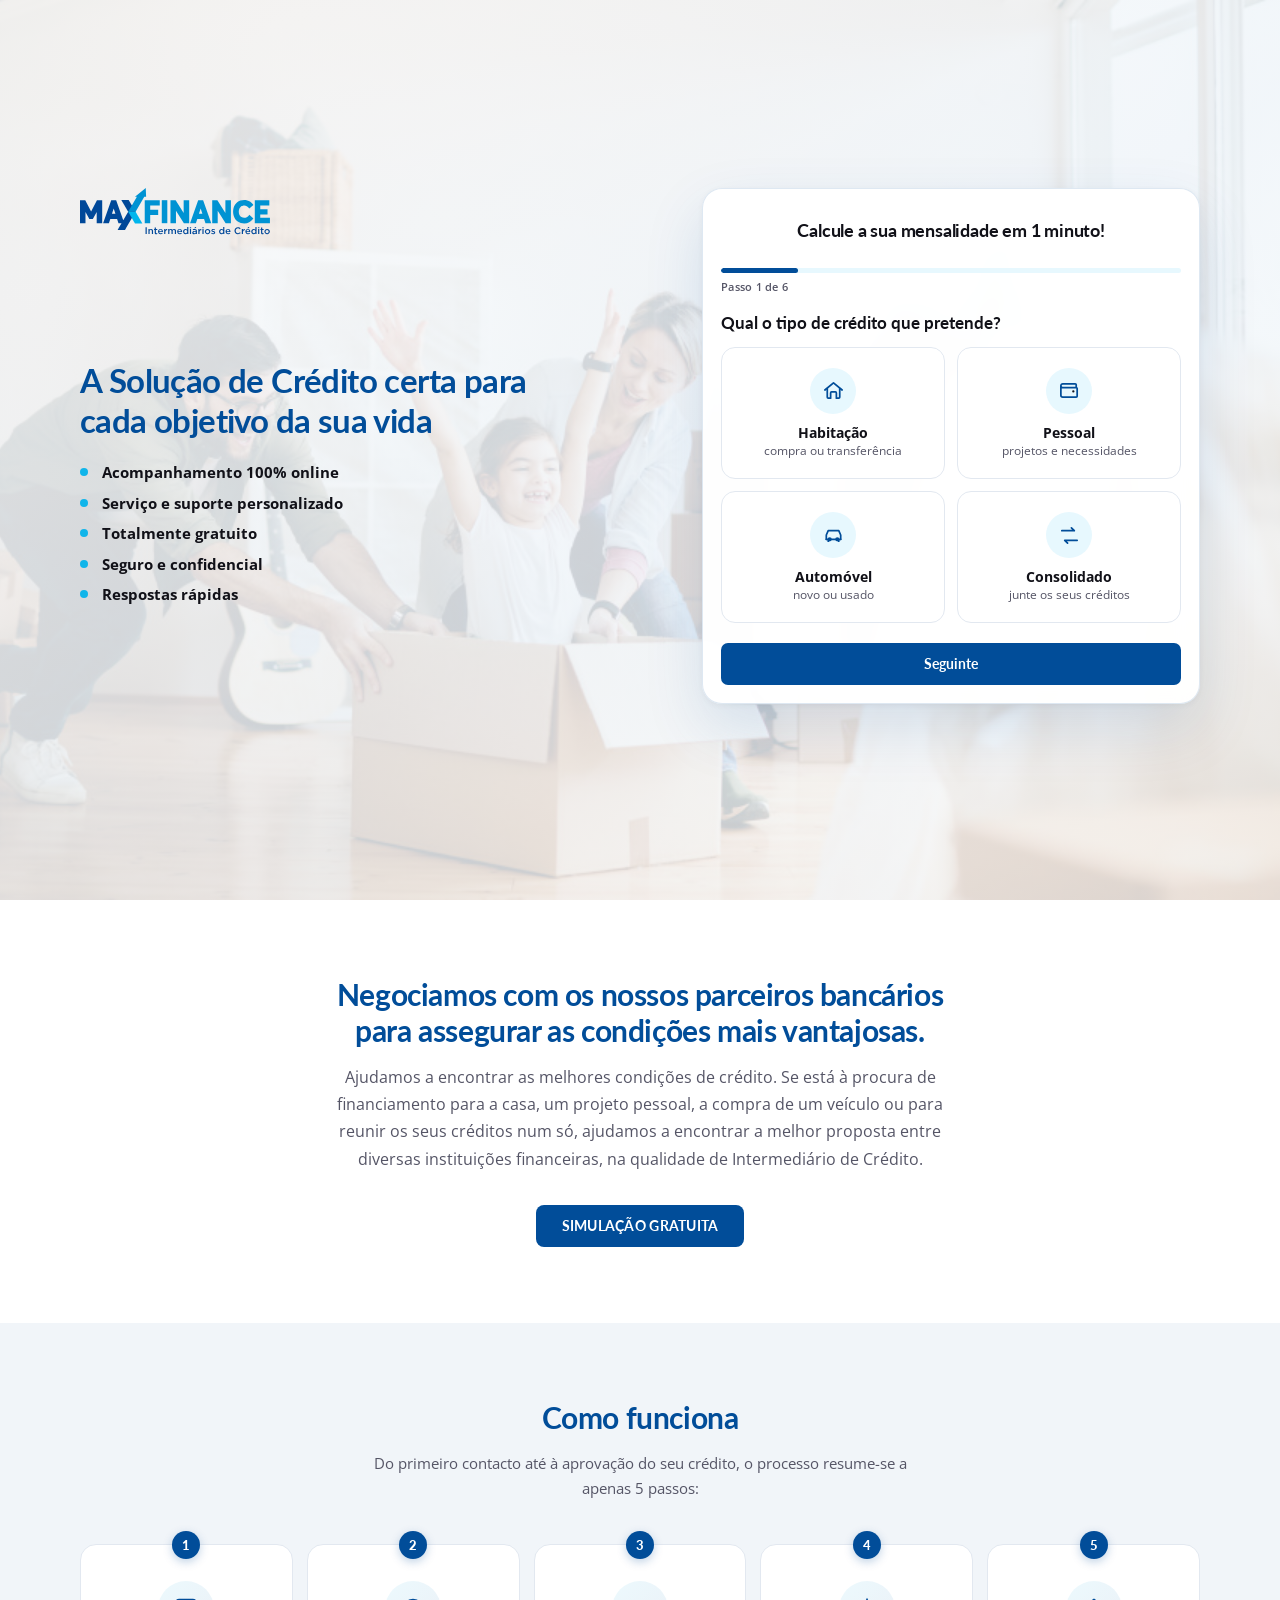
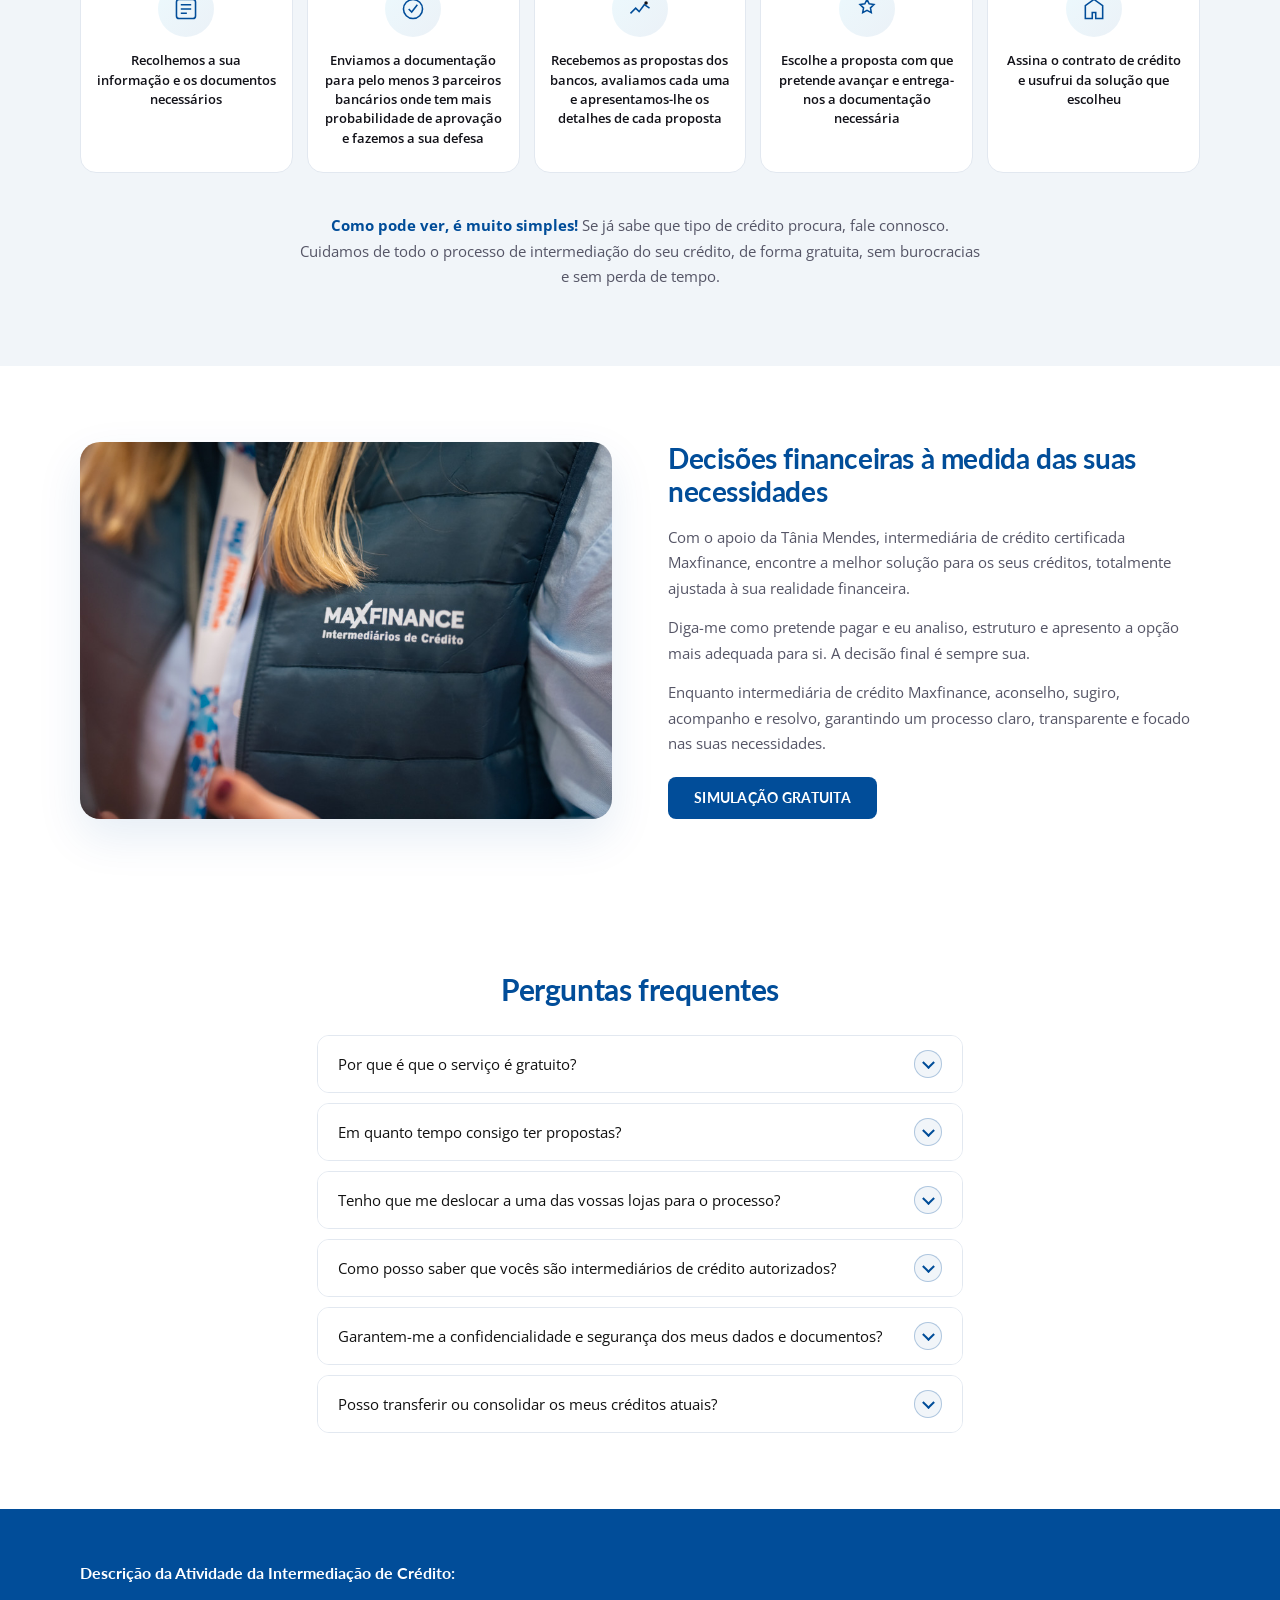
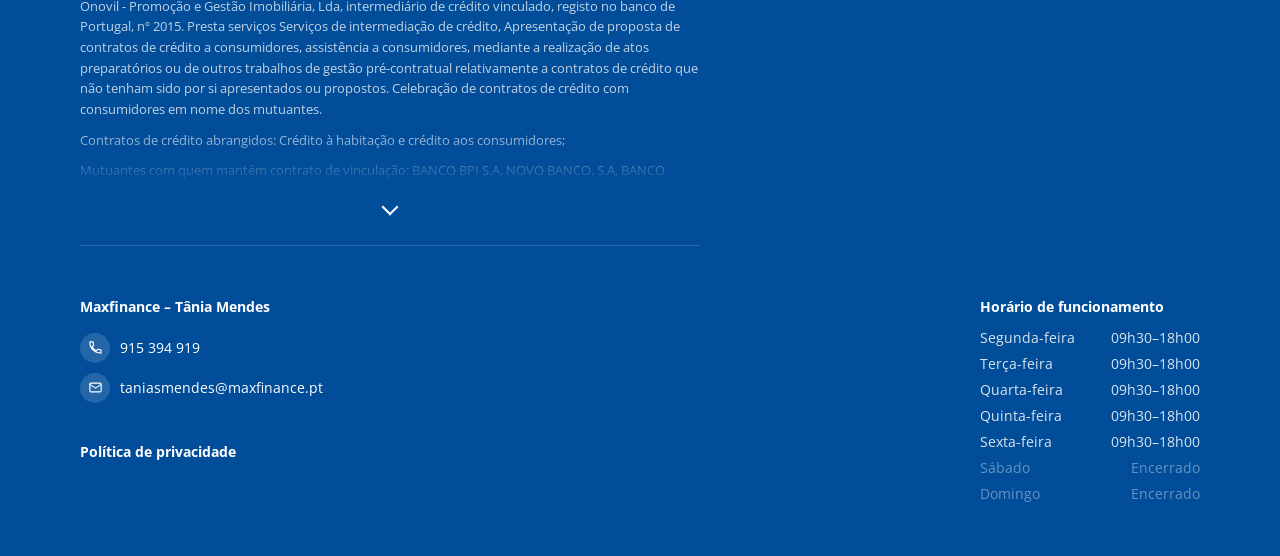
==== credito/index.html @ 4e49f015 "Simplifica label da opção de timing para 'Imediatamente'" ====
<!DOCTYPE html>
<html lang="pt-PT">
<head>
  <meta charset="UTF-8" />
  <meta name="viewport" content="width=device-width, initial-scale=1.0" />
  <title>Crédito Habitação, Pessoal, Automóvel e Consolidado | Maxfinance – Tânia Mendes</title>
  <meta name="description" content="Encontre a solução de crédito certa para si com a Maxfinance – Tânia Mendes: habitação, pessoal, automóvel ou consolidado. Serviço gratuito, intermediário certificado. Receba as melhores propostas em 24 horas." />
  <meta name="robots" content="index, follow" />
  <meta property="og:title" content="Crédito Habitação, Pessoal, Automóvel e Consolidado | Maxfinance – Tânia Mendes" />
  <meta property="og:description" content="Encontre a solução de crédito certa para si. Serviço gratuito, 100% online, intermediário certificado pelo Banco de Portugal." />
  <meta property="og:type" content="website" />
  <link rel="icon" type="image/svg+xml" href="logo.svg" />
  <link rel="preconnect" href="https://fonts.googleapis.com" />
  <link rel="preconnect" href="https://fonts.gstatic.com" crossorigin />
  <link href="https://fonts.googleapis.com/css2?family=Lato:wght@700;900&family=Open+Sans:wght@400;500;600;700&display=swap" rel="stylesheet" />
  <link rel="stylesheet" href="style.css" />

  <!-- Google Tag Manager -->
  <script>(function(w,d,s,l,i){w[l]=w[l]||[];w[l].push({'gtm.start':
  new Date().getTime(),event:'gtm.js'});var f=d.getElementsByTagName(s)[0],
  j=d.createElement(s),dl=l!='dataLayer'?'&l='+l:'';j.async=true;j.src=
  'https://www.googletagmanager.com/gtm.js?id='+i+dl;f.parentNode.insertBefore(j,f);
  })(window,document,'script','dataLayer','GTM-TKHTFX28');</script>
  <!-- End Google Tag Manager -->

  <!-- Google tag (gtag.js) -->
  <script async src="https://www.googletagmanager.com/gtag/js?id=G-TNVKLNK111"></script>
  <script>
    window.dataLayer = window.dataLayer || [];
    function gtag(){dataLayer.push(arguments);}
    gtag('js', new Date());
    gtag('config', 'G-TNVKLNK111');
  </script>
</head>
<body>

  <!-- Google Tag Manager (noscript) -->
  <noscript><iframe src="https://www.googletagmanager.com/ns.html?id=GTM-TKHTFX28"
  height="0" width="0" style="display:none;visibility:hidden"></iframe></noscript>
  <!-- End Google Tag Manager (noscript) -->

  
  <main>

    <!-- ===== HERO ===== -->
    <section class="hero" id="topo">
      <div class="container hero-grid">

        <!-- LEFT: content -->
        <div class="hero-content">
          <a href="index.html" class="logo-link" aria-label="Maxfinance – Tânia Mendes">
            <img src="logo.svg" alt="Maxfinance – Tânia Mendes" class="hero-logo" />
          </a>

          <h1>A <b>Solução de Crédito</b> certa para cada objetivo da sua vida</h1>

          <ul class="hero-bullets">
            <li><b>Acompanhamento 100% online</b></li>
            <li><b>Serviço e suporte personalizado</b></li>
            <li><b>Totalmente gratuito</b></li>
            <li><b>Seguro e confidencial</b></li>
            <li><b>Respostas rápidas</b></li>
          </ul>


        </div>

        <!-- RIGHT: form -->
        <div class="form-card" id="formulario">

          <!-- Wizard progress -->
          <div class="wizard-head">
            <h2 class="wizard-title">Calcule a sua mensalidade em <span class="wizard-title-break">1 minuto!</span></h2>
            <div class="wizard-progress">
              <div class="wizard-progress-bar"><div class="wizard-progress-fill" id="wizardProgressFill"></div></div>
              <div class="wizard-step-label">Passo <span id="wizardStepNum">1</span> de <span id="wizardStepTotal">6</span></div>
            </div>
          </div>

          <form name="maxfinancetaniacredito" method="POST" data-netlify="true" action="/credito/send.html" id="leadForm" novalidate autocomplete="off">
            <input type="hidden" name="form-name" value="maxfinancetaniacredito" />
            <input type="hidden" name="campaign" id="hidden_campaign" value="Crédito" />
            <input type="hidden" name="valor_financiar" id="hidden_valor_financiar" value="250000" />
            <input type="hidden" name="prazo" id="hidden_prazo" value="35" />
            <input type="hidden" name="gclid" id="hidden_gclid" value="" />
            <input type="hidden" name="fbclid" id="hidden_fbclid" value="" />
            <input type="hidden" name="lead_score" id="hidden_lead_score" value="" />
            <input type="hidden" name="qualificacao" id="hidden_qualificacao" value="" />

            <!-- PASSO 1 -->
            <div class="wizard-step active" data-step="1">
              <h2 class="wizard-q">Qual o tipo de crédito que pretende?</h2>
              <div class="option-grid form-group">
                <label class="option-card">
                  <input type="radio" name="tipo_credito" value="Habitação" required />
                  <span class="option-icon"><svg viewBox="0 0 24 24" fill="none" stroke="currentColor" stroke-width="1.8" stroke-linecap="round" stroke-linejoin="round"><path d="M3 11.5L12 4l9 7.5"/><path d="M5.5 10v9a1 1 0 001 1H9v-5.5a1 1 0 011-1h4a1 1 0 011 1V20h2.5a1 1 0 001-1v-9"/></svg></span>
                  <span class="option-text"><span class="option-title">Habitação</span><span class="option-sub">compra ou transferência</span></span>
                </label>
                <label class="option-card">
                  <input type="radio" name="tipo_credito" value="Pessoal" required />
                  <span class="option-icon"><svg viewBox="0 0 24 24" fill="none" stroke="currentColor" stroke-width="1.8" stroke-linecap="round" stroke-linejoin="round"><path d="M3 7a2 2 0 012-2h13a1 1 0 011 1v2M3 7v10a2 2 0 002 2h14a1 1 0 001-1v-8a1 1 0 00-1-1H5a2 2 0 01-2-2z"/><circle cx="16" cy="13" r="1.2" fill="currentColor" stroke="none"/></svg></span>
                  <span class="option-text"><span class="option-title">Pessoal</span><span class="option-sub">projetos e necessidades</span></span>
                </label>
                <label class="option-card">
                  <input type="radio" name="tipo_credito" value="Automóvel" required />
                  <span class="option-icon"><svg viewBox="0 0 24 24" fill="none" stroke="currentColor" stroke-width="1.8" stroke-linecap="round" stroke-linejoin="round"><path d="M4.5 16v-4.5l2-4.5h11l2 4.5V16"/><path d="M4.5 16h15M6.5 16v2M17.5 16v2"/><circle cx="8" cy="16" r="1.3"/><circle cx="16" cy="16" r="1.3"/></svg></span>
                  <span class="option-text"><span class="option-title">Automóvel</span><span class="option-sub">novo ou usado</span></span>
                </label>
                <label class="option-card">
                  <input type="radio" name="tipo_credito" value="Consolidado" required />
                  <span class="option-icon"><svg viewBox="0 0 24 24" fill="none" stroke="currentColor" stroke-width="1.8" stroke-linecap="round" stroke-linejoin="round"><path d="M4 7h13l-3-3M20 17H7l3 3"/></svg></span>
                  <span class="option-text"><span class="option-title">Consolidado</span><span class="option-sub">junte os seus créditos</span></span>
                </label>
              </div>
            </div>

            <!-- PASSO 2 -->
            <div class="wizard-step" data-step="2">

              <div class="wizard-variant active" data-variant="Habitação">
                <h2 class="wizard-q">Em que fase está do seu projeto?</h2>
                <div class="option-grid option-grid--1col form-group">
                  <label class="option-card">
                    <input type="radio" name="fase_imovel" value="Já tenho imóvel escolhido" data-weight="3" />
                    <span class="option-icon"><svg viewBox="0 0 24 24" fill="none" stroke="currentColor" stroke-width="1.8" stroke-linecap="round" stroke-linejoin="round"><path d="M4 18c2-3 3-4.5 4-4.5s1 2 2.3 2S12 13 13.5 13s1.2 3 2.6 3 2-2 3.9-2"/><path d="M14 5l4.5 4.5L21 7 16.5 2.5 14 5z"/><path d="M12.5 6.5L4 15v3h3l8.5-8.5"/></svg></span>
                    <span class="option-text"><span class="option-title">Já tenho imóvel escolhido</span></span>
                  </label>
                  <label class="option-card">
                    <input type="radio" name="fase_imovel" value="Estou a visitar imóveis" data-weight="2" />
                    <span class="option-icon"><svg viewBox="0 0 24 24" fill="none" stroke="currentColor" stroke-width="1.8" stroke-linecap="round" stroke-linejoin="round"><circle cx="10.5" cy="10.5" r="6.5"/><path d="M20 20l-4.8-4.8"/></svg></span>
                    <span class="option-text"><span class="option-title">Estou a visitar imóveis</span></span>
                  </label>
                  <label class="option-card">
                    <input type="radio" name="fase_imovel" value="Ainda a explorar opções" data-weight="1" />
                    <span class="option-icon"><svg viewBox="0 0 24 24" fill="none" stroke="currentColor" stroke-width="1.8" stroke-linecap="round" stroke-linejoin="round"><circle cx="12" cy="12" r="9"/><path d="M15 9l-2 6-4 2 2-6z"/></svg></span>
                    <span class="option-text"><span class="option-title">Ainda a explorar opções</span></span>
                  </label>
                  <label class="option-card">
                    <input type="radio" name="fase_imovel" value="Só quero mais informações" data-weight="0" />
                    <span class="option-icon"><svg viewBox="0 0 24 24" fill="none" stroke="currentColor" stroke-width="1.8" stroke-linecap="round" stroke-linejoin="round"><path d="M4 5.5h16v10.5H9l-4 3.5v-3.5H4z"/><path d="M8 9.5h8M8 12.5h5"/></svg></span>
                    <span class="option-text"><span class="option-title">Só quero mais informações</span></span>
                  </label>
                </div>
              </div>

              <div class="wizard-variant" data-variant="Automóvel" hidden>
                <h2 class="wizard-q">Que tipo de viatura pretende financiar?</h2>
                <div class="option-grid option-grid--1col form-group">
                  <label class="option-card">
                    <input type="radio" name="tipo_viatura" value="Carro novo" data-weight="2" />
                    <span class="option-icon"><svg viewBox="0 0 24 24" fill="none" stroke="currentColor" stroke-width="1.8" stroke-linecap="round" stroke-linejoin="round"><path d="M12 3l1.8 5.2L19 10l-5.2 1.8L12 17l-1.8-5.2L5 10l5.2-1.8z"/></svg></span>
                    <span class="option-text"><span class="option-title">Carro novo</span></span>
                  </label>
                  <label class="option-card">
                    <input type="radio" name="tipo_viatura" value="Carro usado" data-weight="2" />
                    <span class="option-icon"><svg viewBox="0 0 24 24" fill="none" stroke="currentColor" stroke-width="1.8" stroke-linecap="round" stroke-linejoin="round"><circle cx="10.5" cy="10.5" r="6.5"/><path d="M20 20l-4.8-4.8"/></svg></span>
                    <span class="option-text"><span class="option-title">Carro usado</span></span>
                  </label>
                  <label class="option-card">
                    <input type="radio" name="tipo_viatura" value="Mota ou outro veículo" data-weight="1" />
                    <span class="option-icon"><svg viewBox="0 0 24 24" fill="none" stroke="currentColor" stroke-width="1.8" stroke-linecap="round" stroke-linejoin="round"><circle cx="6" cy="17" r="3"/><circle cx="18" cy="17" r="3"/><path d="M6 17l4-9h4l3 5M10 8h5"/></svg></span>
                    <span class="option-text"><span class="option-title">Mota ou outro veículo</span></span>
                  </label>
                  <label class="option-card">
                    <input type="radio" name="tipo_viatura" value="Ainda não decidi" data-weight="0" />
                    <span class="option-icon"><svg viewBox="0 0 24 24" fill="none" stroke="currentColor" stroke-width="1.8" stroke-linecap="round" stroke-linejoin="round"><circle cx="12" cy="12" r="9"/><path d="M9.3 9.3a2.7 2.7 0 015.2 1c0 1.8-2.3 2-2.5 3.7"/><circle cx="12" cy="17" r="0.15" fill="currentColor" stroke="currentColor"/></svg></span>
                    <span class="option-text"><span class="option-title">Ainda não decidi</span></span>
                  </label>
                </div>
              </div>

              <div class="wizard-variant" data-variant="Consolidado" hidden>
                <h2 class="wizard-q">Que créditos pretende consolidar?</h2>
                <div class="wizard-field-label">Selecione todos os que se aplicam</div>
                <div class="option-grid three-col option-grid--compact form-group">
                  <label class="option-card">
                    <input type="checkbox" name="creditos_consolidar" value="Crédito habitação" data-weight="1" />
                    <span class="option-icon"><svg viewBox="0 0 24 24" fill="none" stroke="currentColor" stroke-width="1.8" stroke-linecap="round" stroke-linejoin="round"><path d="M3 11.5L12 4l9 7.5"/><path d="M5.5 10v9a1 1 0 001 1H9v-5.5a1 1 0 011-1h4a1 1 0 011 1V20h2.5a1 1 0 001-1v-9"/></svg></span>
                    <span class="option-text"><span class="option-title">Crédito habitação</span></span>
                  </label>
                  <label class="option-card">
                    <input type="checkbox" name="creditos_consolidar" value="Crédito pessoal" data-weight="1" />
                    <span class="option-icon"><svg viewBox="0 0 24 24" fill="none" stroke="currentColor" stroke-width="1.8" stroke-linecap="round" stroke-linejoin="round"><path d="M3 7a2 2 0 012-2h13a1 1 0 011 1v2M3 7v10a2 2 0 002 2h14a1 1 0 001-1v-8a1 1 0 00-1-1H5a2 2 0 01-2-2z"/><circle cx="16" cy="13" r="1.2" fill="currentColor" stroke="none"/></svg></span>
                    <span class="option-text"><span class="option-title">Crédito pessoal</span></span>
                  </label>
                  <label class="option-card">
                    <input type="checkbox" name="creditos_consolidar" value="Cartões de crédito" data-weight="1" />
                    <span class="option-icon"><svg viewBox="0 0 24 24" fill="none" stroke="currentColor" stroke-width="1.8" stroke-linecap="round" stroke-linejoin="round"><rect x="3.5" y="6" width="17" height="12" rx="2"/><path d="M3.5 10.5h17"/><path d="M7 14.5h4"/></svg></span>
                    <span class="option-text"><span class="option-title">Cartões de crédito</span></span>
                  </label>
                  <label class="option-card">
                    <input type="checkbox" name="creditos_consolidar" value="Crédito automóvel" data-weight="1" />
                    <span class="option-icon"><svg viewBox="0 0 24 24" fill="none" stroke="currentColor" stroke-width="1.8" stroke-linecap="round" stroke-linejoin="round"><path d="M4.5 16v-4.5l2-4.5h11l2 4.5V16"/><path d="M4.5 16h15M6.5 16v2M17.5 16v2"/><circle cx="8" cy="16" r="1.3"/><circle cx="16" cy="16" r="1.3"/></svg></span>
                    <span class="option-text"><span class="option-title">Crédito automóvel</span></span>
                  </label>
                  <label class="option-card">
                    <input type="checkbox" name="creditos_consolidar" value="Linha de crédito" data-weight="1" />
                    <span class="option-icon"><svg viewBox="0 0 24 24" fill="none" stroke="currentColor" stroke-width="1.8" stroke-linecap="round" stroke-linejoin="round"><rect x="3.5" y="9" width="17" height="6" rx="3"/><path d="M12 9v6"/></svg></span>
                    <span class="option-text"><span class="option-title">Linha de crédito</span></span>
                  </label>
                  <label class="option-card">
                    <input type="checkbox" name="creditos_consolidar" value="Outros créditos" data-weight="1" />
                    <span class="option-icon"><svg viewBox="0 0 24 24" fill="none" stroke="currentColor" stroke-width="1.8" stroke-linecap="round" stroke-linejoin="round"><path d="M4 5.5h16v10.5H9l-4 3.5v-3.5H4z"/><path d="M8 9.5h8M8 12.5h5"/></svg></span>
                    <span class="option-text"><span class="option-title">Outros créditos</span></span>
                  </label>
                </div>
              </div>

            </div>

            <!-- PASSO 3 -->
            <div class="wizard-step" data-step="3">
              <h2 class="wizard-q" id="step3Title">Calcule a sua mensalidade estimada</h2>
              <div class="simulator-block">

                <div class="form-group">
                  <label class="field-label" for="titulares">Nº de titulares *</label>
                  <select id="titulares" name="titulares" required>
                    <option value="" disabled selected>Selecionar</option>
                    <option value="1">1 titular</option>
                    <option value="2">2 titulares</option>
                  </select>
                  <small class="error-message"></small>
                </div>

                <div class="slider-group">
                  <div class="slider-header">
                    <label for="valor_financiar" id="labelValorFinanciar">Valor de financiamento desejado</label>
                    <div class="slider-val-wrap">
                      <input type="text" id="valor_financiar_display" class="slider-value-input" value="250 000" inputmode="numeric" />
                      <span class="slider-currency">€</span>
                    </div>
                  </div>
                  <input type="range" id="valor_financiar" min="50000" max="1000000" step="5000" value="250000" class="mf-slider" />
                </div>

                <div class="slider-group">
                  <div class="slider-header">
                    <label for="prazo" id="labelPrazo">Prazo</label>
                    <div class="slider-val-wrap">
                      <input type="text" id="prazo_display" class="slider-value-input" value="35" inputmode="numeric" />
                      <span class="slider-currency">anos</span>
                    </div>
                  </div>
                  <input type="range" id="prazo" min="5" max="40" step="1" value="35" class="mf-slider" />
                </div>
              </div>
            </div>

            <!-- PASSO 4 -->
            <div class="wizard-step" data-step="4">
              <h2 class="wizard-q">Qual é a sua situação profissional?</h2>
              <div class="option-grid three-col option-grid--compact form-group">
                <label class="option-card">
                  <input type="radio" name="situacao_profissional" value="Efetivo" required />
                  <span class="option-icon"><svg viewBox="0 0 24 24" fill="none" stroke="currentColor" stroke-width="1.8" stroke-linecap="round" stroke-linejoin="round"><rect x="3.5" y="7.5" width="17" height="11" rx="1.5"/><path d="M8.5 7.5V6a2 2 0 012-2h3a2 2 0 012 2v1.5M3.5 12.5h17"/></svg></span>
                  <span class="option-text"><span class="option-title">Efetivo</span></span>
                </label>
                <label class="option-card">
                  <input type="radio" name="situacao_profissional" value="Contrato a termo certo" required />
                  <span class="option-icon"><svg viewBox="0 0 24 24" fill="none" stroke="currentColor" stroke-width="1.8" stroke-linecap="round" stroke-linejoin="round"><path d="M6 3h8l4 4v14H6z"/><path d="M14 3v4h4M9 12h6M9 15.5h6"/></svg></span>
                  <span class="option-text"><span class="option-title">Contrato a termo certo</span></span>
                </label>
                <label class="option-card">
                  <input type="radio" name="situacao_profissional" value="Independente" required />
                  <span class="option-icon"><svg viewBox="0 0 24 24" fill="none" stroke="currentColor" stroke-width="1.8" stroke-linecap="round" stroke-linejoin="round"><path d="M6 3h12v18l-2.5-1.6L13 21l-2.5-1.6L8 21l-2-1.6z"/><path d="M9 8h6M9 11.5h6"/></svg></span>
                  <span class="option-text"><span class="option-title">Independente</span></span>
                </label>
                <label class="option-card">
                  <input type="radio" name="situacao_profissional" value="Empresário" required />
                  <span class="option-icon"><svg viewBox="0 0 24 24" fill="none" stroke="currentColor" stroke-width="1.8" stroke-linecap="round" stroke-linejoin="round"><rect x="5" y="3.5" width="10" height="17"/><path d="M9 7.5h2M13 7.5h0M9 11h2M9 14.5h2M15 10h4v10.5h-4"/></svg></span>
                  <span class="option-text"><span class="option-title">Empresário</span></span>
                </label>
                <label class="option-card">
                  <input type="radio" name="situacao_profissional" value="Reformado" required />
                  <span class="option-icon"><svg viewBox="0 0 24 24" fill="none" stroke="currentColor" stroke-width="1.8" stroke-linecap="round" stroke-linejoin="round"><path d="M5 19c8 1 13-4.5 14-14-9 0-13.5 4-14 14z"/><path d="M6 18c3-4 6-7 12-11.5"/></svg></span>
                  <span class="option-text"><span class="option-title">Reformado</span></span>
                </label>
                <label class="option-card">
                  <input type="radio" name="situacao_profissional" value="Outra situação" required />
                  <span class="option-icon"><svg viewBox="0 0 24 24" fill="none" stroke="currentColor" stroke-width="1.8" stroke-linecap="round" stroke-linejoin="round"><circle cx="12" cy="12" r="9"/><path d="M9.3 9.3a2.7 2.7 0 015.2 1c0 1.8-2.3 2-2.5 3.7"/><circle cx="12" cy="17" r="0.15" fill="currentColor" stroke="currentColor"/></svg></span>
                  <span class="option-text"><span class="option-title">Outra situação</span></span>
                </label>
              </div>

              <div class="form-group" id="outraSituacaoWrap" hidden>
                <label class="field-label" for="situacao_outra">Qual é a sua situação? *</label>
                <input type="text" id="situacao_outra" name="situacao_outra" placeholder="Descreva a situação profissional" />
                <small class="error-message"></small>
              </div>

              <div class="titular2-wrap" id="titular2Wrap" hidden>
                <h4 class="titular2-title">2º titular</h4>

                <div class="form-group">
                  <label class="field-label" for="situacao_profissional2">Situação profissional do 2º titular *</label>
                  <select id="situacao_profissional2" name="situacao_profissional2">
                    <option value="" disabled selected>Selecionar</option>
                    <option value="Efetivo">Efetivo</option>
                    <option value="Contrato a termo certo">Contrato a termo certo</option>
                    <option value="Independente">Independente</option>
                    <option value="Empresário">Empresário</option>
                    <option value="Reformado">Reformado</option>
                    <option value="Outra situação">Outra situação</option>
                  </select>
                  <small class="error-message"></small>
                </div>

                <div class="form-group" id="outraSituacaoWrapT2" hidden>
                  <label class="field-label" for="situacao_outra2">Qual é a situação do 2º titular? *</label>
                  <input type="text" id="situacao_outra2" name="situacao_outra2" placeholder="Descreva a situação profissional" />
                  <small class="error-message"></small>
                </div>
              </div>
            </div>

            <!-- PASSO 5 -->
            <div class="wizard-step" data-step="5">
              <h2 class="wizard-q">Quando pretende avançar?</h2>
              <div class="option-grid option-grid--1col form-group">
                <label class="option-card">
                  <input type="radio" name="timing" value="Imediatamente" data-weight="3" />
                  <span class="option-icon"><svg viewBox="0 0 24 24" fill="none" stroke="currentColor" stroke-width="1.8" stroke-linecap="round" stroke-linejoin="round"><path d="M13 2L4.5 13.5H11L10.5 22 19.5 10H13z"/></svg></span>
                  <span class="option-text"><span class="option-title">Imediatamente</span></span>
                </label>
                <label class="option-card">
                  <input type="radio" name="timing" value="Nos próximos 30 dias" data-weight="2" />
                  <span class="option-icon"><svg viewBox="0 0 24 24" fill="none" stroke="currentColor" stroke-width="1.8" stroke-linecap="round" stroke-linejoin="round"><rect x="3.5" y="5" width="17" height="16" rx="2"/><path d="M3.5 9.5h17M8 3v4M16 3v4"/></svg></span>
                  <span class="option-text"><span class="option-title">Nos próximos 30 dias</span></span>
                </label>
                <label class="option-card">
                  <input type="radio" name="timing" value="Nos próximos 3 meses" data-weight="1" />
                  <span class="option-icon"><svg viewBox="0 0 24 24" fill="none" stroke="currentColor" stroke-width="1.8" stroke-linecap="round" stroke-linejoin="round"><rect x="3.5" y="5" width="17" height="16" rx="2"/><path d="M3.5 9.5h17M8 3v4M16 3v4M8 14h8"/></svg></span>
                  <span class="option-text"><span class="option-title">Nos próximos 3 meses</span></span>
                </label>
                <label class="option-card">
                  <input type="radio" name="timing" value="Ainda estou só a planear" data-weight="0" />
                  <span class="option-icon"><svg viewBox="0 0 24 24" fill="none" stroke="currentColor" stroke-width="1.8" stroke-linecap="round" stroke-linejoin="round"><path d="M12 6.5c-1.5-1.3-3.7-2-6.5-2v13c2.8 0 5 .7 6.5 2 1.5-1.3 3.7-2 6.5-2v-13c-2.8 0-5 .7-6.5 2z"/><path d="M12 6.5v13"/></svg></span>
                  <span class="option-text"><span class="option-title">Ainda estou só a planear</span></span>
                </label>
              </div>
            </div>

            <!-- PASSO 6 -->
            <div class="wizard-step wizard-step--spacious" data-step="6">
              <h2 class="wizard-q">Últimos dados para ver a sua estimativa</h2>

              <div class="form-group">
                <input type="text" id="nome" name="nome" placeholder="Nome completo *" required />
                <small class="error-message"></small>
              </div>

              <div class="form-group">
                <input type="tel" id="telefone" name="telefone" placeholder="Telefone *" required />
                <small class="error-message"></small>
              </div>

              <div class="form-group">
                <input type="email" id="email" name="email" placeholder="E-mail *" required />
                <small class="error-message"></small>
              </div>

              <div class="checkbox-group">
                <input type="checkbox" id="consentimento" name="consentimento" required />
                <label for="consentimento">Dou consentimento ao tratamento dos meus dados para efeitos de intermediação de crédito e aceito a <a href="https://www.maxfinance.pt/pt-pt/politica-de-privacidade" target="_blank" rel="noopener" class="consent-link">política de privacidade</a>.</label>
              </div>
              <small class="error-message checkbox-error"></small>
            </div>

            <!-- Navegação -->
            <div class="wizard-nav">
              <button type="button" class="wizard-back-btn" id="wizardBackBtn">Voltar</button>
              <button type="button" class="wizard-next-btn" id="wizardNextBtn">Seguinte</button>
              <button type="submit" class="submit-btn" id="wizardSubmitBtn" style="display:none">Ver estimativa</button>
            </div>
          </form>

        </div>
      </div>
    </section>



    <!-- ===== ABOUT / INTRO ===== -->
    <section class="section about-section">
      <div class="container">
        <div class="about-text">
          <h2>Negociamos com os nossos parceiros bancários para assegurar as condições mais vantajosas.</h2>
          <p>Ajudamos a encontrar as melhores condições de crédito. Se está à procura de financiamento para a casa, um projeto pessoal, a compra de um veículo ou para reunir os seus créditos num só, ajudamos a encontrar a melhor proposta entre diversas instituições financeiras, na qualidade de Intermediário de Crédito.</p>
          <a href="#formulario" class="primary-btn">SIMULAÇÃO GRATUITA</a>
        </div>
      </div>
    </section>

    <!-- ===== HOW IT WORKS ===== -->
    <section class="section process-section" id="processo">
      <div class="container">
        <h2>Como funciona</h2>
        <p class="section-sub">Do primeiro contacto até à aprovação do seu crédito, o processo resume-se a apenas 5 passos:</p>

        <div class="steps-grid">

          <article class="step-card">
            <div class="step-num">1</div>
            <div class="step-icon">
              <svg viewBox="0 0 30 30" fill="none" stroke="currentColor" stroke-width="1.6"><rect x="4" y="4" width="22" height="22" rx="3"/><path d="M9 10h12M9 15h12M9 20h7"/></svg>
            </div>
            <h3>Recolhemos a sua informação e os documentos necessários</h3>
          </article>

          <article class="step-card">
            <div class="step-num">2</div>
            <div class="step-icon">
              <svg viewBox="0 0 30 30" fill="none" stroke="currentColor" stroke-width="1.6"><circle cx="15" cy="15" r="11"/><path d="M10 15l3.5 3.5L20 10"/></svg>
            </div>
            <h3>Enviamos a documentação para pelo menos 3 parceiros bancários onde tem mais probabilidade de aprovação e fazemos a sua defesa</h3>
          </article>

          <article class="step-card">
            <div class="step-num">3</div>
            <div class="step-icon">
              <svg viewBox="0 0 30 30" fill="none" stroke="currentColor" stroke-width="1.6"><path d="M4 20l6-6 4 4 6-8 6 4"/><circle cx="22" cy="8" r="2" fill="currentColor" stroke="none"/></svg>
            </div>
            <h3>Recebemos as propostas dos bancos, avaliamos cada uma e apresentamos-lhe os detalhes de cada proposta</h3>
          </article>

          <article class="step-card">
            <div class="step-num">4</div>
            <div class="step-icon">
              <svg viewBox="0 0 30 30" fill="none" stroke="currentColor" stroke-width="1.6"><path d="M15 4l2.5 5 5.5.8-4 3.9.94 5.47L15 16.5l-4.94 2.67L11 13.7 7 9.8l5.5-.8z"/></svg>
            </div>
            <h3>Escolhe a proposta com que pretende avançar e entrega-nos a documentação necessária</h3>
          </article>

          <article class="step-card">
            <div class="step-num">5</div>
            <div class="step-icon">
              <svg viewBox="0 0 30 30" fill="none" stroke="currentColor" stroke-width="1.6"><path d="M15 4L5 11v15h8v-7h4v7h8V11z"/></svg>
            </div>
            <h3>Assina o contrato de crédito e usufrui da solução que escolheu</h3>
          </article>

        </div>

        <p class="steps-cta-text"><b>Como pode ver, é muito simples!</b> Se já sabe que tipo de crédito procura, fale connosco. Cuidamos de todo o processo de intermediação do seu crédito, de forma gratuita, sem burocracias e sem perda de tempo.</p>
      </div>
    </section>

    <!-- ===== REDE DE INTERMEDIÁRIOS ===== -->
    <section class="section network-section" id="rede">
      <div class="container network-grid">
        <div class="network-media">
          <img src="maxfinance-team.jpg" alt="Intermediário de crédito certificado Maxfinance" />
        </div>
        <div class="network-text">
          <h2>Decisões financeiras à medida das suas necessidades</h2>
          <p>Com o apoio da Tânia Mendes, intermediária de crédito certificada Maxfinance, encontre a melhor solução para os seus créditos, totalmente ajustada à sua realidade financeira.</p>
          <p>Diga-me como pretende pagar e eu analiso, estruturo e apresento a opção mais adequada para si. A decisão final é sempre sua.</p>
          <p>Enquanto intermediária de crédito Maxfinance, aconselho, sugiro, acompanho e resolvo, garantindo um processo claro, transparente e focado nas suas necessidades.</p>
          <a href="#formulario" class="primary-btn">SIMULAÇÃO GRATUITA</a>
        </div>
      </div>
    </section>

    <!-- ===== FAQ ===== -->
    <section class="section faq-section" id="faq">
      <div class="container faq-wrap">
        <h2>Perguntas frequentes</h2>

        <div class="accordion">
          <div class="faq-item">
            <button type="button" class="faq-question">Por que é que o serviço é gratuito?</button>
            <div class="faq-answer"><p>É a nossa forma de atrair mais pessoas para trabalharem connosco. Mas não se preocupe, somos remunerados, apenas não é por si. Recebemos uma comissão do banco onde for aprovado o seu crédito.</p></div>
          </div>

          <div class="faq-item">
            <button type="button" class="faq-question">Em quanto tempo consigo ter propostas?</button>
            <div class="faq-answer"><p>Em 48 horas, após a recolha e confirmação de toda a sua documentação.</p></div>
          </div>

          <div class="faq-item">
            <button type="button" class="faq-question">Tenho que me deslocar a uma das vossas lojas para o processo?</button>
            <div class="faq-answer"><p>Não, o nosso serviço é feito 100% online.</p></div>
          </div>

          <div class="faq-item">
            <button type="button" class="faq-question">Como posso saber que vocês são intermediários de crédito autorizados?</button>
            <div class="faq-answer"><p>Porque somos uma entidade registada no Banco de Portugal com o nº 0000177. Pode verificar essa informação diretamente no site do Banco de Portugal.</p></div>
          </div>

          <div class="faq-item">
            <button type="button" class="faq-question">Garantem-me a confidencialidade e segurança dos meus dados e documentos?</button>
            <div class="faq-answer"><p>Quando começamos a trabalhar, assinamos um documento que salvaguarda a sua confidencialidade de dados conforme a lei do RGPD.</p></div>
          </div>

          <div class="faq-item">
            <button type="button" class="faq-question">Posso transferir ou consolidar os meus créditos atuais?</button>
            <div class="faq-answer"><p>Sim. Fazemos simulações e tratamos de todo o processo de transferência ou consolidação dos seus créditos para outro banco, de forma gratuita. Em muitos casos é possível reduzir significativamente a prestação mensal.</p></div>
          </div>
        </div>
      </div>
    </section>

  </main>

  <!-- ===== FOOTER ===== -->
  <footer class="footer" id="info-legal">
    <div class="container footer-grid">

      <div class="legal-two-col legal-two-col--single">
        <div class="legal-col legal-fade-wrap" id="legal-fade-wrap">
          <h3>Descrição da Atividade da Intermediação de Crédito:</h3>
          <div class="legal-fade-content" id="legal-fade-content">
            <p class="legal-text">Onovil - Promoção e Gestão Imobiliária, Lda, intermediário de crédito vinculado, registo no banco de Portugal, nº 2015. Presta serviços Serviços de intermediação de crédito, Apresentação de proposta de contratos de crédito a consumidores, assistência a consumidores, mediante a realização de atos preparatórios ou de outros trabalhos de gestão pré-contratual relativamente a contratos de crédito que não tenham sido por si apresentados ou propostos. Celebração de contratos de crédito com consumidores em nome dos mutuantes.</p>
            <p class="legal-text">Contratos de crédito abrangidos: Crédito à habitação e crédito aos consumidores;</p>
            <p class="legal-text">Mutuantes com quem mantém contrato de vinculação: BANCO BPI S.A, NOVO BANCO, S.A, BANCO SANTANDER TOTTA, S.A, CAIXA GERAL DE DEPÓSITOS, S.A, BANKINTER, S.A. - SUCURSAL EM PORTUGAL, ABANCA, SA, BBVA,SA, BANCO CTT, SA, CAIXA CENTRAL E CAIXAS DE CRÉDITO AGRICOLA E MUTUO, SA, INSTITUIÇÃO FINANCEIRA DE CRÉDITO, SA, COFIDIS, UNION DE CRÉDITOS INMOBILIÁRIOS, S.A., ESTABLECIMIENTO FINANCIERO DE CRÉDITO (SOCIEDAD UNIPERSONAL) - SUCURSAL EM PORTUGAL</p>
            <p class="legal-text">APÓLICES:<br>Crédito hipotecário, 2519036 - Hiscox S.A. - Sucursal em Portugal<br>Crédito ao consumo, 2519035 - Hiscox S.A. - Sucursal em Portugal</p>
            <p class="legal-text">Reclamações:<br>livrodereclamações.pt ou diretamente ao Banco de Portugal</p>
            <p class="legal-text">Resolução de Conflitos:<br>CACCL - <a href="http://www.centroarbitragemlisboa.pt/">http://www.centroarbitragemlisboa.pt/</a><br>CAUAL - <a href="https://arbitragem.autonoma.pt/">https://arbitragem.autonoma.pt/</a></p>
          </div>
          <button type="button" class="legal-fade-toggle" id="legal-fade-toggle" aria-expanded="false" aria-controls="legal-fade-content">
            <span class="legal-fade-chevron"></span>
          </button>
        </div>
      </div>

      <div class="footer-bottom">
        <div class="footer-bottom-inner">
          <div class="footer-contact">
            <p><strong>Maxfinance – Tânia Mendes</strong></p>
            <div class="footer-contact-links">
              <a href="tel:+351915394919" class="footer-contact-link">
                <span class="footer-contact-icon"><svg viewBox="0 0 24 24" fill="none" stroke="currentColor" stroke-width="1.8" stroke-linecap="round" stroke-linejoin="round"><path d="M6.6 10.8c1.4 2.8 3.8 5.2 6.6 6.6l2.2-2.2c.3-.3.7-.4 1-.2 1.1.4 2.3.6 3.5.6.6 0 1 .4 1 1V20c0 .6-.4 1-1 1C10.8 21 3 13.2 3 3.9c0-.6.4-1 1-1h3.4c.6 0 1 .4 1 1 0 1.2.2 2.4.6 3.5.1.4 0 .8-.2 1L6.6 10.8z"/></svg></span>
                <span>915 394 919</span>
              </a>
              <a href="mailto:taniasmendes@maxfinance.pt" class="footer-contact-link">
                <span class="footer-contact-icon"><svg viewBox="0 0 24 24" fill="none" stroke="currentColor" stroke-width="1.8" stroke-linecap="round" stroke-linejoin="round"><rect x="3" y="5" width="18" height="14" rx="2"/><path d="M3 7l9 6 9-6"/></svg></span>
                <span>taniasmendes@maxfinance.pt</span>
              </a>
            </div>
            <p class="footer-policy"><a href="https://www.maxfinance.pt/pt-pt/politica-de-privacidade" style="text-decoration:none">Política de privacidade</a></p>
          </div>
          <div class="footer-hours">
            <p class="footer-hours-title">Horário de funcionamento</p>
            <ul class="footer-hours-list">
              <li><span>Segunda-feira</span><span>09h30–18h00</span></li>
              <li><span>Terça-feira</span><span>09h30–18h00</span></li>
              <li><span>Quarta-feira</span><span>09h30–18h00</span></li>
              <li><span>Quinta-feira</span><span>09h30–18h00</span></li>
              <li><span>Sexta-feira</span><span>09h30–18h00</span></li>
              <li class="closed"><span>Sábado</span><span>Encerrado</span></li>
              <li class="closed"><span>Domingo</span><span>Encerrado</span></li>
            </ul>
          </div>
        </div>
      </div>

    </div>
  </footer>

  <script src="script.js" defer></script>

  <!-- Slider logic -->
  <script>
    function formatNum(n) {
      return n.toString().replace(/\B(?=(\d{3})+(?!\d))/g, '\u00a0');
    }
    function updateSliderFill(slider) {
      var min = parseFloat(slider.min);
      var max = parseFloat(slider.max);
      var val = parseFloat(slider.value);
      var pct = ((val - min) / (max - min)) * 100;
      slider.style.background =
        'linear-gradient(to right, #10B5EA 0%, #10B5EA ' + pct + '%, #ddd ' + pct + '%, #ddd 100%)';
    }
    function initSlider(sliderId, displayId, hiddenId) {
      var slider = document.getElementById(sliderId);
      var display = document.getElementById(displayId);
      var hidden = document.getElementById(hiddenId);
      if (!slider) return;

      // Lê os limites atuais do slider (podem ser alterados dinamicamente
      // consoante o tipo de crédito escolhido — ver setSliderConfig)
      function bounds() {
        return {
          min: parseFloat(slider.min),
          max: parseFloat(slider.max),
          step: parseFloat(slider.step) || 1
        };
      }

      // Set initial fill
      updateSliderFill(slider);

      // Slider → display
      slider.addEventListener('input', function () {
        display.value = formatNum(slider.value);
        if (hidden) hidden.value = slider.value;
        updateSliderFill(slider);
      });

      // Display → slider: select all on focus for easy editing
      display.addEventListener('focus', function () {
        display.select();
      });

      // Display → slider: update on each keystroke (only digits)
      display.addEventListener('input', function () {
        var b = bounds();
        // strip non-numeric characters for parsing
        var raw = display.value.replace(/[^\d]/g, '');
        var num = parseInt(raw, 10);
        if (!isNaN(num)) {
          var clamped = Math.min(Math.max(num, b.min), b.max);
          // round to nearest step
          clamped = Math.round(clamped / b.step) * b.step;
          slider.value = clamped;
          if (hidden) hidden.value = clamped;
          updateSliderFill(slider);
        }
      });

      // Display → slider: format nicely on blur
      display.addEventListener('blur', function () {
        var b = bounds();
        var raw = display.value.replace(/[^\d]/g, '');
        var num = parseInt(raw, 10);
        if (isNaN(num) || num < b.min) {
          slider.value = b.min;
        } else if (num > b.max) {
          slider.value = b.max;
        } else {
          var stepped = Math.round(num / b.step) * b.step;
          slider.value = Math.min(Math.max(stepped, b.min), b.max);
        }
        display.value = formatNum(slider.value);
        if (hidden) hidden.value = slider.value;
        updateSliderFill(slider);
      });

      // Prevent form submission on Enter inside display input
      display.addEventListener('keydown', function (e) {
        if (e.key === 'Enter') { e.preventDefault(); display.blur(); }
      });
    }

    // Reconfigura um slider (limites + valor) — usado quando o tipo de
    // crédito escolhido no passo 1 muda os intervalos plausíveis do passo 3
    function setSliderConfig(sliderId, displayId, hiddenId, min, max, step, value) {
      var slider = document.getElementById(sliderId);
      var display = document.getElementById(displayId);
      var hidden = document.getElementById(hiddenId);
      if (!slider) return;
      slider.min = min;
      slider.max = max;
      slider.step = step;
      slider.value = value;
      if (display) display.value = formatNum(value);
      if (hidden) hidden.value = value;
      updateSliderFill(slider);
    }

    initSlider('valor_financiar', 'valor_financiar_display', 'hidden_valor_financiar');
    initSlider('prazo', 'prazo_display', 'hidden_prazo');

  </script>

  <!-- GCLID / FBCLID Capture -->
  <script>
    (function() {
      var params = new URLSearchParams(window.location.search);
      var gclid = params.get('gclid');
      var fbclid = params.get('fbclid');
      var gclidField = document.getElementById('hidden_gclid');
      var fbclidField = document.getElementById('hidden_fbclid');
      if (gclid && gclidField) gclidField.value = gclid;
      if (fbclid && fbclidField) fbclidField.value = fbclid;
    })();
  </script>

  <!-- Guarda dados do simulador para a página de agradecimento (não altera o formulário) -->
  <script>
    (function() {
      var form = document.getElementById('leadForm');
      if (!form) return;
      form.addEventListener('submit', function() {
        try {
          var tipoCreditoChecked = form.querySelector('input[name="tipo_credito"]:checked');
          sessionStorage.setItem('sim_tipo_credito', tipoCreditoChecked ? tipoCreditoChecked.value : 'Habitação');
          sessionStorage.setItem('sim_valor_financiar', document.getElementById('hidden_valor_financiar').value);
          sessionStorage.setItem('sim_prazo', document.getElementById('hidden_prazo').value);
          sessionStorage.setItem('sim_nome', document.getElementById('nome').value);
          sessionStorage.setItem('sim_telefone', document.getElementById('telefone').value);
          sessionStorage.setItem('sim_email', document.getElementById('email').value);
        } catch (e) {}
      });
    })();
  </script>

  <!-- Wizard multistep logic -->
  <script>
    (function () {
      var form = document.getElementById('leadForm');
      if (!form) return;

      var steps = Array.prototype.slice.call(form.querySelectorAll('.wizard-step'));
      var totalSteps = steps.length;
      var current = 1;

      var progressFill = document.getElementById('wizardProgressFill');
      var stepNumEl = document.getElementById('wizardStepNum');
      var stepTotalEl = document.getElementById('wizardStepTotal');
      var backBtn = document.getElementById('wizardBackBtn');
      var nextBtn = document.getElementById('wizardNextBtn');
      var submitBtn = document.getElementById('wizardSubmitBtn');

      // --- 2º titular toggle (passo 4) ---
      var titularesSelect = document.getElementById('titulares');
      var titular2Wrap = document.getElementById('titular2Wrap');
      var situacao2Select = document.getElementById('situacao_profissional2');

      function toggleTitular2() {
        var isDois = titularesSelect && titularesSelect.value === '2';
        if (!titular2Wrap) return;
        titular2Wrap.hidden = !isDois;
        if (situacao2Select) situacao2Select.required = !!isDois;
        if (!isDois && outraWrapT2) {
          outraWrapT2.hidden = true;
          if (outraInputT2) { outraInputT2.required = false; outraInputT2.value = ''; }
        }
      }
      if (titularesSelect) titularesSelect.addEventListener('change', toggleTitular2);

      // --- "Outra situação" profissional: pede para descrever (1º e 2º titular) ---
      var outraWrap = document.getElementById('outraSituacaoWrap');
      var outraInput = document.getElementById('situacao_outra');
      function toggleOutraSituacao() {
        var checked = form.querySelector('input[name="situacao_profissional"]:checked');
        var show = checked && checked.value === 'Outra situação';
        if (!outraWrap) return;
        outraWrap.hidden = !show;
        if (outraInput) {
          outraInput.required = !!show;
          if (!show) outraInput.value = '';
        }
      }
      form.querySelectorAll('input[name="situacao_profissional"]').forEach(function (r) {
        r.addEventListener('change', toggleOutraSituacao);
      });

      var outraWrapT2 = document.getElementById('outraSituacaoWrapT2');
      var outraInputT2 = document.getElementById('situacao_outra2');
      function toggleOutraSituacaoT2() {
        var show = situacao2Select && situacao2Select.value === 'Outra situação';
        if (!outraWrapT2) return;
        outraWrapT2.hidden = !show;
        if (outraInputT2) {
          outraInputT2.required = !!show;
          if (!show) outraInputT2.value = '';
        }
      }
      if (situacao2Select) situacao2Select.addEventListener('change', toggleOutraSituacaoT2);

      // --- Passo 2 (pergunta de qualificação específica) não se aplica a "Habitação",
      // que avança do passo 1 diretamente para o simulador (passo 3). Os restantes
      // tipos mostram a sua própria variante dentro do passo 2 ---
      var tipoCreditoRadios = form.querySelectorAll('input[name="tipo_credito"]');
      var step2Variants = form.querySelectorAll('.wizard-variant');
      var step3Title = document.getElementById('step3Title');
      var labelValorFinanciar = document.getElementById('labelValorFinanciar');
      var labelPrazo = document.getElementById('labelPrazo');

      function setVariantRequired(variantEl, isActive) {
        variantEl.querySelectorAll('input[type="radio"], input[type="checkbox"]').forEach(function (r) {
          r.required = isActive;
          if (!isActive) r.checked = false;
        });
      }

      function updateStep2Variant(tipo) {
        step2Variants.forEach(function (variantEl) {
          var shouldShow = variantEl.getAttribute('data-variant') === tipo;
          variantEl.hidden = !shouldShow;
          variantEl.classList.toggle('active', shouldShow);
          setVariantRequired(variantEl, shouldShow);
        });
      }

      // --- Alguns passos só se aplicam consoante o tipo de crédito escolhido:
      // passo 2 (pergunta de qualificação) não se aplica a "Pessoal";
      // passo 5 ("Quando pretende avançar?") só se aplica a "Habitação" ---
      var timingStepEl = steps[4]; // data-step="5"
      var timingRadios = timingStepEl.querySelectorAll('input[name="timing"]');

      function stepAppliesToTipo(position, tipo) {
        if (position === 2) return tipo !== 'Pessoal';
        return true;
      }
      function getSelectedTipo() {
        var checked = form.querySelector('input[name="tipo_credito"]:checked');
        return checked ? checked.value : null;
      }
      // Antes de o utilizador escolher o tipo de crédito, assume-se que o passo existe
      // (evita um "salto" visual no rótulo antes da primeira escolha)
      function stepApplies(position) {
        var tipo = getSelectedTipo();
        return tipo ? stepAppliesToTipo(position, tipo) : true;
      }
      function updateTimingStep(tipo) {
        var isActive = stepAppliesToTipo(5, tipo);
        timingRadios.forEach(function (r) {
          r.required = isActive;
          if (!isActive) r.checked = false;
        });
      }

      function logicalTotal() {
        var count = 0;
        for (var i = 1; i <= totalSteps; i++) if (stepApplies(i)) count++;
        return count;
      }
      function logicalNumber(n) {
        var count = 0;
        for (var i = 1; i <= n; i++) if (stepApplies(i)) count++;
        return count;
      }

      var creditConfig = {
        'Habitação': { min: 50000, max: 1000000, step: 5000, value: 250000, prazoMin: 5, prazoMax: 40, prazoStep: 1, prazoValue: 35, label: 'Valor de financiamento desejado' },
        'Pessoal': { min: 1000, max: 75000, step: 500, value: 15000, prazoMin: 1, prazoMax: 10, prazoStep: 1, prazoValue: 5, label: 'Valor que pretende pedir emprestado' },
        'Automóvel': { min: 2000, max: 75000, step: 500, value: 20000, prazoMin: 1, prazoMax: 10, prazoStep: 1, prazoValue: 7, label: 'Valor de financiamento do veículo' },
        'Consolidado': { min: 5000, max: 150000, step: 1000, value: 30000, prazoMin: 1, prazoMax: 15, prazoStep: 1, prazoValue: 8, label: 'Valor total a consolidar' }
      };

      function updateStep3ForTipo(tipo) {
        var cfg = creditConfig[tipo];
        if (!cfg) return;
        if (labelValorFinanciar) labelValorFinanciar.textContent = cfg.label;
        if (labelPrazo) labelPrazo.textContent = 'Prazo';
        if (step3Title) step3Title.textContent = 'Calcule a sua mensalidade estimada';
        setSliderConfig('valor_financiar', 'valor_financiar_display', 'hidden_valor_financiar', cfg.min, cfg.max, cfg.step, cfg.value);
        setSliderConfig('prazo', 'prazo_display', 'hidden_prazo', cfg.prazoMin, cfg.prazoMax, cfg.prazoStep, cfg.prazoValue);
      }
      tipoCreditoRadios.forEach(function (r) {
        r.addEventListener('change', function () {
          updateStep2Variant(r.value);
          updateStep3ForTipo(r.value);
          updateTimingStep(r.value);
          showStep(current, true); // refresh "Passo X de Y" imediatamente após a escolha, sem scroll
        });
      });

      function fieldGroupError(input, message) {
        var group = input.closest('.form-group') || input.closest('.option-grid') || input.closest('.option-list') || input.closest('.toggle-group');
        if (!group) return;
        group.classList.add('error');
        var msg = group.querySelector('.error-message');
        if (msg) msg.textContent = message;
      }
      function clearGroupError(input) {
        var group = input.closest('.form-group') || input.closest('.option-grid') || input.closest('.option-list') || input.closest('.toggle-group');
        if (!group) return;
        group.classList.remove('error');
        var msg = group.querySelector('.error-message');
        if (msg) msg.textContent = '';
      }

      function isValidEmail(value) {
        return /^[^\s@]+@[^\s@]+\.[^\s@]+$/.test(value);
      }

      function validateStep(stepEl) {
        var valid = true;
        var handledRadioNames = {};

        var requiredFields = stepEl.querySelectorAll('input[required], select[required]');
        requiredFields.forEach(function (field) {
          if (field.type === 'radio') {
            if (handledRadioNames[field.name]) return;
            handledRadioNames[field.name] = true;
            var group = form.querySelectorAll('input[name="' + field.name + '"]');
            var checked = Array.prototype.some.call(group, function (g) { return g.checked; });
            if (!checked) {
              fieldGroupError(field, 'Selecione uma opção.');
              valid = false;
            } else {
              clearGroupError(field);
            }
            return;
          }

          if (field.type === 'checkbox') {
            var checkboxGroup = form.querySelectorAll('input[type="checkbox"][name="' + field.name + '"]');
            if (checkboxGroup.length > 1) {
              // Grupo de checkboxes (seleção múltipla) — basta um estar marcado
              if (handledRadioNames[field.name]) return;
              handledRadioNames[field.name] = true;
              var anyChecked = Array.prototype.some.call(checkboxGroup, function (g) { return g.checked; });
              if (!anyChecked) {
                fieldGroupError(field, 'Selecione pelo menos uma opção.');
                valid = false;
              } else {
                clearGroupError(field);
              }
              return;
            }
            // Checkbox único (ex.: consentimento)
            if (!field.checked) {
              fieldGroupError(field, 'Este consentimento é obrigatório.');
              valid = false;
            } else {
              clearGroupError(field);
            }
            return;
          }

          if (!field.value || !field.value.trim()) {
            fieldGroupError(field, 'Campo obrigatório.');
            valid = false;
          } else if (field.type === 'email' && !isValidEmail(field.value.trim())) {
            fieldGroupError(field, 'Insira um email válido.');
            valid = false;
          } else if (field.type === 'tel' && field.value.replace(/\D/g, '').length < 9) {
            fieldGroupError(field, 'Insira um telefone válido.');
            valid = false;
          } else {
            clearGroupError(field);
          }
        });

        return valid;
      }

      function showStep(n, skipScroll) {
        steps.forEach(function (s) {
          s.classList.toggle('active', parseInt(s.getAttribute('data-step'), 10) === n);
        });
        var total = logicalTotal();
        var logical = logicalNumber(n);
        if (progressFill) progressFill.style.width = (logical / total * 100) + '%';
        if (stepNumEl) stepNumEl.textContent = logical;
        if (stepTotalEl) stepTotalEl.textContent = total;
        if (backBtn) backBtn.hidden = n === 1;
        if (nextBtn) nextBtn.style.display = n === totalSteps ? 'none' : '';
        if (submitBtn) submitBtn.style.display = n === totalSteps ? '' : 'none';

        var stepEl = steps[n - 1];
        if (stepEl) {
          var firstInput = stepEl.querySelector('input:not([type=hidden]), select');
          if (firstInput && window.innerWidth > 640) {
            try { firstInput.focus({ preventScroll: true }); } catch (e) {}
          }
        }
        if (!skipScroll) {
          var card = document.getElementById('formulario');
          if (card) card.scrollIntoView({ behavior: 'smooth', block: 'nearest' });
        }
      }

      function goNext() {
        var stepEl = steps[current - 1];
        if (!validateStep(stepEl)) {
          var firstError = stepEl.querySelector('.error, .form-group.error');
          if (firstError) firstError.scrollIntoView({ behavior: 'smooth', block: 'center' });
          return;
        }
        var next = current + 1;
        while (next <= totalSteps && !stepApplies(next)) next++;
        if (next <= totalSteps) {
          current = next;
          showStep(current);
        }
      }

      function goBack() {
        var prev = current - 1;
        while (prev >= 1 && !stepApplies(prev)) prev--;
        if (prev > 0) {
          current = prev;
          showStep(current);
        }
      }

      if (nextBtn) nextBtn.addEventListener('click', goNext);
      if (backBtn) backBtn.addEventListener('click', goBack);

      // Auto-avança em passos de escolha única (cards / linhas), exceto quando
      // o clique cai num toggle Sim/Não isolado (mantém consistência de UX)
      var autoAdvanceSteps = [1, 2, 5];
      autoAdvanceSteps.forEach(function (n) {
        var stepEl = steps[n - 1];
        if (!stepEl) return;
        var radios = stepEl.querySelectorAll('input[type="radio"]');
        radios.forEach(function (r) {
          r.addEventListener('change', function () {
            setTimeout(goNext, 220);
          });
        });
      });

      // Impede submissão com Enter fora do último passo
      form.addEventListener('keydown', function (e) {
        if (e.key === 'Enter' && current !== totalSteps) {
          e.preventDefault();
        }
      });

      // Validação final ao submeter
      form.addEventListener('submit', function (event) {
        var stepEl = steps[totalSteps - 1];
        if (!validateStep(stepEl)) {
          event.preventDefault();
          return;
        }
        if (submitBtn) {
          submitBtn.disabled = true;
          submitBtn.textContent = 'A enviar...';
        }
      });

      toggleTitular2();
      showStep(current, true); // renderização inicial: não faz scroll da página
    })();
  </script>

</body>
</html>
---- credito/style.css ----
:root {
  --primary: #014D99;
  --primary-dark: #013E7A;
  --accent: #10B5EA;
  --accent-dark: #0D91BB;
  --soft: #E7F8FE;
  --text: #111118;
  --muted: #555566;
  --border: #E2E8F0;
  --light: #F1F5F9;
  --white: #ffffff;
  --shadow: 0 18px 45px rgba(1,77,153,.10);
  --radius: 20px;
}

* { box-sizing: border-box }
html { scroll-behavior: smooth }
body {
  margin: 0;
  font-family: "Open Sans", Arial, sans-serif;
  color: var(--text);
  background: #fff;
  line-height: 1.5;
}
a { color: var(--primary) }
img { max-width: 100%; display: block }
h1, h2, h3 { font-family: "Lato", Arial, sans-serif; margin: 0; color: var(--text) }
.container { width: min(1120px, calc(100% - 40px)); margin: 0 auto }

/* ===== HERO ===== */
.hero {
  min-height: 100vh;
  display: flex;
  align-items: center;
  padding: 28px 0 36px;
  background:
    linear-gradient(
      to bottom right,
      rgba(255,255,255,0.90) 0%,
      rgba(241,245,249,0.85) 55%,
      rgba(255,255,255,0.78) 100%
    ),
    url('hero-bg.jpg') center 40% / cover no-repeat;
  position: relative;
  overflow: hidden;
}
.hero-grid {
  display: grid;
  grid-template-columns: 1.05fr .95fr;
  gap: 72px;
  align-items: start;
  position: relative;
  z-index: 1;
}
.logo-link { display: inline-block; margin-bottom: 120px }
.hero-logo { width: 190px; height: auto }

h1 {
  font-size: clamp(28px, 2.6vw, 38px);
  line-height: 1.2;
  letter-spacing: -.6px;
  max-width: 520px;
  color: var(--primary);
}
h1 b { color: var(--primary) }

.hero-bullets {
  list-style: none;
  margin: 20px 0 0;
  padding: 0;
  display: flex;
  flex-direction: column;
  gap: 8px;
}
.hero-bullets li {
  font-size: 15px;
  color: var(--muted);
  padding-left: 22px;
  position: relative;
}
.hero-bullets li::before {
  content: '';
  position: absolute;
  left: 0;
  top: 7px;
  width: 8px;
  height: 8px;
  border-radius: 50%;
  background: var(--accent);
}

.hero-bullets li b { font-weight: 700; color: var(--text) }

/* ===== FORM CARD ===== */
.form-card {
  background: rgba(255,255,255,.96);
  backdrop-filter: blur(12px);
  -webkit-backdrop-filter: blur(12px);
  border: 1px solid rgba(1,77,153,.13);
  border-radius: var(--radius);
  box-shadow: 0 24px 60px rgba(1,77,153,.13), 0 2px 8px rgba(0,0,0,.05);
  overflow: hidden;
}

/* Simulator block */
.simulator-block {
  padding: 0 3px;
  background: #fff;
}
.simulator-block h2 {
  font-size: 18px;
  font-weight: 700;
  color: var(--text);
  margin-bottom: 40px;
  margin-top: 10px;
  text-align: center;
}

.slider-group { margin-bottom: 6px }
.slider-header {
  display: flex;
  align-items: center;
  justify-content: space-between;
  gap: 8px;
  margin-bottom: 4px;
}
.slider-header label {
  font-size: 13.5px;
  font-weight: 600;
  color: var(--text);
  white-space: nowrap;
  flex-shrink: 0;
}
/* Fixed-width wrapper so all 3 value boxes are identical */
.slider-val-wrap {
  display: flex;
  align-items: center;
  gap: 4px;
  flex-shrink: 0;
}
.slider-value-input {
  width: 72px;
  height: 24px;
  border: 1px solid var(--border);
  border-radius: 4px;
  background: var(--light);
  padding: 0 6px;
  font: 600 11.5px "Open Sans", sans-serif;
  color: var(--text);
  text-align: right;
  outline: none;
  cursor: text;
  transition: border-color 0.15s, box-shadow 0.15s;
}
.slider-value-input:focus {
  border-color: #10B5EA;
  box-shadow: 0 0 0 2px rgba(16, 181, 234, 0.15);
  background: #fff;
}
.slider-currency {
  font-size: 11.5px;
  color: var(--muted);
  font-weight: 500;
  width: 26px;
  text-align: left;
}

/* Slider */
.mf-slider {
  -webkit-appearance: none;
  appearance: none;
  width: 100%;
  height: 3px;
  border-radius: 2px;
  outline: none;
  cursor: pointer;
}
.mf-slider::-webkit-slider-thumb {
  -webkit-appearance: none;
  appearance: none;
  width: 22px;
  height: 22px;
  border-radius: 50%;
  background: var(--accent);
  cursor: pointer;
  box-shadow: 0 2px 6px rgba(16,181,234,.30);
  border: 3px solid #fff;
}
.mf-slider::-moz-range-thumb {
  width: 22px;
  height: 22px;
  border-radius: 50%;
  background: var(--accent);
  cursor: pointer;
  box-shadow: 0 2px 6px rgba(16,181,234,.30);
  border: 3px solid #fff;
}

.sim-legal { display: none }
.powered-by { display: none }

/* Personal data form */
.dados-block {
  padding: 12px 18px 14px;
}
.dados-block h3 {
  font-size: 13.5px;
  font-weight: 700;
  color: var(--text);
  margin-bottom: 8px;
}

form { display: grid; gap: 6px }
.form-group { display: grid; gap: 2px; margin-bottom: 10px }
[hidden] { display: none !important }

input[type="text"],
input[type="email"],
input[type="tel"] {
  width: 100%;
  height: 36px;
  border: 1px solid #ccc8de;
  border-radius: 6px;
  background: #fafafa;
  padding: 0 12px;
  font: 400 14px "Open Sans", sans-serif;
  color: var(--text);
  outline: none;
  transition: border-color .15s, box-shadow .15s;
}
input[type="text"]::placeholder,
input[type="email"]::placeholder,
input[type="tel"]::placeholder {
  color: #888;
  font-size: 13.5px;
}
input[type="text"]:focus,
input[type="email"]:focus,
input[type="tel"]:focus {
  border-color: var(--primary);
  box-shadow: 0 0 0 2px rgba(1,77,153,.10);
  background: #fff;
}

/* Checkbox */
.checkbox-group {
  display: grid;
  grid-template-columns: 13px 1fr;
  gap: 6px;
  align-items: start;
  margin-top: 2px;
}
.checkbox-group input[type="checkbox"] {
  width: 12px;
  height: 12px;
  margin: 2px 0 0;
  padding: 0;
  accent-color: var(--accent);
}
.checkbox-group label {
  font-weight: 400;
  font-size: 12px;
  line-height: 1.4;
  color: var(--muted);
}
.consent-link { color: var(--accent); font-weight: 600 }
.error-message { min-height: 11px; font-size: 10.5px; color: #b42318; margin-top: -2px }
.form-group.error input { border-color: #b42318 }
.checkbox-error { font-size: 10.5px; color: #b42318 }

/* Submit button */
.submit-btn {
  display: flex;
  align-items: center;
  justify-content: center;
  width: 100%;
  height: 42px;
  border: 0;
  border-radius: 7px;
  background: var(--primary);
  color: #fff;
  font: 700 13.5px "Lato", Arial, sans-serif;
  cursor: pointer;
  transition: background .2s, transform .15s;
  margin-top: 4px;
  letter-spacing: .01em;
}
.submit-btn:hover { background: var(--primary-dark); transform: translateY(-1px) }
.submit-btn:disabled { opacity: .7; cursor: not-allowed; transform: none }

.primary-btn {
  display: inline-flex;
  align-items: center;
  justify-content: center;
  height: 42px;
  padding: 0 26px;
  border: 0;
  border-radius: 8px;
  background: var(--primary);
  color: #fff;
  text-decoration: none;
  font: 700 13.5px "Lato", Arial, sans-serif;
  cursor: pointer;
  transition: background .2s, transform .15s;
  letter-spacing: .02em;
  margin-top: 28px;
}
.primary-btn:hover { background: var(--primary-dark); transform: translateY(-1px) }

/* ===== WIZARD MULTISTEP ===== */
.wizard-head { padding: 30px 18px 0 }
.wizard-title {
  text-align: center;
  font-size: 18px;
  font-weight: 700;
  color: var(--text);
  letter-spacing: -.2px;
  margin: 0 0 26px;
  line-height: 1.3;
}
.wizard-progress { padding: 0 }
.wizard-progress-bar {
  width: 100%;
  height: 5px;
  border-radius: 3px;
  background: var(--soft);
  overflow: hidden;
}
.wizard-progress-fill {
  height: 100%;
  width: 16.6667%;
  background: var(--primary);
  border-radius: 3px;
  transition: width .3s ease;
}
.wizard-step-label {
  margin-top: 6px;
  font-size: 11px;
  font-weight: 600;
  color: var(--muted);
  letter-spacing: .02em;
}

#leadForm { display: block }
.wizard-step { display: none; padding: 16px 18px 4px; animation: wizardFade .25s ease }
.wizard-step.active { display: block }
@keyframes wizardFade { from { opacity: 0; transform: translateY(6px) } to { opacity: 1; transform: translateY(0) } }

.wizard-q {
  font-size: 17px;
  font-weight: 700;
  color: var(--text);
  margin-bottom: 14px;
  line-height: 1.25;
}
.wizard-field-label {
  font-size: 13.5px;
  font-weight: 600;
  color: var(--text);
  margin: 4px 0 8px;
}
.wizard-row { display: grid; grid-template-columns: 1fr 1fr; gap: 12px; align-items: start }
.wizard-row .form-group { margin: 0 }
.field-label {
  display: block;
  font-size: 12px;
  font-weight: 600;
  color: var(--muted);
  line-height: 1.35;
  margin-bottom: 5px;
}

/* Card-style options (single choice, grid) — cartões com ícone circular */
.option-grid {
  display: grid;
  grid-template-columns: 1fr 1fr;
  gap: 12px;
  margin-bottom: 4px;
}
.option-grid.two-col { grid-template-columns: 1fr 1fr }
.option-grid.three-col { grid-template-columns: 1fr 1fr 1fr }
.option-grid--1col, .option-list { grid-template-columns: 1fr; display: grid; gap: 10px; margin-bottom: 4px }

.option-card {
  position: relative;
  display: flex;
  align-items: center;
  gap: 12px;
  text-align: left;
  padding: 16px 14px;
  border: 1.5px solid var(--border);
  border-radius: 14px;
  background: #fff;
  cursor: pointer;
  font: 600 13.5px "Open Sans", sans-serif;
  color: var(--text);
  line-height: 1.28;
  transition: border-color .16s, background .16s, box-shadow .16s, transform .1s;
}
.option-card:active { transform: scale(.98) }
.option-card input[type="radio"],
.option-card input[type="checkbox"] { position: absolute; opacity: 0; width: 0; height: 0; margin: 0 }
.option-text { flex: 1; min-width: 0 }
.option-card .option-title { display: block; font-size: 14px; font-weight: 700; color: var(--text) }
.option-card .option-sub { display: block; font-weight: 400; color: var(--muted); font-size: 12px; margin-top: 1px }
.option-grid:not(.option-grid--1col) .option-text { text-align: center }
.option-card:hover { border-color: var(--accent); background: var(--light); box-shadow: 0 6px 16px rgba(1,77,153,.08) }
.option-card:has(input:checked) {
  border-color: var(--accent);
  background: var(--soft);
  box-shadow: 0 0 0 2px rgba(16,181,234,.14);
}

/* Ícone circular */
.option-icon {
  width: 42px;
  height: 42px;
  border-radius: 50%;
  background: var(--soft);
  display: flex;
  align-items: center;
  justify-content: center;
  flex-shrink: 0;
  transition: background .16s;
}
.option-icon svg { width: 21px; height: 21px; stroke: var(--primary) }
.option-card:has(input:checked) .option-icon { background: var(--primary) }
.option-card:has(input:checked) .option-icon svg { stroke: #fff }

/* Grelhas de 2 colunas: cartões quadrados (ícone em cima, texto centrado) */
.option-grid:not(.option-grid--1col) .option-card {
  flex-direction: column;
  justify-content: center;
  text-align: center;
  gap: 10px;
  min-height: 128px;
  padding: 20px 12px;
}
.option-grid:not(.option-grid--1col) .option-icon { width: 46px; height: 46px }
.option-grid:not(.option-grid--1col) .option-icon svg { width: 23px; height: 23px }

/* Cartões em linha (lista de uma coluna) */
.option-list .option-card,
.option-grid--1col .option-card { grid-column: 1 / -1 }

/* Grelha compacta (situação profissional, sim/não) */
.option-grid--compact { gap: 7px }
.option-grid--compact .option-card {
  padding: 8px 8px;
  gap: 7px;
  font-size: 11.5px;
  min-height: 0;
  border-radius: 10px;
}
.option-grid--compact .option-icon { width: 26px; height: 26px }
.option-grid--compact .option-icon svg { width: 13px; height: 13px }
.option-grid--compact .option-title { font-size: 11.5px; line-height: 1.2 }

.titular2-wrap { margin-top: 10px; padding-top: 10px; border-top: 1px dashed var(--border) }
.titular2-title { font-size: 12.5px; font-weight: 700; color: var(--primary); margin: 0 0 8px }

/* Cartões Sim/Não — estreitos e compridos, a ocupar a largura da linha */
.option-grid--simnao {
  display: grid;
  grid-template-columns: 1fr 1fr;
  gap: 10px;
  margin-bottom: 4px;
}
.option-grid--simnao .option-card {
  flex-direction: row;
  justify-content: center;
  text-align: center;
  gap: 10px;
  min-height: 0;
  padding: 12px 10px;
}
.option-grid--simnao .option-icon { width: 32px; height: 32px }
.option-grid--simnao .option-icon svg { width: 16px; height: 16px }
.option-grid--simnao .option-title { font-size: 13.5px }

/* Último passo — mais espaçoso */
.wizard-step--spacious { padding-top: 26px; padding-bottom: 14px }
.wizard-step--spacious .wizard-q { margin-bottom: 24px }
.wizard-step--spacious .form-group { margin-bottom: 10px }
.wizard-step--spacious input[type="text"],
.wizard-step--spacious input[type="tel"],
.wizard-step--spacious input[type="email"] { height: 46px; font-size: 14.5px }
.wizard-step--spacious .checkbox-group { margin-top: 12px }

select {
  width: 100%;
  height: 36px;
  box-sizing: border-box;
  border: 1px solid #ccc8de;
  border-radius: 6px;
  background-color: #fafafa;
  padding: 0 30px 0 12px;
  font: 400 14px "Open Sans", sans-serif;
  color: var(--text);
  outline: none;
  -webkit-appearance: none;
  -moz-appearance: none;
  appearance: none;
  background-image: url("data:image/svg+xml;charset=UTF-8,%3csvg xmlns='http://www.w3.org/2000/svg' viewBox='0 0 20 20' fill='%23555566'%3e%3cpath fill-rule='evenodd' d='M5.23 7.21a.75.75 0 011.06.02L10 11.168l3.71-3.938a.75.75 0 111.08 1.04l-4.25 4.5a.75.75 0 01-1.08 0l-4.25-4.5a.75.75 0 01.02-1.06z' clip-rule='evenodd'/%3e%3c/svg%3e");
  background-repeat: no-repeat;
  background-position: right 10px center;
  background-size: 15px;
  transition: border-color .15s, box-shadow .15s;
}
select:focus { border-color: var(--primary); box-shadow: 0 0 0 2px rgba(1,77,153,.10); background-color: #fff }
input[type="number"] {
  width: 100%;
  height: 36px;
  border: 1px solid #ccc8de;
  border-radius: 6px;
  background: #fafafa;
  padding: 0 12px;
  font: 400 14px "Open Sans", sans-serif;
  color: var(--text);
  outline: none;
  transition: border-color .15s, box-shadow .15s;
}
input[type="number"]::placeholder { color: #888; font-size: 13.5px }
input[type="number"]:focus { border-color: var(--primary); box-shadow: 0 0 0 2px rgba(1,77,153,.10); background: #fff }

/* Nav buttons */
.wizard-nav { display: flex; gap: 10px; padding: 12px 18px 18px }
.wizard-back-btn {
  flex: 0 0 auto;
  height: 42px;
  padding: 0 18px;
  border: 1.5px solid var(--border);
  border-radius: 7px;
  background: #fff;
  color: var(--muted);
  font: 700 13.5px "Lato", Arial, sans-serif;
  cursor: pointer;
  transition: border-color .15s, color .15s;
}
.wizard-back-btn:hover { border-color: var(--primary); color: var(--primary) }
.wizard-back-btn[hidden] { display: none }
.wizard-next-btn {
  flex: 1;
  height: 42px;
  border: 0;
  border-radius: 7px;
  background: var(--primary);
  color: #fff;
  font: 700 13.5px "Lato", Arial, sans-serif;
  cursor: pointer;
  transition: background .2s, transform .15s;
  letter-spacing: .01em;
}
.wizard-next-btn:hover { background: var(--primary-dark); transform: translateY(-1px) }
.wizard-nav .submit-btn { flex: 1; margin-top: 0 }

/* ===== TRUST BAR ===== */
.trust-bar {
  background: linear-gradient(135deg, var(--primary) 0%, var(--primary-dark) 100%);
  padding: 40px 0;
}
.trust-bar-grid {
  display: grid;
  grid-template-columns: repeat(4, 1fr);
  gap: 1px;
  background: rgba(255,255,255,.12);
  border-radius: 16px;
  overflow: hidden;
}
.trust-item {
  display: flex;
  flex-direction: column;
  align-items: center;
  text-align: center;
  gap: 12px;
  padding: 28px 20px;
  background: rgba(255,255,255,.06);
  transition: background .2s;
}
.trust-item:hover { background: rgba(255,255,255,.12) }
.trust-icon-wrap {
  width: 48px;
  height: 48px;
  border-radius: 50%;
  background: rgba(255,255,255,.14);
  display: flex;
  align-items: center;
  justify-content: center;
  flex-shrink: 0;
}
.trust-icon-wrap svg { width: 22px; height: 22px; color: #fff }
.trust-item-text strong {
  display: block;
  font-family: "Lato", sans-serif;
  font-size: 13.5px;
  font-weight: 900;
  color: #fff;
  letter-spacing: .04em;
  line-height: 1.3;
}
.trust-item-text span {
  display: block;
  font-size: 12px;
  color: rgba(255,255,255,.65);
  margin-top: 3px;
  line-height: 1.4;
}
.trust-sep { display: none }

/* ===== ABOUT ===== */
.section { padding: 76px 0 }
.section h2 {
  font-size: 30px;
  line-height: 1.2;
  letter-spacing: -.4px;
  margin-bottom: 16px;
  color: var(--primary);
}
.about-section { background: #fff }
.about-text {
  max-width: 640px;
  margin: 0 auto;
  text-align: center;
}
.about-text h2 { text-align: center }
.about-text p {
  font-size: 16px;
  line-height: 1.7;
  color: var(--muted);
  margin: 0 0 4px;
}

/* ===== PROCESS ===== */
.process-section { background: var(--light) }
.process-section h2 { text-align: center }
.section-sub {
  font-size: 15px;
  color: var(--muted);
  margin: 0 auto 44px;
  line-height: 1.65;
  max-width: 560px;
  text-align: center;
}
.steps-grid {
  display: grid;
  grid-template-columns: repeat(5, 1fr);
  gap: 14px;
  margin-bottom: 40px;
}
.step-card {
  background: #fff;
  border: 1px solid var(--border);
  border-radius: 16px;
  padding: 36px 14px 24px;
  text-align: center;
  position: relative;
  transition: box-shadow .2s, transform .2s;
  display: flex;
  flex-direction: column;
  align-items: center;
}
.step-card:hover {
  box-shadow: 0 12px 32px rgba(1,77,153,.10);
  transform: translateY(-3px);
}
.step-num {
  position: absolute;
  top: -14px;
  left: 50%;
  transform: translateX(-50%);
  width: 28px;
  height: 28px;
  border-radius: 50%;
  background: var(--primary);
  color: #fff;
  font-family: "Lato", sans-serif;
  font-weight: 900;
  font-size: 13px;
  display: flex;
  align-items: center;
  justify-content: center;
  box-shadow: 0 3px 10px rgba(1,77,153,.25);
}
.step-icon {
  width: 56px;
  height: 56px;
  border-radius: 50%;
  background: linear-gradient(135deg, rgba(16,181,234,.08) 0%, rgba(1,77,153,.08) 100%);
  display: flex;
  align-items: center;
  justify-content: center;
  margin: 0 auto 14px;
  flex-shrink: 0;
}
.step-icon svg { width: 26px; height: 26px; stroke: var(--primary); stroke-width: 1.8 }
.step-card h3 {
  font-family: "Open Sans", sans-serif;
  font-size: 12.5px;
  font-weight: 600;
  line-height: 1.55;
  color: var(--text);
  margin: 0;
}
.steps-cta-text {
  font-size: 15px;
  color: var(--muted);
  line-height: 1.7;
  margin: 0 auto;
  text-align: center;
  max-width: 680px;
}
.steps-cta-text b { color: var(--primary) }

/* ===== REDE DE INTERMEDIÁRIOS ===== */
.network-section { background: #fff }
.network-grid {
  display: grid;
  grid-template-columns: 1fr 1fr;
  gap: 56px;
  align-items: stretch;
}
.network-media {
  border-radius: var(--radius);
  box-shadow: var(--shadow);
  overflow: hidden;
}
.network-media img { width: 100%; height: 100%; object-fit: cover }
.network-text h2 { margin-bottom: 16px; font-size: 28px }
.network-text p {
  font-size: 15px;
  line-height: 1.7;
  color: var(--muted);
  margin: 0 0 14px;
}
.network-text .primary-btn { margin-top: 6px }

/* ===== FAQ ===== */
.faq-section { background: #fff }
.faq-wrap { max-width: 646px; margin: 0 auto }
.faq-section h2 { text-align: center }
.accordion { display: grid; gap: 10px; margin-top: 28px }
.faq-item {
  border: 1px solid var(--border);
  border-radius: 12px;
  background: #fff;
  overflow: hidden;
}
.faq-question {
  width: 100%;
  border: 0;
  background: #fff;
  text-align: left;
  padding: 18px 62px 18px 20px;
  font: 400 15px "Open Sans", sans-serif;
  color: #111;
  cursor: pointer;
  position: relative;
  white-space: normal;
}
.faq-question::after {
  content: "";
  position: absolute;
  right: 20px;
  top: 50%;
  width: 26px;
  height: 26px;
  border: 1px solid rgba(1,77,153,.28);
  border-radius: 50%;
  transform: translateY(-50%);
  background: var(--light);
}
.faq-question::before {
  content: "";
  position: absolute;
  right: 29px;
  top: 50%;
  width: 7px;
  height: 7px;
  border-right: 2px solid var(--primary);
  border-bottom: 2px solid var(--primary);
  transform: translateY(-65%) rotate(45deg);
  z-index: 1;
  transition: transform .2s ease;
}
.faq-item.active .faq-question::before { transform: translateY(-35%) rotate(225deg) }
.faq-answer { max-height: 0; overflow: hidden; transition: max-height .25s ease }
.faq-answer p {
  padding: 0 20px 18px;
  font-size: 15px;
  line-height: 1.55;
  font-weight: 400;
  color: var(--muted);
  margin: 0;
}

/* ===== FOOTER ===== */
.footer { background: var(--primary); color: #fff; padding: 52px 0; font-size: 14px }
.footer-grid { display: block }
.footer h3 { color: #fff; font-size: 16px; margin: 0 0 12px; font-weight: 700 }
.footer a { color: #fff }
.legal-text { font-size: 12.5px; line-height: 1.65; color: rgba(255,255,255,.75); margin: 0 0 10px; width: 100% }
.legal-two-col { display: grid; grid-template-columns: 1fr 1fr; gap: 48px; margin-bottom: 24px; padding-bottom: 24px; border-bottom: 1px solid rgba(255,255,255,.16) }
.legal-two-col--single { grid-template-columns: 1fr; max-width: 620px }
.legal-col { min-width: 0 }
.legal-fade-wrap { position: relative }
.legal-fade-content { max-height: 190px; overflow: hidden; position: relative; transition: max-height .3s ease }
.legal-fade-wrap::after {
  content: "";
  position: absolute;
  left: 0; right: 0; bottom: 34px;
  height: 60px;
  background: linear-gradient(to bottom, rgba(1,77,153,0), var(--primary));
  pointer-events: none;
  transition: opacity .2s ease;
}
.legal-fade-wrap.expanded .legal-fade-content { max-height: 2000px }
.legal-fade-wrap.expanded::after { opacity: 0 }
.legal-fade-toggle {
  display: flex;
  align-items: center;
  justify-content: center;
  width: 100%;
  margin-top: 6px;
  padding: 8px 0;
  background: none;
  border: 0;
  cursor: pointer;
}
.legal-fade-chevron {
  width: 12px; height: 12px;
  border-right: 2px solid #fff;
  border-bottom: 2px solid #fff;
  transform: rotate(45deg);
  transition: transform .2s ease;
}
.legal-fade-wrap.expanded .legal-fade-chevron { transform: rotate(225deg) }
.footer-bottom { display: block; margin-top: 28px; padding-top: 22px }
.footer-bottom-inner { display: flex; flex-direction: row; justify-content: space-between; align-items: flex-start; gap: 32px; flex-wrap: wrap }
.footer-contact { display: flex; flex-direction: column; gap: 4px }
.footer-contact p { margin: 0; color: #fff }
.footer-contact-links { display: flex; flex-direction: column; gap: 10px; margin: 12px 0 4px }
.footer-contact-link {
  display: inline-flex;
  align-items: center;
  gap: 10px;
  color: #fff;
  text-decoration: none;
  font-size: 14px;
  transition: opacity .15s;
}
.footer-contact-link:hover { opacity: .75 }
.footer-contact-icon {
  display: flex;
  align-items: center;
  justify-content: center;
  width: 30px;
  height: 30px;
  border-radius: 50%;
  background: rgba(255,255,255,.14);
  flex-shrink: 0;
}
.footer-contact-icon svg { width: 15px; height: 15px }
.footer-policy { margin-top: 30px !important }
.footer-hours { min-width: 220px }
.footer-hours-title { font-weight: 700; font-size: 14px; color: #fff; margin: 0 0 10px }
.footer-hours-list { list-style: none; margin: 0; padding: 0; display: flex; flex-direction: column; gap: 5px }
.footer-hours-list li { display: flex; justify-content: space-between; gap: 24px; font-size: 14px; color: rgba(255,255,255,.85) }
.footer-hours-list li.closed { color: rgba(255,255,255,.4) }
.footer-policy a { font-weight: 700 }

/* ===== THANK YOU ===== */
.thankyou-body { background: linear-gradient(180deg, #fff 0%, var(--light) 100%) }
.thankyou-page { min-height: 100vh; display: flex; align-items: center; justify-content: center; padding: 30px }
.thankyou-card {
  width: min(720px, 100%);
  background: #fff;
  border: 1px solid var(--border);
  border-radius: 24px;
  box-shadow: var(--shadow);
  text-align: center;
  padding: 46px 34px;
}
.thankyou-logo { width: 180px; margin: 0 auto 28px }
.thankyou-card h1 { font-size: 28px; line-height: 1.2; letter-spacing: -.4px; margin-bottom: 16px; color: var(--primary); max-width: 100%; text-align: center }
.thankyou-card p { color: var(--muted); margin: 8px 0 }
.thankyou-contact { margin: 22px 0 26px }
.back-link { font-weight: 800; text-decoration: none; color: var(--accent) }

/* ===== RESPONSIVE ===== */
@media (max-width: 1050px) {
  .hero { min-height: auto; padding: 34px 0 54px }
  .hero-grid { grid-template-columns: 1fr; gap: 34px }
  .logo-link { margin-bottom: 84px }
  .trust-bar-grid { grid-template-columns: repeat(2, 1fr) }
  .steps-grid { grid-template-columns: repeat(3, 1fr) }
  .network-grid { grid-template-columns: 1fr; gap: 32px }
  .network-media { aspect-ratio: 16 / 9 }
}

@media (max-width: 720px) {
  /* ── Layout base ── */
  .container { width: min(100% - 24px, 1120px) }

  /* ── Hero ── */
  .hero { padding: 22px 0 36px; min-height: auto }
  .hero-grid { gap: 24px }
  .logo-link { margin-bottom: 130px }
  .hero-logo { width: 150px }
  h1 { font-size: 28px; letter-spacing: -.3px; line-height: 1.2 }
  .hero-bullets { gap: 6px; margin-top: 14px }
  .hero-bullets li { font-size: 13.5px }

  /* ── Form card ── */
  .form-card { border-radius: 14px }
  .simulator-block { padding: 0 }
  .simulator-block h2 { font-size: 18px; margin-bottom: 30px; margin-top: 12px }
  .dados-block { padding: 16px 14px 18px }
  .dados-block h3 { font-size: 14px; margin-bottom: 12px }

  /* Slider header: label left wraps naturally, value+unit always pinned right */
  .slider-header {
    display: flex;
    align-items: center;
    justify-content: space-between;
    flex-wrap: nowrap;
    gap: 6px;
    margin-bottom: 6px;
  }
  .slider-header label {
    font-size: 12.5px;
    white-space: normal;
    line-height: 1.3;
    flex: 1 1 0;
    min-width: 0;
  }
  .slider-val-wrap {
    flex-shrink: 0;
    flex-grow: 0;
  }
  .slider-value-input {
    width: 100px !important;
    height: 22px;
    font-size: 16px !important;
    font-weight: 600;
    padding: 0 5px;
  }
  .slider-currency { font-size: 11px; width: 24px }
  .slider-group { margin-bottom: 10px }

  /* Form inputs — 16px mínimo para o iOS Safari não fazer zoom automático ao focar */
  .form-group { margin-bottom: 10px }
  .form-group input {
    font-size: 16px;
    padding: 12px 14px;
    border-radius: 10px;
  }
  select { font-size: 16px }
  .wizard-step--spacious input[type="text"],
  .wizard-step--spacious input[type="tel"],
  .wizard-step--spacious input[type="email"] {
    font-size: 16px;
  }
  .submit-btn {
    font-size: 14px;
    padding: 14px 16px;
    border-radius: 10px;
  }
  .checkbox-group label { font-size: 12px; line-height: 1.4 }

  /* ── Trust bar ── */
  .trust-bar-grid { grid-template-columns: repeat(2, 1fr); gap: 10px }
  .trust-item { padding: 16px 10px }
  .trust-icon-wrap { width: 38px; height: 38px }
  .trust-icon-wrap svg { width: 17px; height: 17px }
  .trust-item-text strong { font-size: 11.5px }
  .trust-item-text span { font-size: 10.5px }

  /* ── Sections ── */
  .section { padding: 44px 0 }
  .section h2 { font-size: 22px; letter-spacing: -.2px; text-align: center }
  .section-sub { font-size: 14px; text-align: center }

  /* ── About ── */
  .about-text { text-align: center }
  .about-text h2 { font-size: 20px }
  .about-text p { font-size: 14px; line-height: 1.6 }
  .primary-btn { display: flex; width: fit-content; margin: 28px auto 0 }

  /* ── Rede de intermediários ── */
  .network-text { text-align: center }
  .network-text h2 { font-size: 20px }
  .network-text p { font-size: 14px; line-height: 1.6 }
  .network-text .primary-btn { display: flex; width: fit-content; margin: 20px auto 0 }

  /* ── Steps ── */
  .steps-grid { grid-template-columns: 1fr 1fr; gap: 18px; padding-top: 16px; justify-items: center }
  .step-card:last-child { grid-column: 1 / -1; max-width: 50% }
  .step-card { padding: 28px 10px 16px }
  .step-card h3 { font-size: 11.5px; line-height: 1.5; text-align: center }
  .step-icon { width: 46px; height: 46px; margin-bottom: 10px }
  .step-icon svg { width: 22px; height: 22px }
  .step-num { width: 24px; height: 24px; font-size: 11px }
  .steps-cta-text { font-size: 13.5px; text-align: center }

  /* ── FAQ ── */
  .faq-question { font-size: 14px; padding: 15px 52px 15px 16px; line-height: 1.4 }
  .faq-answer p { font-size: 13.5px; padding: 0 16px 16px }

  /* ── Footer ── */
  .footer { padding: 36px 0 }
  .footer h3 { font-size: 14px; text-align: center }
  .legal-text { font-size: 11px; line-height: 1.6; text-align: center }
  .legal-two-col { grid-template-columns: 1fr; gap: 28px }
  .footer-bottom-inner { flex-direction: column; align-items: center; gap: 20px }
  .footer-contact { align-items: center; text-align: center }
  .footer-contact p { font-size: 13px }
  .footer-policy { text-align: center; margin-top: 10px !important }
  .footer-hours { text-align: center; min-width: unset; width: 100% }
  .footer-hours-title { font-size: 13px }
  .footer-hours-list li { justify-content: center; gap: 16px; font-size: 13px }

  /* ── Thank you ── */
  .thankyou-card { padding: 32px 18px }
  .thankyou-card h1 { font-size: 22px; max-width: 100%; text-align: center }
}
/* ===== BANK LOGOS CAROUSEL ===== */
.banks-carousel-wrap {
  margin-top: 48px;
  overflow: hidden;
  position: relative;
  width: 100%;
}
.banks-carousel-wrap::before,
.banks-carousel-wrap::after {
  content: '';
  position: absolute;
  top: 0; bottom: 0;
  width: 80px;
  z-index: 2;
  pointer-events: none;
}
.banks-carousel-wrap::before { left: 0; background: linear-gradient(to right, #fff, transparent); }
.banks-carousel-wrap::after  { right: 0; background: linear-gradient(to left, #fff, transparent); }

.banks-track {
  display: flex;
  gap: 16px;
  width: max-content;
  animation: scrollBanks 18s linear infinite;
  will-change: transform;
  backface-visibility: hidden;
  -webkit-backface-visibility: hidden;
}
.banks-track:hover { animation-play-state: paused; }

@keyframes scrollBanks {
  from { transform: translateX(0) translateZ(0); }
  to   { transform: translateX(-50%) translateZ(0); }
}

.bank-logo-item {
  display: flex;
  align-items: center;
  justify-content: center;
  height: 24px;
  padding: 0 16px;
  flex-shrink: 0;
  opacity: 0.8;
  transition: opacity .25s;
}
.bank-logo-item:hover { opacity: 1; }
.bank-logo-item img { display: block; max-height: 16px; width: auto; }

@media (max-width: 600px) {
  .bank-logo-item { height: 30px; padding: 0 12px; width: auto; }
  .bank-logo-item img { width: auto; max-height: 20px; transform: none; }
  .banks-carousel-wrap::before,
  .banks-carousel-wrap::after { width: 40px; }
  /* Num ecrã estreito o mesmo px/seg parece mais lento (menos do ecrã é
     percorrido por segundo), por isso o mobile precisa de uma duração menor */
  .banks-track { animation-duration: 9s; }
}

/* ===== THANK YOU — SIMULATOR RESULT ===== */
.thankyou-card { max-width: 640px }
.thankyou-title { font-size: 26px }
.thankyou-card .thankyou-sub { max-width: 440px; margin: 8px auto; text-align: center }

.next-steps {
  display: grid;
  gap: 12px;
  margin: 24px 0 4px;
  padding: 20px 18px;
  background: var(--light);
  border-radius: 14px;
  text-align: left;
}
.next-step-item {
  display: flex;
  align-items: flex-start;
  gap: 12px;
  font-size: 13px;
  color: var(--text);
  line-height: 1.45;
}
.next-step-num {
  flex-shrink: 0;
  width: 22px;
  height: 22px;
  border-radius: 50%;
  background: var(--primary);
  color: #fff;
  font-size: 11px;
  font-weight: 700;
  display: flex;
  align-items: center;
  justify-content: center;
  margin-top: 1px;
}

.sim-result-box { margin: 0 0 10px; padding: 0; text-align: center; }
.sim-result-label { font-size: 16px; font-weight: 700; color: var(--primary); margin-bottom: 6px; }
.sim-result-value { font-size: 42px; font-weight: 700; line-height: 1.15; color: var(--primary); letter-spacing: -.5px; }
.sim-result-note { font-size: 12.5px; color: var(--muted); margin-top: 10px }

/* ===== STEP 2 FORM (pedido de propostas) ===== */
.step2-wrap { margin-top: 6px; padding-top: 0; text-align: left }
.step2-title { font-size: 18px; font-weight: 700; color: var(--primary); margin-bottom: 4px; text-align: center }
.step2-sub { font-size: 13px; color: var(--muted); text-align: center; margin-bottom: 0; padding-bottom: 34px }
#step2Form .banks-carousel-wrap { margin-top: 0; padding-top: 6px; padding-bottom: 20px }
#step2Form .bank-logo-item { height: 40px }

.step2-fieldset {
  position: relative;
  margin: 0 0 22px;
  padding: 22px 18px 18px;
  border: 1px solid var(--border);
  border-radius: 14px;
  background: var(--light);
  min-width: 0;
}
.step2-fieldset:last-of-type { margin-bottom: 16px }
.step2-fieldset .form-group,
.step2-fieldset .step2-row:last-child,
.step2-fieldset > .form-group:last-child { margin-bottom: 0 }
.step2-fieldset legend {
  position: absolute;
  top: -12px;
  left: 14px;
  background: var(--primary);
  color: #fff;
  font-size: 10.5px;
  font-weight: 700;
  text-transform: uppercase;
  letter-spacing: .05em;
  margin: 0;
  padding: 5px 12px;
  border-radius: 20px;
  box-shadow: 0 3px 8px rgba(1,77,153,.20);
}
.step2-row { display: grid; grid-template-columns: 1fr 1fr; gap: 10px 12px; margin-bottom: 10px }
.step2-fieldset .form-group { margin-bottom: 10px }

.step2-wrap select {
  width: 100%;
  height: 36px;
  border: 1px solid #ccc8de;
  border-radius: 6px;
  background: #fafafa url("data:image/svg+xml;utf8,<svg xmlns='http://www.w3.org/2000/svg' viewBox='0 0 24 24' fill='none' stroke='%23555566' stroke-width='2' stroke-linecap='round' stroke-linejoin='round'><polyline points='6 9 12 15 18 9'/></svg>") no-repeat right 10px center;
  background-size: 15px;
  padding: 0 32px 0 12px;
  font: 400 13.5px "Open Sans", sans-serif;
  color: var(--text);
  appearance: none;
  -webkit-appearance: none;
  cursor: pointer;
  transition: border-color .15s, box-shadow .15s;
}
.step2-wrap select:invalid { color: #888 }
.step2-wrap select:focus { outline: none; border-color: var(--primary); box-shadow: 0 0 0 2px rgba(1,77,153,.10); background-color: #fff }

.step2-file-label {
  display: flex; align-items: center; justify-content: center; gap: 8px;
  width: 100%; padding: 15px 12px; border: 1.5px dashed #c7bfe0; border-radius: 10px;
  font: 600 12.5px "Open Sans", sans-serif; color: var(--primary); background: #fff;
  cursor: pointer; text-align: center; transition: border-color .15s, background .15s;
}
.step2-file-label:hover { border-color: var(--primary); background: var(--soft) }
.step2-file-label input { display: none }
.step2-file-hint { font-size: 11px; color: var(--muted); margin-top: 6px; text-align: center }
.step2-file-name { font-size: 11.5px; color: var(--primary); font-weight: 600; margin-top: 6px; text-align: center; word-break: break-all }
.step2-doc-list {
  font-size: 12.5px; color: var(--muted); line-height: 1.8; margin: 0 0 14px; padding: 0; list-style: none;
}
.step2-doc-list li { position: relative; padding-left: 20px }
.step2-doc-list li::before {
  content: '';
  position: absolute; left: 0; top: 6px;
  width: 7px; height: 7px; border-radius: 50%;
  background: var(--accent);
}
.step2-textarea {
  width: 100%; padding: 10px 12px; border: 1px solid #ccc8de; border-radius: 6px;
  background: #fafafa;
  font: 400 13.5px "Open Sans", sans-serif; color: var(--text); resize: vertical; min-height: 64px;
  transition: border-color .15s, box-shadow .15s;
}
.step2-textarea:focus { outline: none; border-color: var(--primary); box-shadow: 0 0 0 2px rgba(1,77,153,.10); background: #fff }
.step2-error { font-size: 12px; color: #b42318; text-align: center; margin-top: 10px; display: none }

/* ===== TRUST BAR (reassurance) ===== */
.trust-bar {
  display: flex;
  align-items: stretch;
  justify-content: space-between;
  margin-top: 22px;
  margin-bottom: 28px;
  padding: 20px 8px;
  background: #fff;
  border: 1px solid var(--border);
  border-radius: 14px;
  box-shadow: 0 6px 20px rgba(1,77,153,.06);
}
.trust-item {
  flex: 1 1 0;
  position: relative;
  display: flex;
  flex-direction: column;
  align-items: center;
  justify-content: flex-start;
  gap: 9px;
  padding: 0 6px;
  text-align: center;
}
.trust-item + .trust-item::before {
  content: '';
  position: absolute;
  left: 0; top: 4px; bottom: 4px;
  width: 1px;
  background: var(--border);
}
.trust-icon {
  display: flex;
  align-items: center;
  justify-content: center;
  width: 40px;
  height: 40px;
  border-radius: 50%;
  background: var(--soft);
  flex-shrink: 0;
}
.trust-icon svg { width: 19px; height: 19px; color: var(--primary) }
.trust-text {
  font-size: 12.5px;
  font-weight: 700;
  color: var(--primary-dark);
  line-height: 1.3;
  letter-spacing: -.01em;
}

.thankyou-contact--bottom { margin-top: 30px; padding-top: 22px; border-top: 1px solid var(--border); }
.thankyou-contact-links { display: flex; flex-direction: column; align-items: center; gap: 10px; margin-top: 12px }
.thankyou-contact-link {
  display: inline-flex;
  align-items: center;
  gap: 10px;
  color: var(--text);
  text-decoration: none;
  font-size: 14px;
  font-weight: 600;
  transition: opacity .15s;
}
.thankyou-contact-link:hover { opacity: .7 }
.thankyou-contact-icon {
  display: flex;
  align-items: center;
  justify-content: center;
  width: 30px;
  height: 30px;
  border-radius: 50%;
  background: var(--soft);
  color: var(--primary);
  flex-shrink: 0;
}
.thankyou-contact-icon svg { width: 15px; height: 15px }

@media (max-width: 600px) {
  .sim-result-value { font-size: 32px }
  .thankyou-title { font-size: 20px }
  .next-steps { padding: 16px 14px; gap: 10px; margin: 18px 0 4px }
  .next-step-item { font-size: 12.5px }
  .step2-row { grid-template-columns: 1fr }
  .sim-result-box { padding: 22px 18px }

  .thankyou-page { padding: 20px }
  .thankyou-card { padding: 28px 20px 28px; border-radius: 18px }
  .thankyou-logo { width: 140px; height: auto; margin-bottom: 16px }

  .sim-result-box { margin-bottom: 8px; padding: 18px 14px }
  .sim-result-label { font-size: 14px; margin-bottom: 4px }
  .sim-result-value { font-size: 30px }
  .sim-result-note { font-size: 12px; margin-top: 7px }

  .step2-wrap { margin-top: 4px; padding-top: 0 }
  .step2-title { font-size: 19px; margin-bottom: 3px }
  .step2-sub { font-size: 10px; margin-bottom: 0; padding-bottom: 24px }

  #step2Form .banks-carousel-wrap { padding-top: 4px; padding-bottom: 13px }
  #step2Form .bank-logo-item { height: 33px; padding: 0 16px }

  .trust-bar { padding: 16px 4px; margin-bottom: 20px }
  .trust-item { gap: 7px; padding: 0 4px }
  .trust-icon { width: 34px; height: 34px }
  .trust-icon svg { width: 16px; height: 16px }
  .trust-text { font-size: 10.5px }

  .step2-fieldset { margin-bottom: 14px; padding: 20px 14px 14px }
  .step2-fieldset legend { font-size: 10px; padding: 4px 10px }
  .form-group { margin-bottom: 5px }
}
/* Wizard mobile tweaks */
@media (max-width: 640px) {
  .wizard-head { padding: 22px 14px 0 }
  .wizard-title { font-size: 19px; line-height: 1.4; margin: 0 auto 20px; max-width: 280px }
  .wizard-title-break { white-space: nowrap }
  .wizard-progress { padding: 12px 14px 0 }
  .wizard-row { grid-template-columns: 1fr }
  .wizard-step { padding: 12px 14px 2px }
  .wizard-q { font-size: 15.5px; margin-bottom: 10px }
  .option-card { padding: 14px 10px }
  .option-card .option-title { font-size: 13px }
  .option-grid:not(.option-grid--1col) .option-card { min-height: 112px; padding: 16px 10px }
  .option-grid:not(.option-grid--1col) .option-icon { width: 38px; height: 38px }
  .option-grid:not(.option-grid--1col) .option-icon svg { width: 19px; height: 19px }
  .option-icon { width: 36px; height: 36px }
  .option-icon svg { width: 18px; height: 18px }
  .wizard-nav { padding: 10px 14px 14px }
}
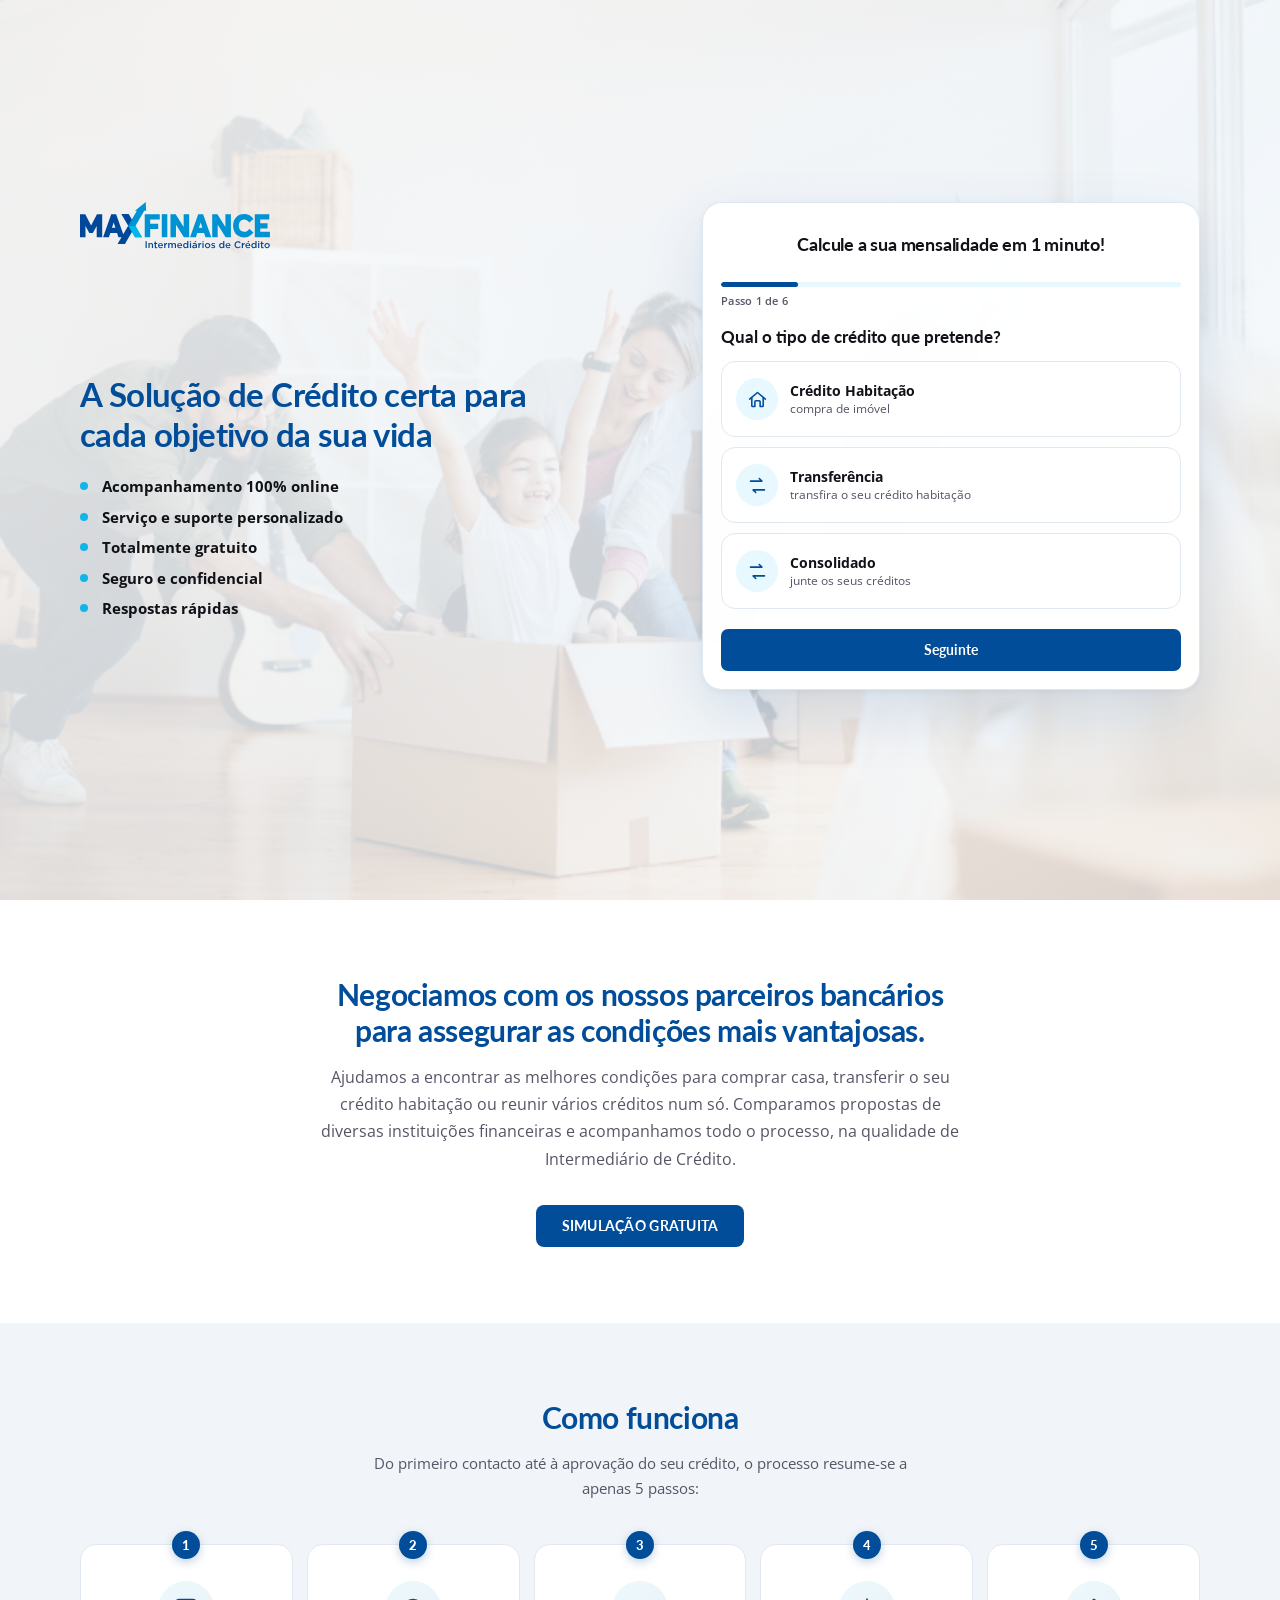
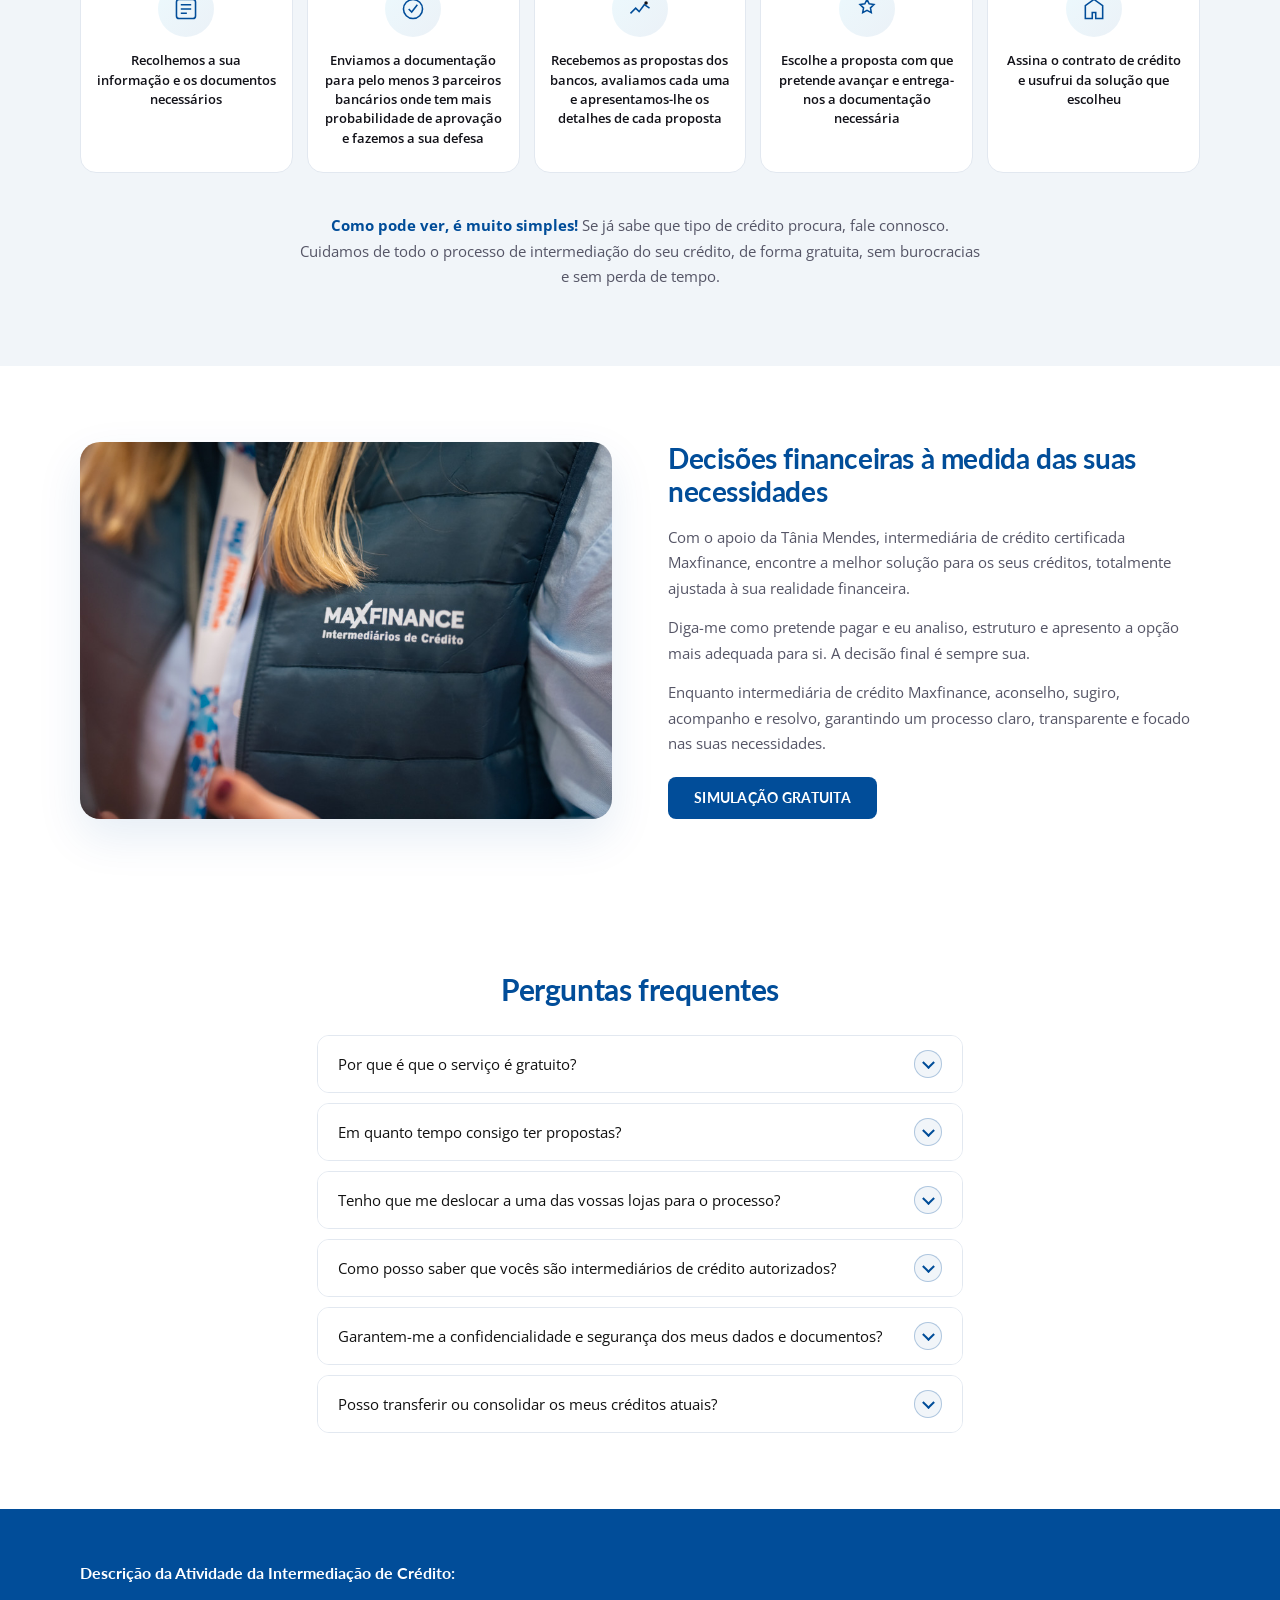
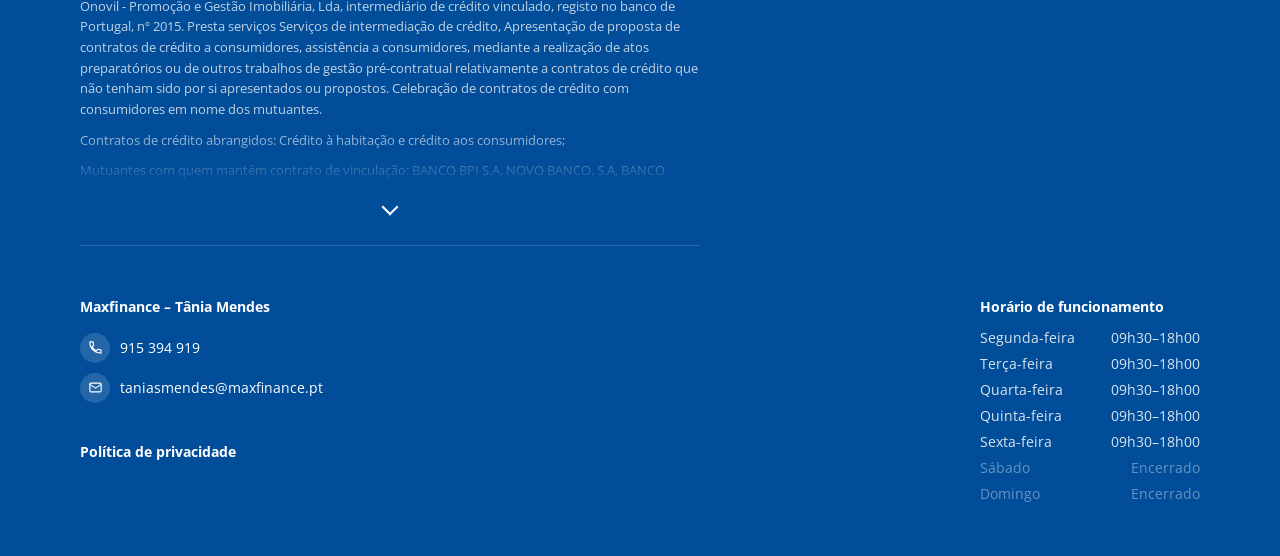
==== commit e9b30396: "Adapta formulário para transferência de crédito" ====
--- a/credito/index.html
+++ b/credito/index.html
@@ -3,10 +3,10 @@
 <head>
   <meta charset="UTF-8" />
   <meta name="viewport" content="width=device-width, initial-scale=1.0" />
-  <title>Crédito Habitação, Pessoal, Automóvel e Consolidado | Maxfinance – Tânia Mendes</title>
-  <meta name="description" content="Encontre a solução de crédito certa para si com a Maxfinance – Tânia Mendes: habitação, pessoal, automóvel ou consolidado. Serviço gratuito, intermediário certificado. Receba as melhores propostas em 24 horas." />
+  <title>Crédito Habitação, Transferência e Consolidado | Maxfinance – Tânia Mendes</title>
+  <meta name="description" content="Encontre a solução certa para crédito habitação, transferência de crédito ou crédito consolidado com a Maxfinance – Tânia Mendes. Serviço gratuito e acompanhamento personalizado." />
   <meta name="robots" content="index, follow" />
-  <meta property="og:title" content="Crédito Habitação, Pessoal, Automóvel e Consolidado | Maxfinance – Tânia Mendes" />
+  <meta property="og:title" content="Crédito Habitação, Transferência e Consolidado | Maxfinance – Tânia Mendes" />
   <meta property="og:description" content="Encontre a solução de crédito certa para si. Serviço gratuito, 100% online, intermediário certificado pelo Banco de Portugal." />
   <meta property="og:type" content="website" />
   <link rel="icon" type="image/svg+xml" href="logo.svg" />
@@ -90,21 +90,16 @@
             <!-- PASSO 1 -->
             <div class="wizard-step active" data-step="1">
               <h2 class="wizard-q">Qual o tipo de crédito que pretende?</h2>
-              <div class="option-grid form-group">
+              <div class="option-grid option-grid--1col form-group">
                 <label class="option-card">
                   <input type="radio" name="tipo_credito" value="Habitação" required />
                   <span class="option-icon"><svg viewBox="0 0 24 24" fill="none" stroke="currentColor" stroke-width="1.8" stroke-linecap="round" stroke-linejoin="round"><path d="M3 11.5L12 4l9 7.5"/><path d="M5.5 10v9a1 1 0 001 1H9v-5.5a1 1 0 011-1h4a1 1 0 011 1V20h2.5a1 1 0 001-1v-9"/></svg></span>
-                  <span class="option-text"><span class="option-title">Habitação</span><span class="option-sub">compra ou transferência</span></span>
-                </label>
-                <label class="option-card">
-                  <input type="radio" name="tipo_credito" value="Pessoal" required />
-                  <span class="option-icon"><svg viewBox="0 0 24 24" fill="none" stroke="currentColor" stroke-width="1.8" stroke-linecap="round" stroke-linejoin="round"><path d="M3 7a2 2 0 012-2h13a1 1 0 011 1v2M3 7v10a2 2 0 002 2h14a1 1 0 001-1v-8a1 1 0 00-1-1H5a2 2 0 01-2-2z"/><circle cx="16" cy="13" r="1.2" fill="currentColor" stroke="none"/></svg></span>
-                  <span class="option-text"><span class="option-title">Pessoal</span><span class="option-sub">projetos e necessidades</span></span>
-                </label>
-                <label class="option-card">
-                  <input type="radio" name="tipo_credito" value="Automóvel" required />
-                  <span class="option-icon"><svg viewBox="0 0 24 24" fill="none" stroke="currentColor" stroke-width="1.8" stroke-linecap="round" stroke-linejoin="round"><path d="M4.5 16v-4.5l2-4.5h11l2 4.5V16"/><path d="M4.5 16h15M6.5 16v2M17.5 16v2"/><circle cx="8" cy="16" r="1.3"/><circle cx="16" cy="16" r="1.3"/></svg></span>
-                  <span class="option-text"><span class="option-title">Automóvel</span><span class="option-sub">novo ou usado</span></span>
+                  <span class="option-text"><span class="option-title">Crédito Habitação</span><span class="option-sub">compra de imóvel</span></span>
+                </label>
+                <label class="option-card">
+                  <input type="radio" name="tipo_credito" value="Transferência" required />
+                  <span class="option-icon"><svg viewBox="0 0 24 24" fill="none" stroke="currentColor" stroke-width="1.8" stroke-linecap="round" stroke-linejoin="round"><path d="M4 7h13l-3-3M20 17H7l3 3"/></svg></span>
+                  <span class="option-text"><span class="option-title">Transferência</span><span class="option-sub">transfira o seu crédito habitação</span></span>
                 </label>
                 <label class="option-card">
                   <input type="radio" name="tipo_credito" value="Consolidado" required />
@@ -214,7 +209,7 @@
               <div class="simulator-block">
 
                 <div class="form-group">
-                  <label class="field-label" for="titulares">Nº de titulares *</label>
+                  <label class="field-label" for="titulares" id="labelTitulares">Nº de titulares *</label>
                   <select id="titulares" name="titulares" required>
                     <option value="" disabled selected>Selecionar</option>
                     <option value="1">1 titular</option>
@@ -316,7 +311,7 @@
 
             <!-- PASSO 5 -->
             <div class="wizard-step" data-step="5">
-              <h2 class="wizard-q">Quando pretende avançar?</h2>
+              <h2 class="wizard-q" id="timingTitle">Quando pretende avançar?</h2>
               <div class="option-grid option-grid--1col form-group">
                 <label class="option-card">
                   <input type="radio" name="timing" value="Imediatamente" data-weight="3" />
@@ -386,7 +381,7 @@
       <div class="container">
         <div class="about-text">
           <h2>Negociamos com os nossos parceiros bancários para assegurar as condições mais vantajosas.</h2>
-          <p>Ajudamos a encontrar as melhores condições de crédito. Se está à procura de financiamento para a casa, um projeto pessoal, a compra de um veículo ou para reunir os seus créditos num só, ajudamos a encontrar a melhor proposta entre diversas instituições financeiras, na qualidade de Intermediário de Crédito.</p>
+          <p>Ajudamos a encontrar as melhores condições para comprar casa, transferir o seu crédito habitação ou reunir vários créditos num só. Comparamos propostas de diversas instituições financeiras e acompanhamos todo o processo, na qualidade de Intermediário de Crédito.</p>
           <a href="#formulario" class="primary-btn">SIMULAÇÃO GRATUITA</a>
         </div>
       </div>
@@ -720,7 +715,7 @@
       var situacao2Select = document.getElementById('situacao_profissional2');
 
       function toggleTitular2() {
-        var isDois = titularesSelect && titularesSelect.value === '2';
+        var isDois = titularesSelect && titularesSelect.value === '2' && getSelectedTipo() !== 'Transferência';
         if (!titular2Wrap) return;
         titular2Wrap.hidden = !isDois;
         if (situacao2Select) situacao2Select.required = !!isDois;
@@ -767,8 +762,10 @@
       var tipoCreditoRadios = form.querySelectorAll('input[name="tipo_credito"]');
       var step2Variants = form.querySelectorAll('.wizard-variant');
       var step3Title = document.getElementById('step3Title');
+      var labelTitulares = document.getElementById('labelTitulares');
       var labelValorFinanciar = document.getElementById('labelValorFinanciar');
       var labelPrazo = document.getElementById('labelPrazo');
+      var timingTitle = document.getElementById('timingTitle');
 
       function setVariantRequired(variantEl, isActive) {
         variantEl.querySelectorAll('input[type="radio"], input[type="checkbox"]').forEach(function (r) {
@@ -786,14 +783,13 @@
         });
       }
 
-      // --- Alguns passos só se aplicam consoante o tipo de crédito escolhido:
-      // passo 2 (pergunta de qualificação) não se aplica a "Pessoal";
-      // passo 5 ("Quando pretende avançar?") só se aplica a "Habitação" ---
+      // Na Transferência, o utilizador segue diretamente para o simulador e não
+      // precisa de indicar a situação profissional.
       var timingStepEl = steps[4]; // data-step="5"
       var timingRadios = timingStepEl.querySelectorAll('input[name="timing"]');
 
       function stepAppliesToTipo(position, tipo) {
-        if (position === 2) return tipo !== 'Pessoal';
+        if (tipo === 'Transferência' && (position === 2 || position === 4)) return false;
         return true;
       }
       function getSelectedTipo() {
@@ -814,6 +810,21 @@
         });
       }
 
+      function updateProfessionalStep(tipo) {
+        var isActive = stepAppliesToTipo(4, tipo);
+        form.querySelectorAll('input[name="situacao_profissional"]').forEach(function (r) {
+          r.required = isActive;
+          if (!isActive) r.checked = false;
+        });
+        if (!isActive) {
+          if (outraInput) { outraInput.required = false; outraInput.value = ''; }
+          if (situacao2Select) { situacao2Select.required = false; situacao2Select.value = ''; }
+          if (outraInputT2) { outraInputT2.required = false; outraInputT2.value = ''; }
+        }
+        toggleOutraSituacao();
+        toggleOutraSituacaoT2();
+      }
+
       function logicalTotal() {
         var count = 0;
         for (var i = 1; i <= totalSteps; i++) if (stepApplies(i)) count++;
@@ -826,18 +837,19 @@
       }
 
       var creditConfig = {
-        'Habitação': { min: 50000, max: 1000000, step: 5000, value: 250000, prazoMin: 5, prazoMax: 40, prazoStep: 1, prazoValue: 35, label: 'Valor de financiamento desejado' },
-        'Pessoal': { min: 1000, max: 75000, step: 500, value: 15000, prazoMin: 1, prazoMax: 10, prazoStep: 1, prazoValue: 5, label: 'Valor que pretende pedir emprestado' },
-        'Automóvel': { min: 2000, max: 75000, step: 500, value: 20000, prazoMin: 1, prazoMax: 10, prazoStep: 1, prazoValue: 7, label: 'Valor de financiamento do veículo' },
-        'Consolidado': { min: 5000, max: 150000, step: 1000, value: 30000, prazoMin: 1, prazoMax: 15, prazoStep: 1, prazoValue: 8, label: 'Valor total a consolidar' }
+        'Habitação': { min: 50000, max: 1000000, step: 5000, value: 250000, prazoMin: 5, prazoMax: 40, prazoStep: 1, prazoValue: 35, title: 'Simule o seu crédito habitação', titulares: 'Nº de titulares *', label: 'Valor de financiamento desejado', prazoLabel: 'Prazo pretendido', timing: 'Quando pretende avançar?' },
+        'Transferência': { min: 25000, max: 1000000, step: 5000, value: 150000, prazoMin: 1, prazoMax: 40, prazoStep: 1, prazoValue: 25, title: 'Simule a transferência do seu crédito', titulares: 'Nº de titulares do crédito *', label: 'Capital atualmente em dívida', prazoLabel: 'Prazo restante pretendido', timing: 'Quando pretende transferir o seu crédito?' },
+        'Consolidado': { min: 5000, max: 150000, step: 1000, value: 30000, prazoMin: 1, prazoMax: 15, prazoStep: 1, prazoValue: 8, title: 'Simule o seu crédito consolidado', titulares: 'Nº de titulares *', label: 'Valor total a consolidar', prazoLabel: 'Prazo pretendido', timing: 'Quando pretende avançar?' }
       };
 
       function updateStep3ForTipo(tipo) {
         var cfg = creditConfig[tipo];
         if (!cfg) return;
+        if (labelTitulares) labelTitulares.textContent = cfg.titulares;
         if (labelValorFinanciar) labelValorFinanciar.textContent = cfg.label;
-        if (labelPrazo) labelPrazo.textContent = 'Prazo';
-        if (step3Title) step3Title.textContent = 'Calcule a sua mensalidade estimada';
+        if (labelPrazo) labelPrazo.textContent = cfg.prazoLabel;
+        if (step3Title) step3Title.textContent = cfg.title;
+        if (timingTitle) timingTitle.textContent = cfg.timing;
         setSliderConfig('valor_financiar', 'valor_financiar_display', 'hidden_valor_financiar', cfg.min, cfg.max, cfg.step, cfg.value);
         setSliderConfig('prazo', 'prazo_display', 'hidden_prazo', cfg.prazoMin, cfg.prazoMax, cfg.prazoStep, cfg.prazoValue);
       }
@@ -846,6 +858,8 @@
           updateStep2Variant(r.value);
           updateStep3ForTipo(r.value);
           updateTimingStep(r.value);
+          updateProfessionalStep(r.value);
+          toggleTitular2();
           showStep(current, true); // refresh "Passo X de Y" imediatamente após a escolha, sem scroll
         });
       });
@@ -1024,4 +1038,4 @@
   </script>
 
 </body>
-</html>+</html>
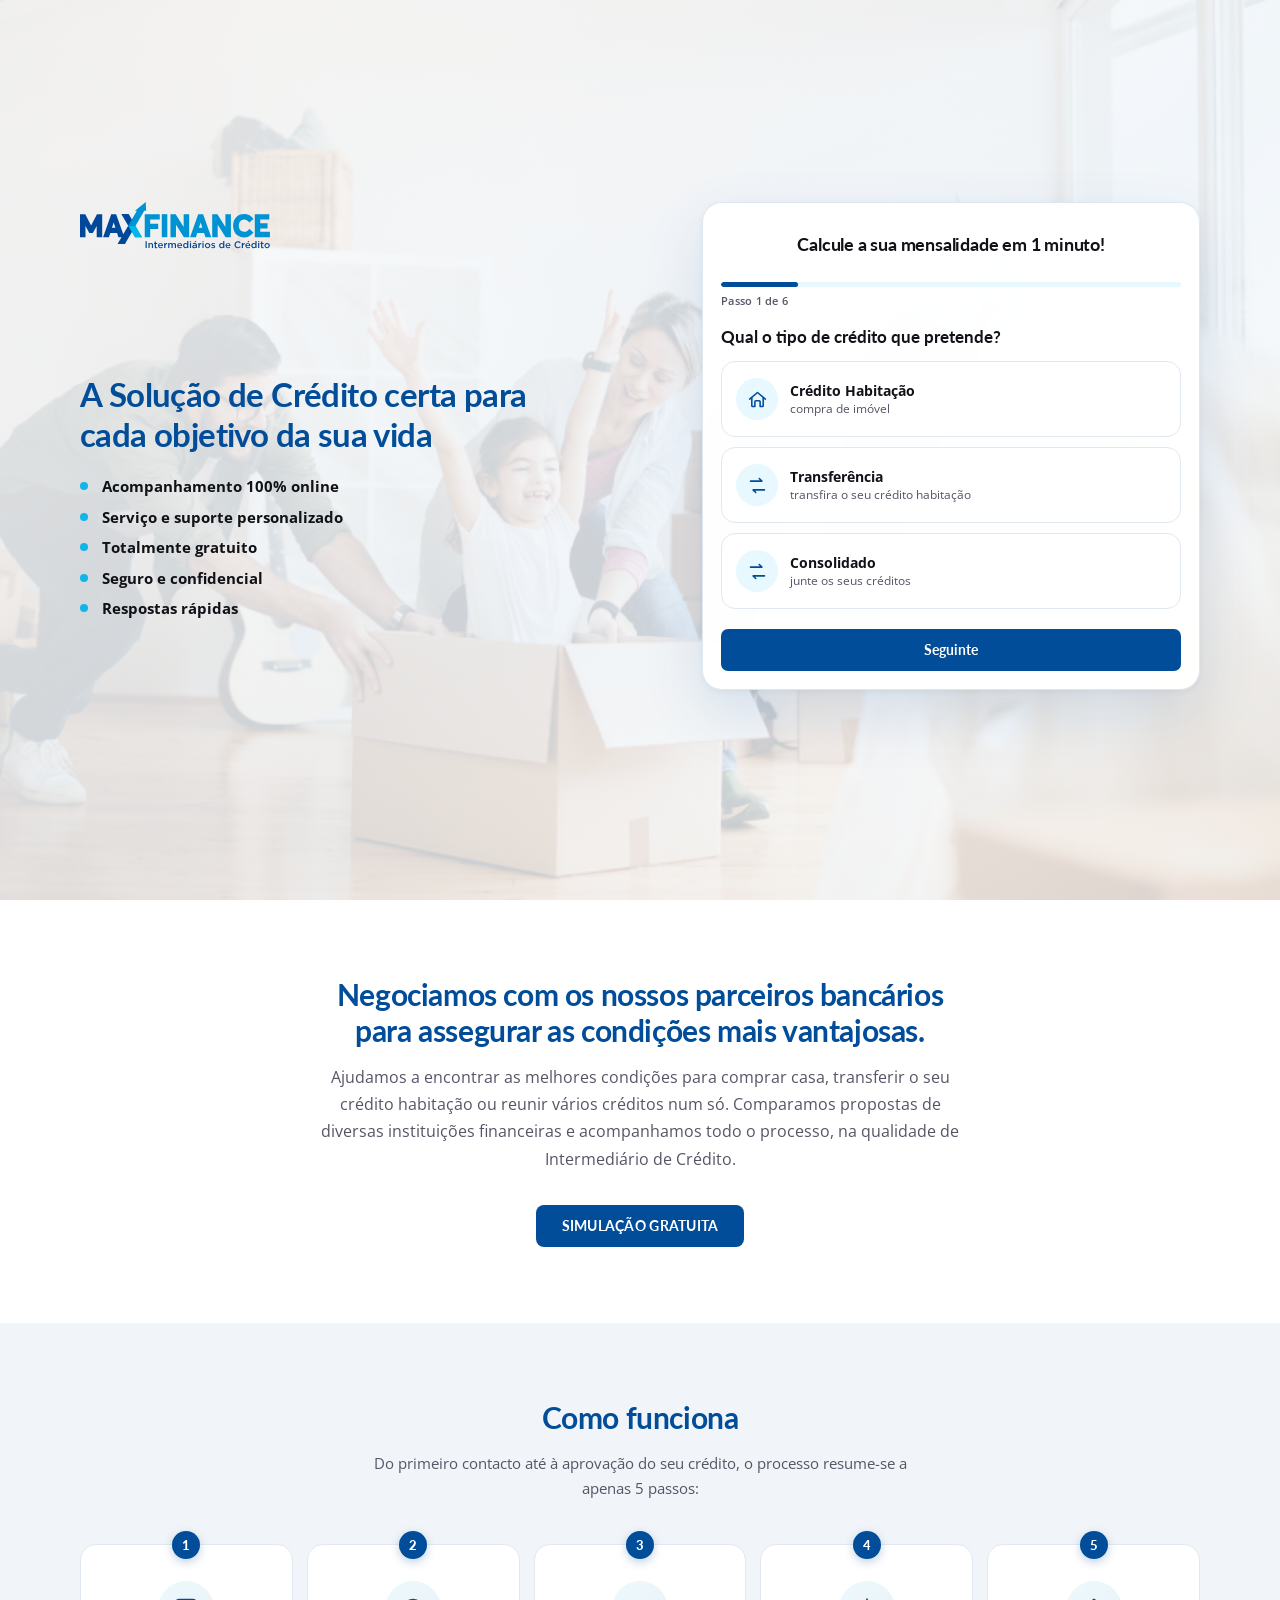
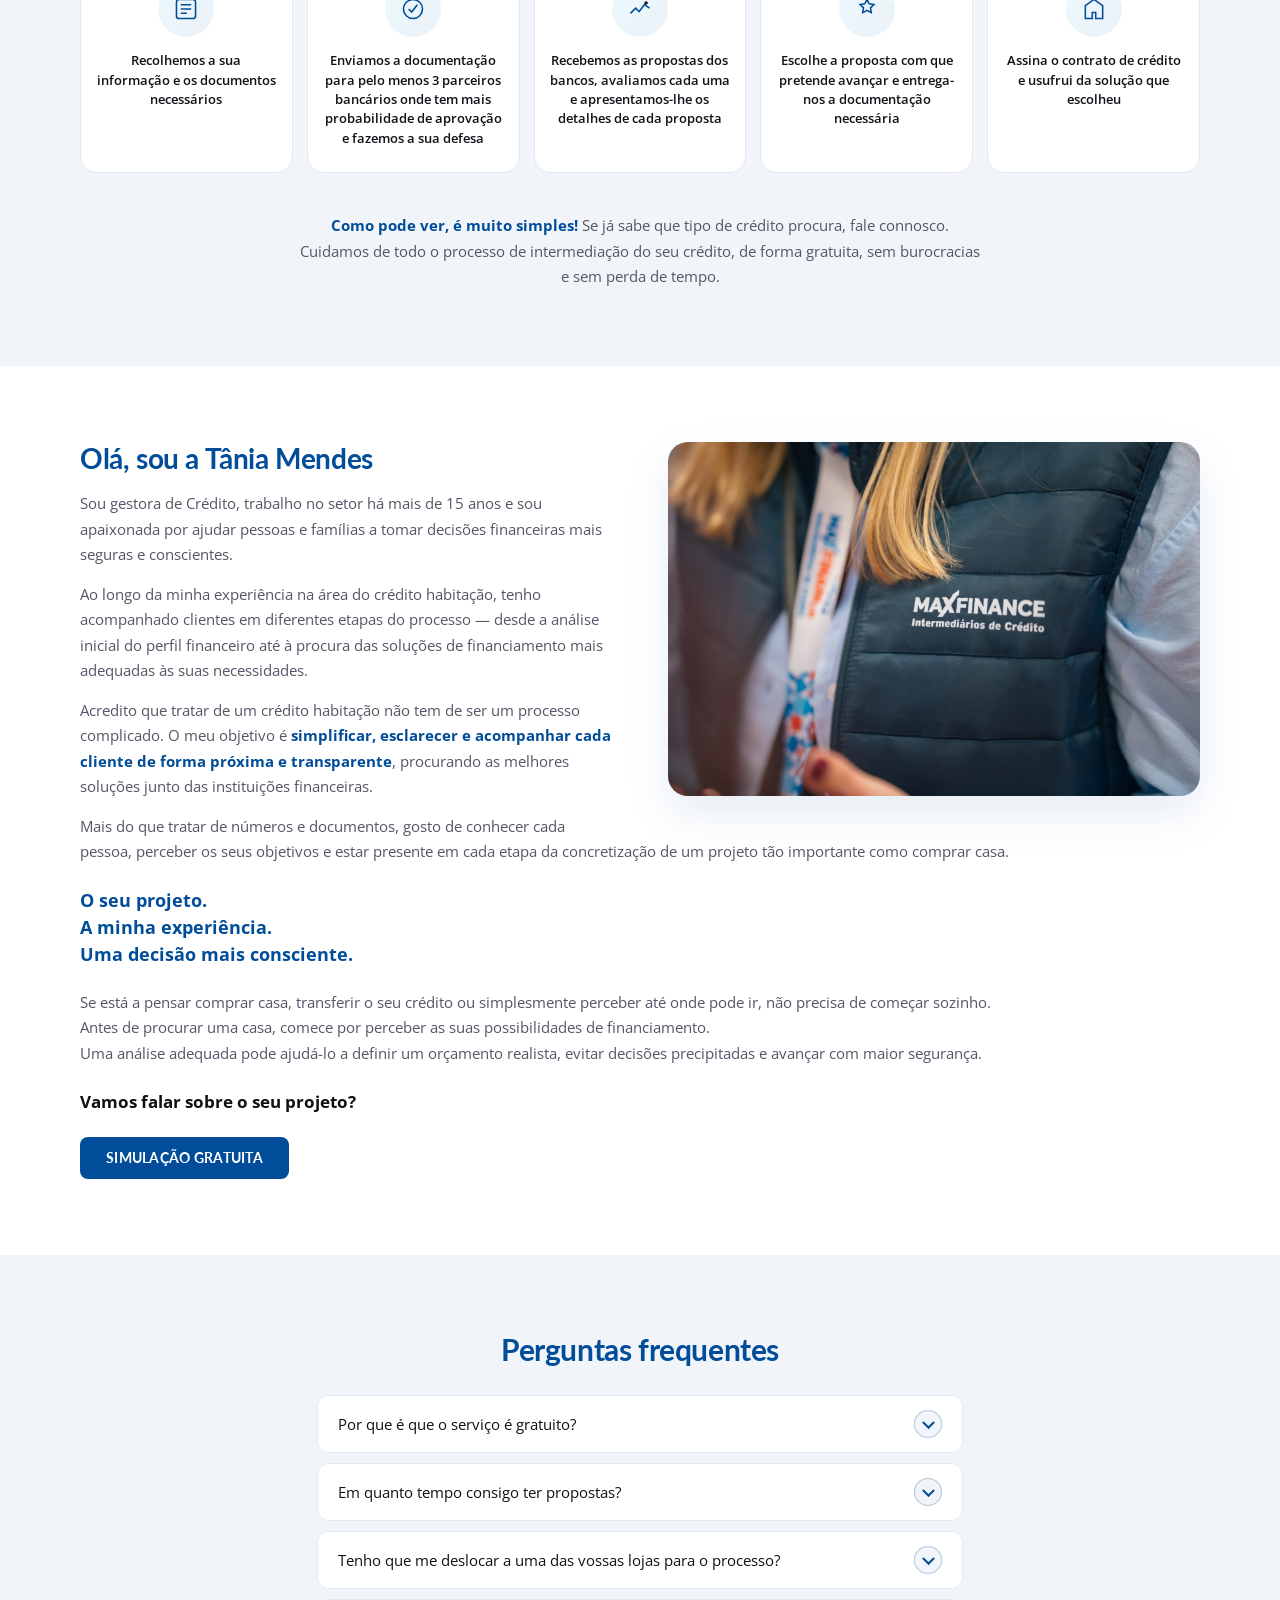
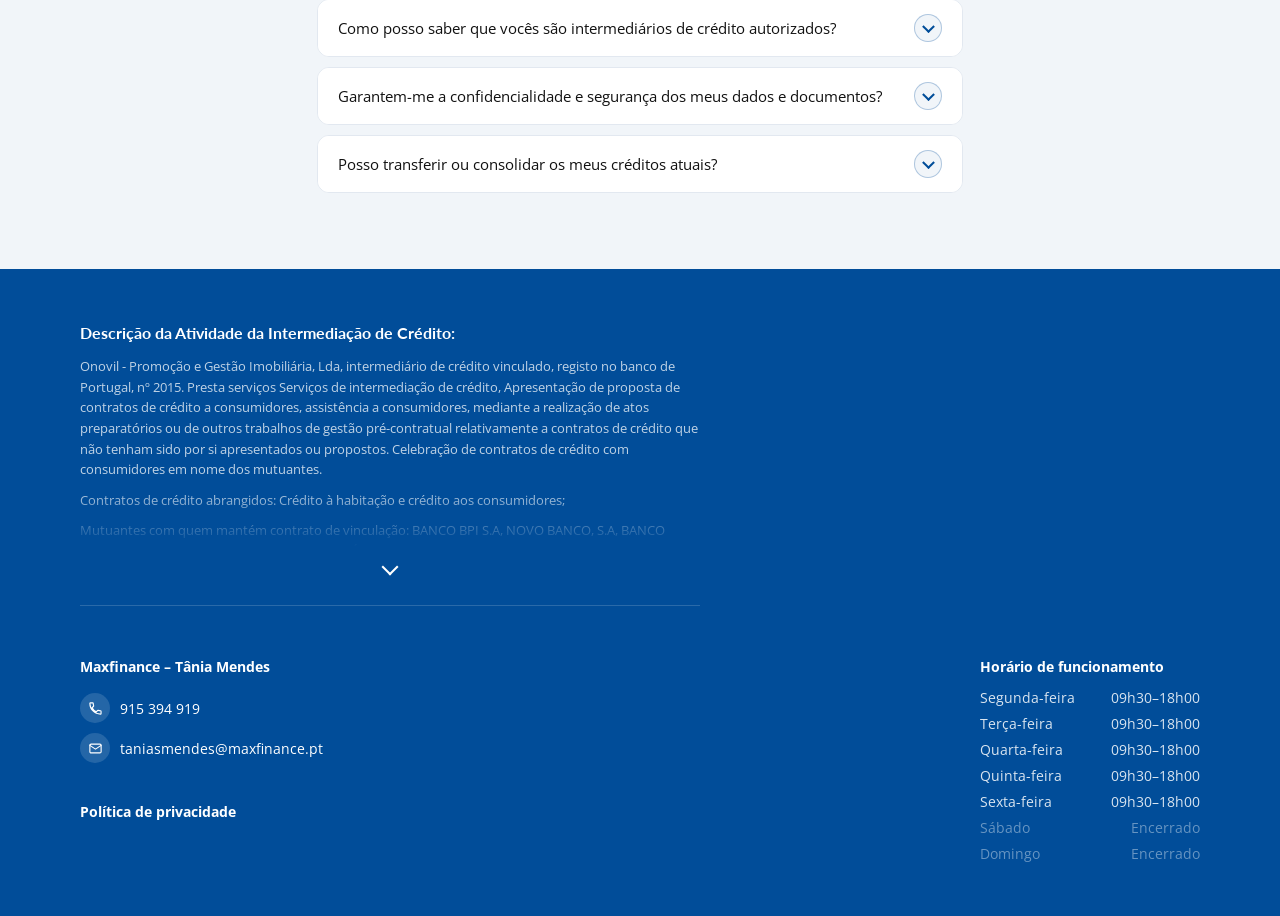
==== commit a55d2a21: "Atualiza apresentação da Tânia Mendes" ====
--- a/credito/index.html
+++ b/credito/index.html
@@ -448,10 +448,14 @@
           <img src="maxfinance-team.jpg" alt="Intermediário de crédito certificado Maxfinance" />
         </div>
         <div class="network-text">
-          <h2>Decisões financeiras à medida das suas necessidades</h2>
-          <p>Com o apoio da Tânia Mendes, intermediária de crédito certificada Maxfinance, encontre a melhor solução para os seus créditos, totalmente ajustada à sua realidade financeira.</p>
-          <p>Diga-me como pretende pagar e eu analiso, estruturo e apresento a opção mais adequada para si. A decisão final é sempre sua.</p>
-          <p>Enquanto intermediária de crédito Maxfinance, aconselho, sugiro, acompanho e resolvo, garantindo um processo claro, transparente e focado nas suas necessidades.</p>
+          <h2>Olá, sou a Tânia Mendes</h2>
+          <p>Sou gestora de Crédito, trabalho no setor há mais de 15 anos e sou apaixonada por ajudar pessoas e famílias a tomar decisões financeiras mais seguras e conscientes.</p>
+          <p>Ao longo da minha experiência na área do crédito habitação, tenho acompanhado clientes em diferentes etapas do processo — desde a análise inicial do perfil financeiro até à procura das soluções de financiamento mais adequadas às suas necessidades.</p>
+          <p>Acredito que tratar de um crédito habitação não tem de ser um processo complicado. O meu objetivo é <strong>simplificar, esclarecer e acompanhar cada cliente de forma próxima e transparente</strong>, procurando as melhores soluções junto das instituições financeiras.</p>
+          <p>Mais do que tratar de números e documentos, gosto de conhecer cada pessoa, perceber os seus objetivos e estar presente em cada etapa da concretização de um projeto tão importante como comprar casa.</p>
+          <p class="network-highlight">O seu projeto.<br>A minha experiência.<br>Uma decisão mais consciente.</p>
+          <p>Se está a pensar comprar casa, transferir o seu crédito ou simplesmente perceber até onde pode ir, não precisa de começar sozinho.<br>Antes de procurar uma casa, comece por perceber as suas possibilidades de financiamento.<br>Uma análise adequada pode ajudá-lo a definir um orçamento realista, evitar decisões precipitadas e avançar com maior segurança.</p>
+          <p class="network-question">Vamos falar sobre o seu projeto?</p>
           <a href="#formulario" class="primary-btn">SIMULAÇÃO GRATUITA</a>
         </div>
       </div>
--- a/credito/style.css
+++ b/credito/style.css
@@ -714,15 +714,19 @@
 /* ===== REDE DE INTERMEDIÁRIOS ===== */
 .network-section { background: #fff }
 .network-grid {
-  display: grid;
-  grid-template-columns: 1fr 1fr;
-  gap: 56px;
-  align-items: stretch;
+  display: flow-root;
 }
 .network-media {
+  float: right;
+  width: calc((100% - 56px) / 2);
+  margin: 0 0 24px 56px;
+  aspect-ratio: 3 / 2;
   border-radius: var(--radius);
   box-shadow: var(--shadow);
   overflow: hidden;
+}
+.network-text {
+  display: block;
 }
 .network-media img { width: 100%; height: 100%; object-fit: cover }
 .network-text h2 { margin-bottom: 16px; font-size: 28px }
@@ -732,10 +736,24 @@
   color: var(--muted);
   margin: 0 0 14px;
 }
+.network-text p strong { color: var(--primary) }
+.network-text .network-highlight {
+  color: var(--primary);
+  font-size: 18px;
+  font-weight: 700;
+  line-height: 1.5;
+  margin: 22px 0;
+}
+.network-text .network-question {
+  color: #111;
+  font-size: 17px;
+  font-weight: 700;
+  margin-top: 22px;
+}
 .network-text .primary-btn { margin-top: 6px }
 
 /* ===== FAQ ===== */
-.faq-section { background: #fff }
+.faq-section { background: var(--light) }
 .faq-wrap { max-width: 646px; margin: 0 auto }
 .faq-section h2 { text-align: center }
 .accordion { display: grid; gap: 10px; margin-top: 28px }
@@ -893,8 +911,8 @@
   .logo-link { margin-bottom: 84px }
   .trust-bar-grid { grid-template-columns: repeat(2, 1fr) }
   .steps-grid { grid-template-columns: repeat(3, 1fr) }
-  .network-grid { grid-template-columns: 1fr; gap: 32px }
-  .network-media { aspect-ratio: 16 / 9 }
+  .network-grid { display: block }
+  .network-media { float: none; width: 100%; margin: 0 0 32px; aspect-ratio: 16 / 9 }
 }
 
 @media (max-width: 720px) {
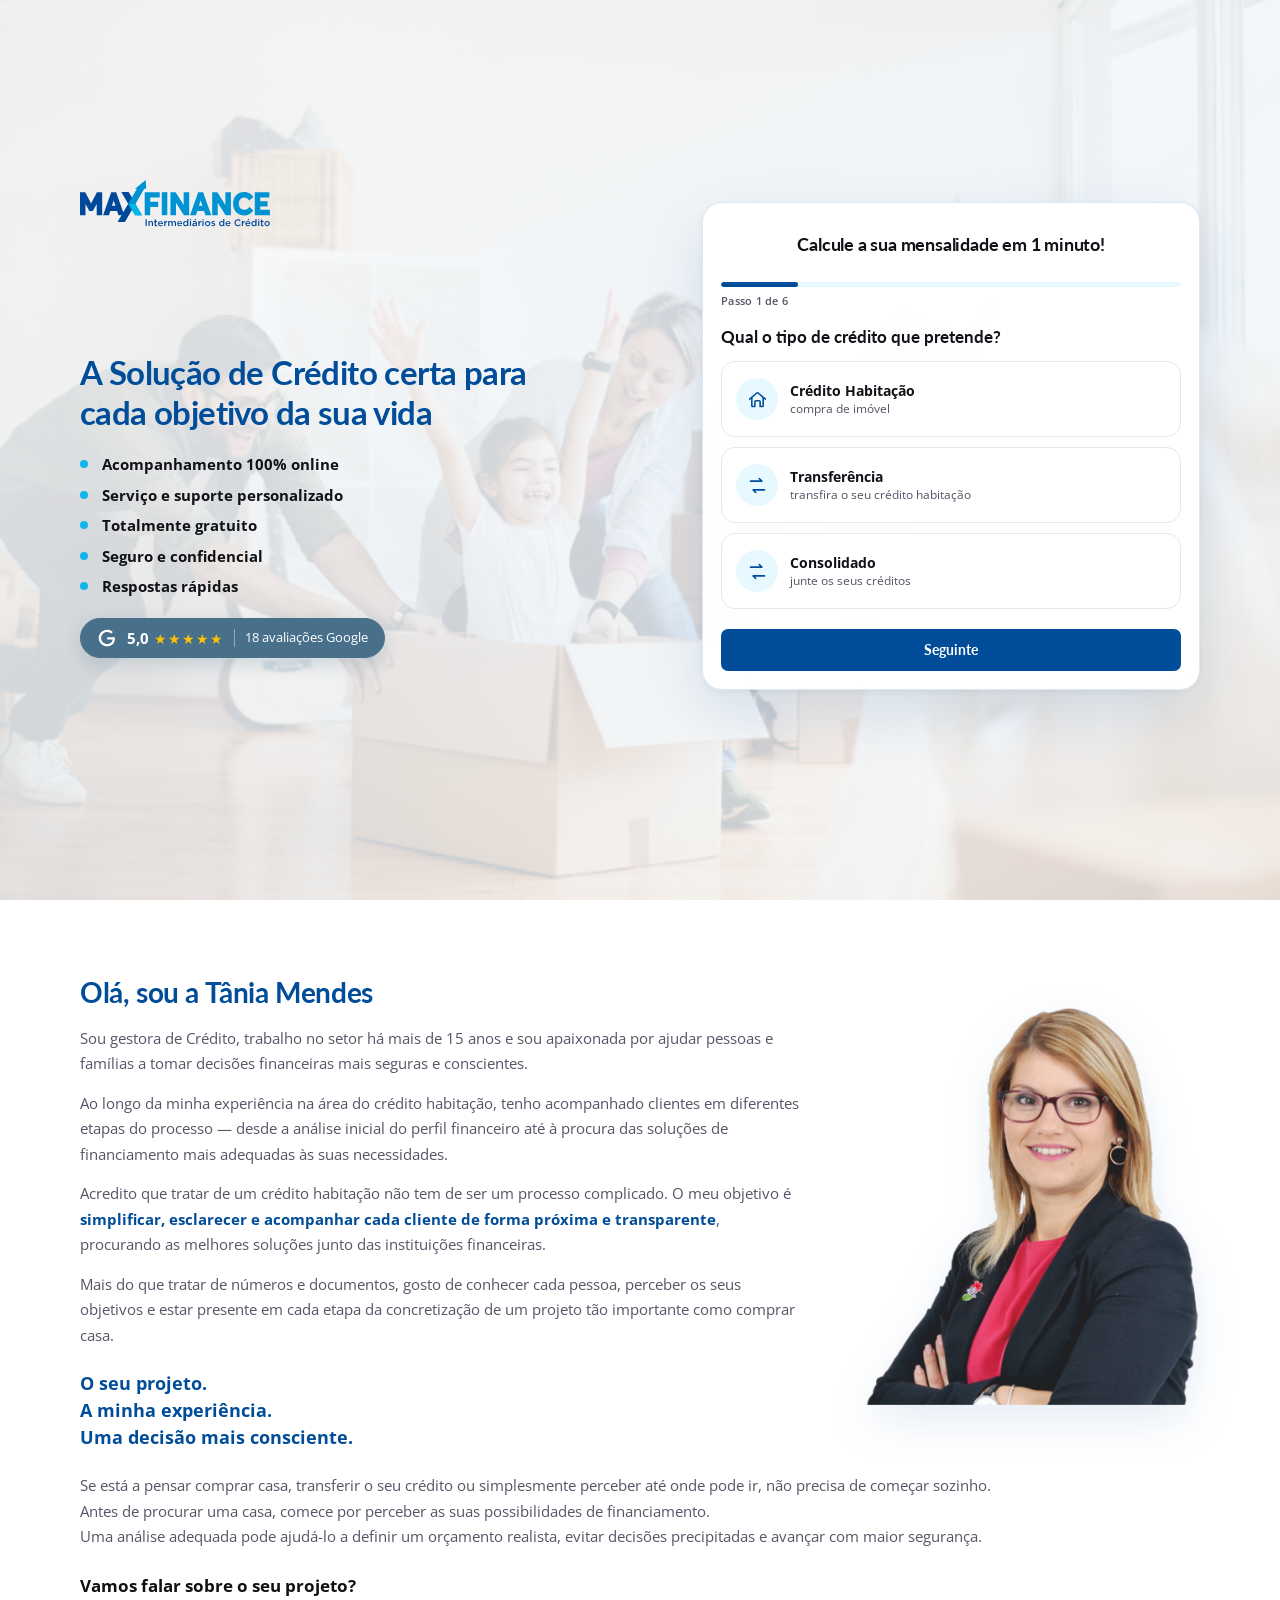
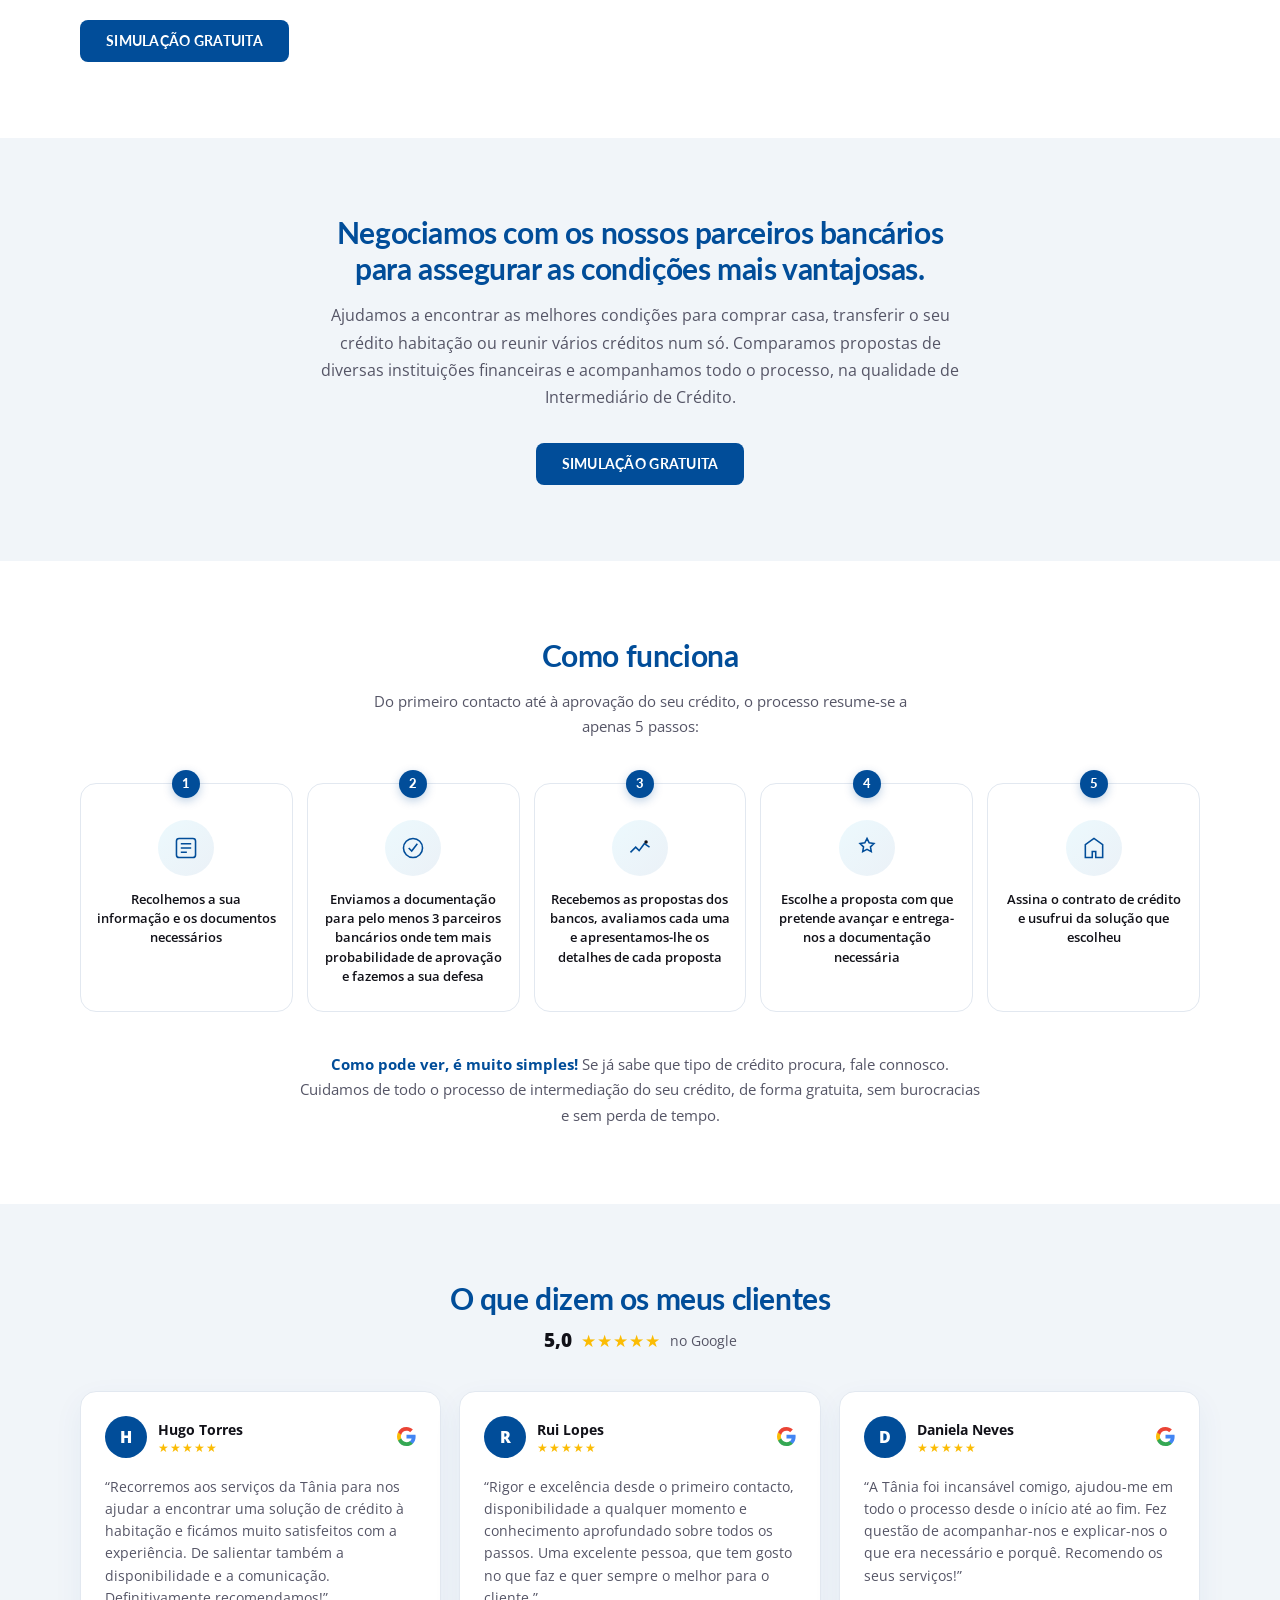
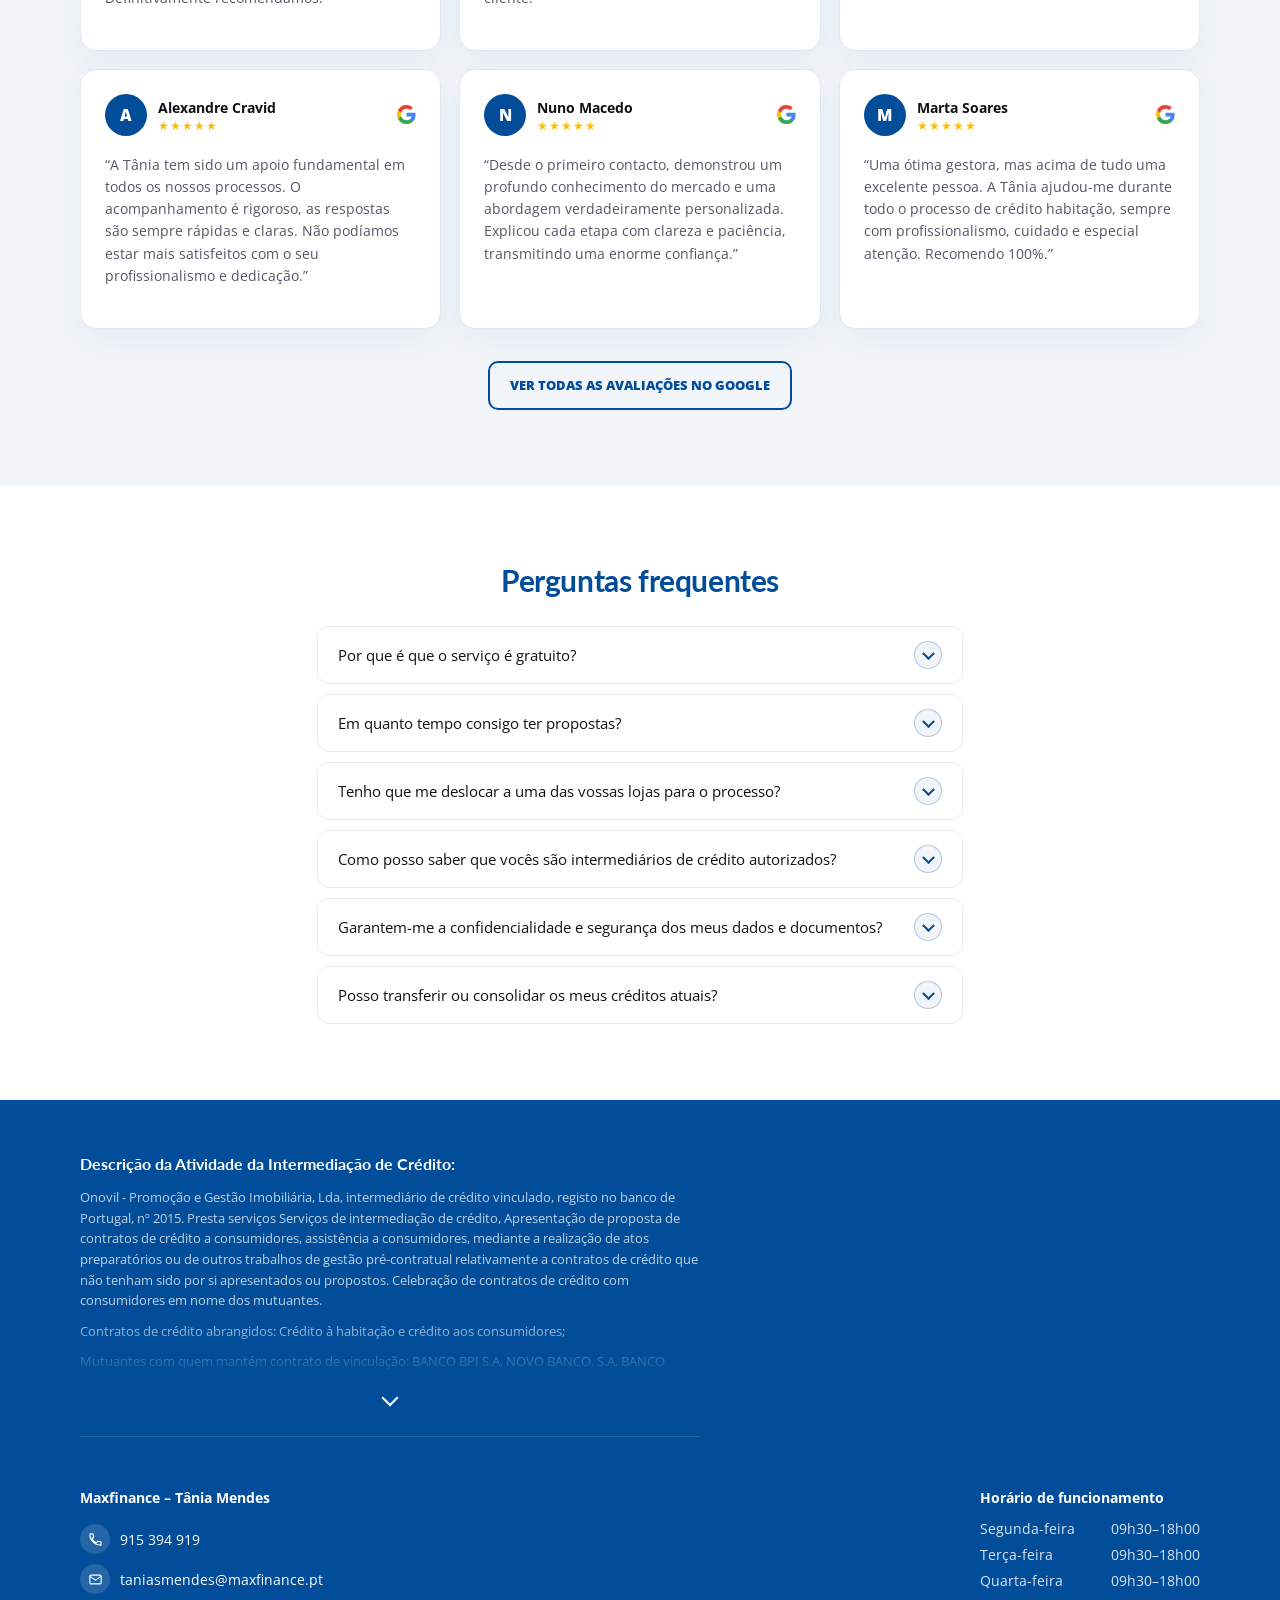
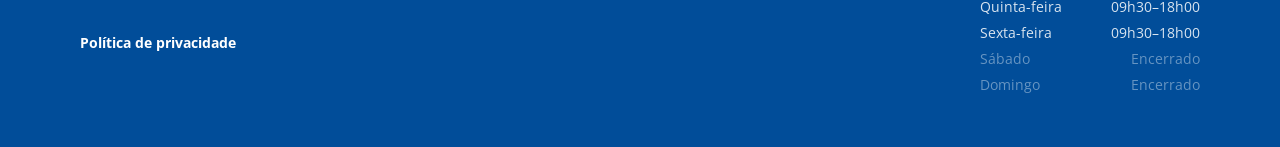
==== commit 6dd75190: "Add Google reviews and refresh consultant sections" ====
--- a/credito/index.html
+++ b/credito/index.html
@@ -62,6 +62,13 @@
             <li><b>Respostas rápidas</b></li>
           </ul>
 
+          <a href="https://share.google/o4KZyj4FBCJmD2E05" target="_blank" rel="noopener noreferrer" class="google-badge" aria-label="Ver avaliações de Tânia Mendes no Google">
+            <span class="google-badge-icon" aria-hidden="true"></span>
+            <div class="google-badge-stars"><span class="google-badge-score">5,0</span><span class="google-badge-stars-icons" aria-label="5 estrelas">★★★★★</span></div>
+            <div class="google-badge-divider"></div>
+            <span class="google-badge-text">18 avaliações Google</span>
+          </a>
+
 
         </div>
 
@@ -78,7 +85,7 @@
           </div>
 
           <form name="maxfinancetaniacredito" method="POST" data-netlify="true" action="/credito/send.html" id="leadForm" novalidate autocomplete="off">
-            <input type="hidden" name="form-name" value="maxfinancetaniacredito" />
+            <input type="hidden" name="form-name" id="netlifyFormName" value="maxfinancetaniacredito" />
             <input type="hidden" name="campaign" id="hidden_campaign" value="Crédito" />
             <input type="hidden" name="valor_financiar" id="hidden_valor_financiar" value="250000" />
             <input type="hidden" name="prazo" id="hidden_prazo" value="35" />
@@ -369,6 +376,26 @@
               <button type="submit" class="submit-btn" id="wizardSubmitBtn" style="display:none">Ver estimativa</button>
             </div>
           </form>
+          <!-- Formulários estáticos para o Netlify detetar os destinos de Habitação usados dinamicamente. -->
+          <form name="maxfinancetaniacredito_qualificadas" method="POST" data-netlify="true" action="/credito/send.html" hidden aria-hidden="true">
+            <input type="hidden" name="form-name" value="maxfinancetaniacredito_qualificadas" />
+            <input name="tipo_credito" /><input name="timing" /><input name="titulares" />
+            <input name="valor_financiar" /><input name="prazo" /><input name="situacao_profissional" />
+            <input name="situacao_outra" /><input name="situacao_profissional2" /><input name="situacao_outra2" />
+            <input name="nome" /><input name="telefone" /><input name="email" /><input name="consentimento" />
+            <input name="campaign" /><input name="gclid" /><input name="fbclid" />
+            <input name="lead_score" /><input name="qualificacao" />
+          </form>
+          <form name="maxfinancetaniacredito_nao_qualificadas" method="POST" data-netlify="true" action="/credito/out.html" hidden aria-hidden="true">
+            <input type="hidden" name="form-name" value="maxfinancetaniacredito_nao_qualificadas" />
+            <input name="tipo_credito" /><input name="timing" /><input name="titulares" />
+            <input name="valor_financiar" /><input name="prazo" /><input name="situacao_profissional" />
+            <input name="situacao_outra" /><input name="situacao_profissional2" /><input name="situacao_outra2" />
+            <input name="nome" /><input name="telefone" /><input name="email" /><input name="consentimento" />
+            <input name="campaign" /><input name="gclid" /><input name="fbclid" />
+            <input name="lead_score" /><input name="qualificacao" />
+          </form>
+
 
         </div>
       </div>
@@ -376,77 +403,10 @@
 
 
 
-    <!-- ===== ABOUT / INTRO ===== -->
-    <section class="section about-section">
-      <div class="container">
-        <div class="about-text">
-          <h2>Negociamos com os nossos parceiros bancários para assegurar as condições mais vantajosas.</h2>
-          <p>Ajudamos a encontrar as melhores condições para comprar casa, transferir o seu crédito habitação ou reunir vários créditos num só. Comparamos propostas de diversas instituições financeiras e acompanhamos todo o processo, na qualidade de Intermediário de Crédito.</p>
-          <a href="#formulario" class="primary-btn">SIMULAÇÃO GRATUITA</a>
-        </div>
-      </div>
-    </section>
-
-    <!-- ===== HOW IT WORKS ===== -->
-    <section class="section process-section" id="processo">
-      <div class="container">
-        <h2>Como funciona</h2>
-        <p class="section-sub">Do primeiro contacto até à aprovação do seu crédito, o processo resume-se a apenas 5 passos:</p>
-
-        <div class="steps-grid">
-
-          <article class="step-card">
-            <div class="step-num">1</div>
-            <div class="step-icon">
-              <svg viewBox="0 0 30 30" fill="none" stroke="currentColor" stroke-width="1.6"><rect x="4" y="4" width="22" height="22" rx="3"/><path d="M9 10h12M9 15h12M9 20h7"/></svg>
-            </div>
-            <h3>Recolhemos a sua informação e os documentos necessários</h3>
-          </article>
-
-          <article class="step-card">
-            <div class="step-num">2</div>
-            <div class="step-icon">
-              <svg viewBox="0 0 30 30" fill="none" stroke="currentColor" stroke-width="1.6"><circle cx="15" cy="15" r="11"/><path d="M10 15l3.5 3.5L20 10"/></svg>
-            </div>
-            <h3>Enviamos a documentação para pelo menos 3 parceiros bancários onde tem mais probabilidade de aprovação e fazemos a sua defesa</h3>
-          </article>
-
-          <article class="step-card">
-            <div class="step-num">3</div>
-            <div class="step-icon">
-              <svg viewBox="0 0 30 30" fill="none" stroke="currentColor" stroke-width="1.6"><path d="M4 20l6-6 4 4 6-8 6 4"/><circle cx="22" cy="8" r="2" fill="currentColor" stroke="none"/></svg>
-            </div>
-            <h3>Recebemos as propostas dos bancos, avaliamos cada uma e apresentamos-lhe os detalhes de cada proposta</h3>
-          </article>
-
-          <article class="step-card">
-            <div class="step-num">4</div>
-            <div class="step-icon">
-              <svg viewBox="0 0 30 30" fill="none" stroke="currentColor" stroke-width="1.6"><path d="M15 4l2.5 5 5.5.8-4 3.9.94 5.47L15 16.5l-4.94 2.67L11 13.7 7 9.8l5.5-.8z"/></svg>
-            </div>
-            <h3>Escolhe a proposta com que pretende avançar e entrega-nos a documentação necessária</h3>
-          </article>
-
-          <article class="step-card">
-            <div class="step-num">5</div>
-            <div class="step-icon">
-              <svg viewBox="0 0 30 30" fill="none" stroke="currentColor" stroke-width="1.6"><path d="M15 4L5 11v15h8v-7h4v7h8V11z"/></svg>
-            </div>
-            <h3>Assina o contrato de crédito e usufrui da solução que escolheu</h3>
-          </article>
-
-        </div>
-
-        <p class="steps-cta-text"><b>Como pode ver, é muito simples!</b> Se já sabe que tipo de crédito procura, fale connosco. Cuidamos de todo o processo de intermediação do seu crédito, de forma gratuita, sem burocracias e sem perda de tempo.</p>
-      </div>
-    </section>
-
-    <!-- ===== REDE DE INTERMEDIÁRIOS ===== -->
+    <!-- ===== APRESENTAÇÃO ===== -->
     <section class="section network-section" id="rede">
       <div class="container network-grid">
-        <div class="network-media">
-          <img src="maxfinance-team.jpg" alt="Intermediário de crédito certificado Maxfinance" />
-        </div>
+        <div class="network-media"><img src="maxfinance-team.webp" alt="Tânia Mendes, gestora de crédito" /></div>
         <div class="network-text">
           <h2>Olá, sou a Tânia Mendes</h2>
           <p>Sou gestora de Crédito, trabalho no setor há mais de 15 anos e sou apaixonada por ajudar pessoas e famílias a tomar decisões financeiras mais seguras e conscientes.</p>
@@ -458,6 +418,88 @@
           <p class="network-question">Vamos falar sobre o seu projeto?</p>
           <a href="#formulario" class="primary-btn">SIMULAÇÃO GRATUITA</a>
         </div>
+      </div>
+    </section>
+
+    <!-- ===== ABOUT / INTRO ===== -->
+    <section class="section about-section">
+      <div class="container">
+        <div class="about-text">
+          <h2>Negociamos com os nossos parceiros bancários para assegurar as condições mais vantajosas.</h2>
+          <p>Ajudamos a encontrar as melhores condições para comprar casa, transferir o seu crédito habitação ou reunir vários créditos num só. Comparamos propostas de diversas instituições financeiras e acompanhamos todo o processo, na qualidade de Intermediário de Crédito.</p>
+          <a href="#formulario" class="primary-btn">SIMULAÇÃO GRATUITA</a>
+        </div>
+      </div>
+    </section>
+
+    <!-- ===== HOW IT WORKS ===== -->
+    <section class="section process-section" id="processo">
+      <div class="container">
+        <h2>Como funciona</h2>
+        <p class="section-sub">Do primeiro contacto até à aprovação do seu crédito, o processo resume-se a apenas 5 passos:</p>
+
+        <div class="steps-grid">
+
+          <article class="step-card">
+            <div class="step-num">1</div>
+            <div class="step-icon">
+              <svg viewBox="0 0 30 30" fill="none" stroke="currentColor" stroke-width="1.6"><rect x="4" y="4" width="22" height="22" rx="3"/><path d="M9 10h12M9 15h12M9 20h7"/></svg>
+            </div>
+            <h3>Recolhemos a sua informação e os documentos necessários</h3>
+          </article>
+
+          <article class="step-card">
+            <div class="step-num">2</div>
+            <div class="step-icon">
+              <svg viewBox="0 0 30 30" fill="none" stroke="currentColor" stroke-width="1.6"><circle cx="15" cy="15" r="11"/><path d="M10 15l3.5 3.5L20 10"/></svg>
+            </div>
+            <h3>Enviamos a documentação para pelo menos 3 parceiros bancários onde tem mais probabilidade de aprovação e fazemos a sua defesa</h3>
+          </article>
+
+          <article class="step-card">
+            <div class="step-num">3</div>
+            <div class="step-icon">
+              <svg viewBox="0 0 30 30" fill="none" stroke="currentColor" stroke-width="1.6"><path d="M4 20l6-6 4 4 6-8 6 4"/><circle cx="22" cy="8" r="2" fill="currentColor" stroke="none"/></svg>
+            </div>
+            <h3>Recebemos as propostas dos bancos, avaliamos cada uma e apresentamos-lhe os detalhes de cada proposta</h3>
+          </article>
+
+          <article class="step-card">
+            <div class="step-num">4</div>
+            <div class="step-icon">
+              <svg viewBox="0 0 30 30" fill="none" stroke="currentColor" stroke-width="1.6"><path d="M15 4l2.5 5 5.5.8-4 3.9.94 5.47L15 16.5l-4.94 2.67L11 13.7 7 9.8l5.5-.8z"/></svg>
+            </div>
+            <h3>Escolhe a proposta com que pretende avançar e entrega-nos a documentação necessária</h3>
+          </article>
+
+          <article class="step-card">
+            <div class="step-num">5</div>
+            <div class="step-icon">
+              <svg viewBox="0 0 30 30" fill="none" stroke="currentColor" stroke-width="1.6"><path d="M15 4L5 11v15h8v-7h4v7h8V11z"/></svg>
+            </div>
+            <h3>Assina o contrato de crédito e usufrui da solução que escolheu</h3>
+          </article>
+
+        </div>
+
+        <p class="steps-cta-text"><b>Como pode ver, é muito simples!</b> Se já sabe que tipo de crédito procura, fale connosco. Cuidamos de todo o processo de intermediação do seu crédito, de forma gratuita, sem burocracias e sem perda de tempo.</p>
+      </div>
+    </section>
+
+    <!-- ===== GOOGLE REVIEWS ===== -->
+    <section class="section reviews-section" id="avaliacoes">
+      <div class="container">
+        <h2>O que dizem os meus clientes</h2>
+        <div class="reviews-summary"><span class="reviews-score">5,0</span><span class="reviews-summary-stars" aria-label="5 estrelas">★★★★★</span><span>no Google</span></div>
+        <div class="reviews-grid">
+          <article class="review-card"><div class="review-head"><span class="review-avatar">H</span><div><h3>Hugo Torres</h3><span class="review-stars" aria-label="5 estrelas">★★★★★</span></div><span class="google-mark">G</span></div><p>“Recorremos aos serviços da Tânia para nos ajudar a encontrar uma solução de crédito à habitação e ficámos muito satisfeitos com a experiência. De salientar também a disponibilidade e a comunicação. Definitivamente recomendamos!”</p></article>
+          <article class="review-card"><div class="review-head"><span class="review-avatar">R</span><div><h3>Rui Lopes</h3><span class="review-stars" aria-label="5 estrelas">★★★★★</span></div><span class="google-mark">G</span></div><p>“Rigor e excelência desde o primeiro contacto, disponibilidade a qualquer momento e conhecimento aprofundado sobre todos os passos. Uma excelente pessoa, que tem gosto no que faz e quer sempre o melhor para o cliente.”</p></article>
+          <article class="review-card"><div class="review-head"><span class="review-avatar">D</span><div><h3>Daniela Neves</h3><span class="review-stars" aria-label="5 estrelas">★★★★★</span></div><span class="google-mark">G</span></div><p>“A Tânia foi incansável comigo, ajudou-me em todo o processo desde o início até ao fim. Fez questão de acompanhar-nos e explicar-nos o que era necessário e porquê. Recomendo os seus serviços!”</p></article>
+          <article class="review-card"><div class="review-head"><span class="review-avatar">A</span><div><h3>Alexandre Cravid</h3><span class="review-stars" aria-label="5 estrelas">★★★★★</span></div><span class="google-mark">G</span></div><p>“A Tânia tem sido um apoio fundamental em todos os nossos processos. O acompanhamento é rigoroso, as respostas são sempre rápidas e claras. Não podíamos estar mais satisfeitos com o seu profissionalismo e dedicação.”</p></article>
+          <article class="review-card"><div class="review-head"><span class="review-avatar">N</span><div><h3>Nuno Macedo</h3><span class="review-stars" aria-label="5 estrelas">★★★★★</span></div><span class="google-mark">G</span></div><p>“Desde o primeiro contacto, demonstrou um profundo conhecimento do mercado e uma abordagem verdadeiramente personalizada. Explicou cada etapa com clareza e paciência, transmitindo uma enorme confiança.”</p></article>
+          <article class="review-card"><div class="review-head"><span class="review-avatar">M</span><div><h3>Marta Soares</h3><span class="review-stars" aria-label="5 estrelas">★★★★★</span></div><span class="google-mark">G</span></div><p>“Uma ótima gestora, mas acima de tudo uma excelente pessoa. A Tânia ajudou-me durante todo o processo de crédito habitação, sempre com profissionalismo, cuidado e especial atenção. Recomendo 100%.”</p></article>
+        </div>
+        <a href="https://share.google/o4KZyj4FBCJmD2E05" target="_blank" rel="noopener noreferrer" class="reviews-link">VER TODAS AS AVALIAÇÕES NO GOOGLE</a>
       </div>
     </section>
 
@@ -712,6 +754,38 @@
       var backBtn = document.getElementById('wizardBackBtn');
       var nextBtn = document.getElementById('wizardNextBtn');
       var submitBtn = document.getElementById('wizardSubmitBtn');
+      var netlifyFormName = document.getElementById('netlifyFormName');
+      var leadScoreField = document.getElementById('hidden_lead_score');
+      var qualificacaoField = document.getElementById('hidden_qualificacao');
+
+      function updateLeadDestination() {
+        var tipo = getSelectedTipo();
+        var fase = form.querySelector('input[name="fase_imovel"]:checked');
+        var timing = form.querySelector('input[name="timing"]:checked');
+        var isHabitacao = tipo === 'Habitação';
+        var faseWeight = fase ? parseInt(fase.getAttribute('data-weight'), 10) || 0 : 0;
+        var timingWeight = timing ? parseInt(timing.getAttribute('data-weight'), 10) || 0 : 0;
+        var naoQualificada = isHabitacao && (
+          (fase && fase.getAttribute('data-weight') === '0') ||
+          (timing && timing.getAttribute('data-weight') === '0')
+        );
+        var score = faseWeight + timingWeight;
+        var formName = 'maxfinancetaniacredito';
+        var qualificacao = '';
+
+        if (isHabitacao) {
+          formName = naoQualificada
+            ? 'maxfinancetaniacredito_nao_qualificadas'
+            : 'maxfinancetaniacredito_qualificadas';
+          qualificacao = naoQualificada ? 'Nao qualificada' : 'Qualificada';
+        }
+
+        form.setAttribute('name', formName);
+        form.setAttribute('action', naoQualificada ? '/credito/out.html' : '/credito/send.html');
+        if (netlifyFormName) netlifyFormName.value = formName;
+        if (leadScoreField) leadScoreField.value = isHabitacao ? score : '';
+        if (qualificacaoField) qualificacaoField.value = qualificacao;
+      }
 
       // --- 2º titular toggle (passo 4) ---
       var titularesSelect = document.getElementById('titulares');
@@ -1030,6 +1104,7 @@
           event.preventDefault();
           return;
         }
+        updateLeadDestination();
         if (submitBtn) {
           submitBtn.disabled = true;
           submitBtn.textContent = 'A enviar...';
--- a/credito/style.css
+++ b/credito/style.css
@@ -52,6 +52,7 @@
   position: relative;
   z-index: 1;
 }
+.hero-content { position: relative; top: -22px }
 .logo-link { display: inline-block; margin-bottom: 120px }
 .hero-logo { width: 190px; height: auto }
 
@@ -90,6 +91,18 @@
 }
 
 .hero-bullets li b { font-weight: 700; color: var(--text) }
+
+/* Google Badge — réplica do Agente.pt */
+.google-badge { display: inline-flex; align-items: center; gap: 10px; margin-top: 20px; background: #48708B; border: 1px solid #48708B; border-radius: 50px; padding: 8px 16px; backdrop-filter: blur(4px); box-shadow: 0 6px 18px rgba(72,112,139,0.22); text-decoration: none; cursor: pointer }
+.google-badge:hover { background: #3C6078 }
+.google-mark { background: center / contain no-repeat url("data:image/svg+xml,%3Csvg xmlns='http://www.w3.org/2000/svg' viewBox='0 0 18 18'%3E%3Cpath fill='%234285F4' d='M17.64 9.205c0-.638-.057-1.252-.164-1.841H9v3.481h4.844a4.14 4.14 0 0 1-1.797 2.716v2.258h2.909c1.702-1.567 2.684-3.875 2.684-6.614Z'/%3E%3Cpath fill='%2334A853' d='M9 18c2.43 0 4.468-.806 5.956-2.181l-2.909-2.258c-.806.54-1.835.859-3.047.859-2.344 0-4.328-1.585-5.037-3.714H.956v2.332A9 9 0 0 0 9 18Z'/%3E%3Cpath fill='%23FBBC05' d='M3.963 10.706A5.41 5.41 0 0 1 3.682 9c0-.592.102-1.168.281-1.706V4.962H.956A9 9 0 0 0 0 9c0 1.452.347 2.827.956 4.038l3.007-2.332Z'/%3E%3Cpath fill='%23EA4335' d='M9 3.58c1.321 0 2.507.454 3.441 1.346l2.581-2.581C13.464.892 11.426 0 9 0A9 9 0 0 0 .956 4.962l3.007 2.332C4.672 5.165 6.656 3.58 9 3.58Z'/%3E%3C/svg%3E") }
+.google-badge-icon { display: inline-block; width: 20px; height: 20px; flex-shrink: 0; background: center / contain no-repeat url("data:image/svg+xml,%3Csvg xmlns='http://www.w3.org/2000/svg' viewBox='0 0 24 24'%3E%3Cpath fill='white' d='M21.35 11.1H12.18v2.73h6.51c-.33 3.81-3.5 5.44-6.5 5.44C8.36 19.27 5 16.25 5 12c0-4.1 3.2-7.27 7.2-7.27 3.09 0 4.9 1.97 4.9 1.97L19 4.72S16.56 2 12.1 2C6.42 2 2.03 6.8 2.03 12c0 5.05 4.13 10 10.22 10 5.35 0 9.25-3.67 9.25-9.09 0-1.15-.15-1.81-.15-1.81Z'/%3E%3C/svg%3E") }
+.google-badge-stars { display: flex; align-items: center; gap: 5px }
+.google-badge-score { color: #fff; font-weight: 700; font-size: 15px }
+.google-badge-stars-icons { color: #FFC107; font-size: 14px; letter-spacing: 1px }
+.google-badge-divider { width: 1px; height: 18px; background: rgba(255,255,255,0.4) }
+.google-badge-text { color: #fff; font-size: 13px; font-weight: 400 }
+.reviews-summary-stars, .review-stars { color: #fbbc04; letter-spacing: 1px }
 
 /* ===== FORM CARD ===== */
 .form-card {
@@ -616,7 +629,7 @@
   margin-bottom: 16px;
   color: var(--primary);
 }
-.about-section { background: #fff }
+.about-section { background: var(--light) }
 .about-text {
   max-width: 640px;
   margin: 0 auto;
@@ -631,7 +644,7 @@
 }
 
 /* ===== PROCESS ===== */
-.process-section { background: var(--light) }
+.process-section { background: #fff }
 .process-section h2 { text-align: center }
 .section-sub {
   font-size: 15px;
@@ -718,17 +731,17 @@
 }
 .network-media {
   float: right;
-  width: calc((100% - 56px) / 2);
+  width: min(32%, 340px);
   margin: 0 0 24px 56px;
-  aspect-ratio: 3 / 2;
-  border-radius: var(--radius);
-  box-shadow: var(--shadow);
-  overflow: hidden;
+  aspect-ratio: auto;
+  border-radius: 0;
+  box-shadow: none;
+  overflow: visible;
 }
 .network-text {
   display: block;
 }
-.network-media img { width: 100%; height: 100%; object-fit: cover }
+.network-media img { width: 100%; height: auto; object-fit: contain; object-position: center; filter: drop-shadow(0 16px 22px rgba(1,77,153,.10)) }
 .network-text h2 { margin-bottom: 16px; font-size: 28px }
 .network-text p {
   font-size: 15px;
@@ -752,8 +765,25 @@
 }
 .network-text .primary-btn { margin-top: 6px }
 
+/* ===== GOOGLE REVIEWS ===== */
+.reviews-section { background: var(--light); text-align: center }
+.reviews-section h2 { margin-bottom: 10px }
+.reviews-summary { display: flex; align-items: center; justify-content: center; gap: 9px; color: var(--muted); font-size: 14px }
+.reviews-score { color: var(--text); font-size: 19px; font-weight: 800 }
+.reviews-summary-stars { font-size: 17px }
+.reviews-grid { display: grid; grid-template-columns: repeat(3, 1fr); gap: 18px; margin-top: 36px; text-align: left }
+.review-card { display: flex; flex-direction: column; min-height: 260px; padding: 24px; background: #fff; border: 1px solid var(--border); border-radius: 16px; box-shadow: 0 10px 30px rgba(1,77,153,.06) }
+.review-head { display: grid; grid-template-columns: 42px 1fr auto; align-items: center; gap: 11px; margin-bottom: 18px }
+.review-avatar { display: grid; place-items: center; width: 42px; height: 42px; border-radius: 50%; color: #fff; background: var(--primary); font-weight: 800 }
+.review-head h3 { margin: 0 0 2px; font-family: "Open Sans", sans-serif; font-size: 14px }
+.review-stars { display: block; font-size: 12px; line-height: 1 }
+.google-mark { display: block; width: 19px; height: 19px; overflow: hidden; color: transparent; font-size: 0 }
+.review-card p { margin: 0; color: var(--muted); font-size: 13.5px; line-height: 1.65 }
+.reviews-link { display: inline-flex; margin-top: 32px; padding: 13px 20px; border: 2px solid var(--primary); border-radius: 10px; color: var(--primary); font-size: 13px; font-weight: 800; text-decoration: none; transition: background .2s, color .2s }
+.reviews-link:hover { color: #fff; background: var(--primary) }
+
 /* ===== FAQ ===== */
-.faq-section { background: var(--light) }
+.faq-section { background: #fff }
 .faq-wrap { max-width: 646px; margin: 0 auto }
 .faq-section h2 { text-align: center }
 .accordion { display: grid; gap: 10px; margin-top: 28px }
@@ -908,11 +938,12 @@
 @media (max-width: 1050px) {
   .hero { min-height: auto; padding: 34px 0 54px }
   .hero-grid { grid-template-columns: 1fr; gap: 34px }
+  .hero-content { top: -10px }
   .logo-link { margin-bottom: 84px }
   .trust-bar-grid { grid-template-columns: repeat(2, 1fr) }
   .steps-grid { grid-template-columns: repeat(3, 1fr) }
   .network-grid { display: block }
-  .network-media { float: none; width: 100%; margin: 0 0 32px; aspect-ratio: 16 / 9 }
+  .network-media { float: none; width: min(100%, 300px); margin: 0 auto 32px; aspect-ratio: auto }
 }
 
 @media (max-width: 720px) {
@@ -1010,6 +1041,11 @@
   .network-text p { font-size: 14px; line-height: 1.6 }
   .network-text .primary-btn { display: flex; width: fit-content; margin: 20px auto 0 }
 
+  /* ── Reviews ── */
+  .reviews-grid { grid-template-columns: 1fr; gap: 14px; margin-top: 26px }
+  .review-card { min-height: 0; padding: 20px }
+  .reviews-link { margin-top: 26px; font-size: 11.5px }
+
   /* ── Steps ── */
   .steps-grid { grid-template-columns: 1fr 1fr; gap: 18px; padding-top: 16px; justify-items: center }
   .step-card:last-child { grid-column: 1 / -1; max-width: 50% }
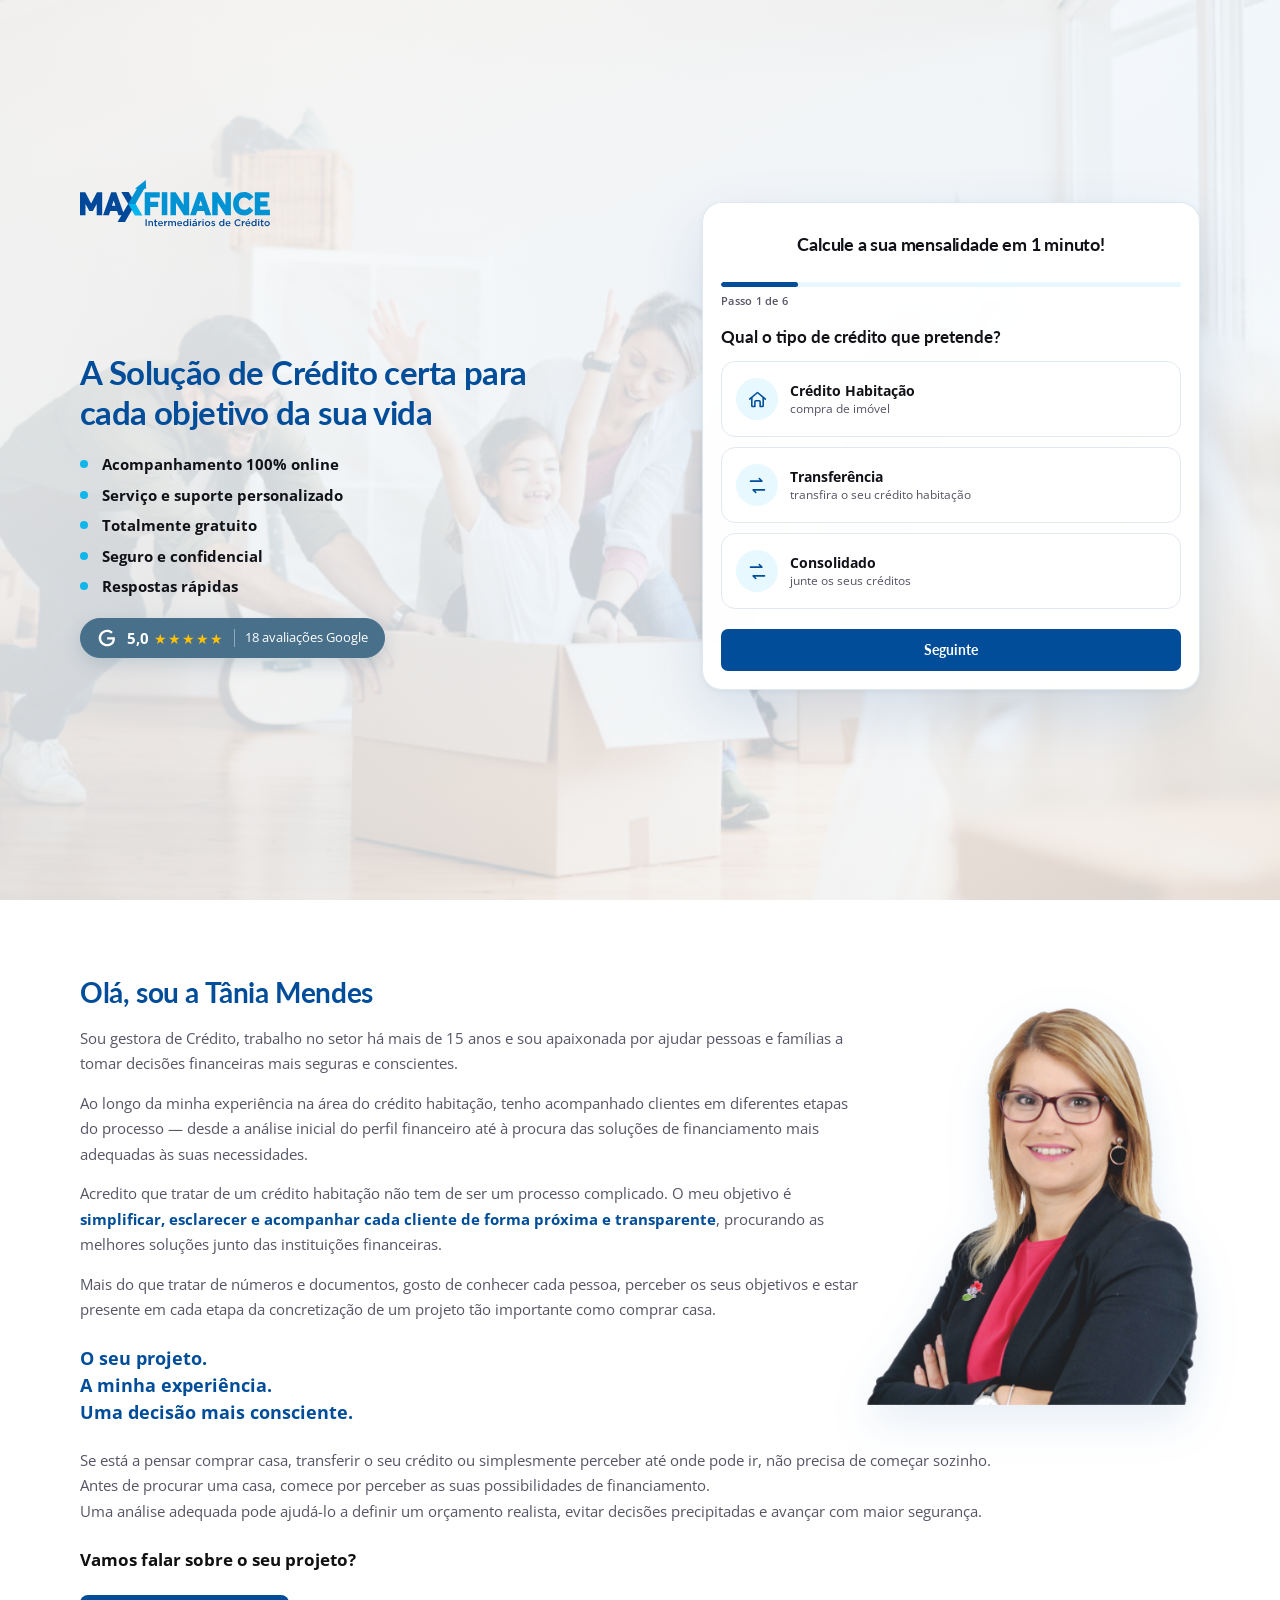
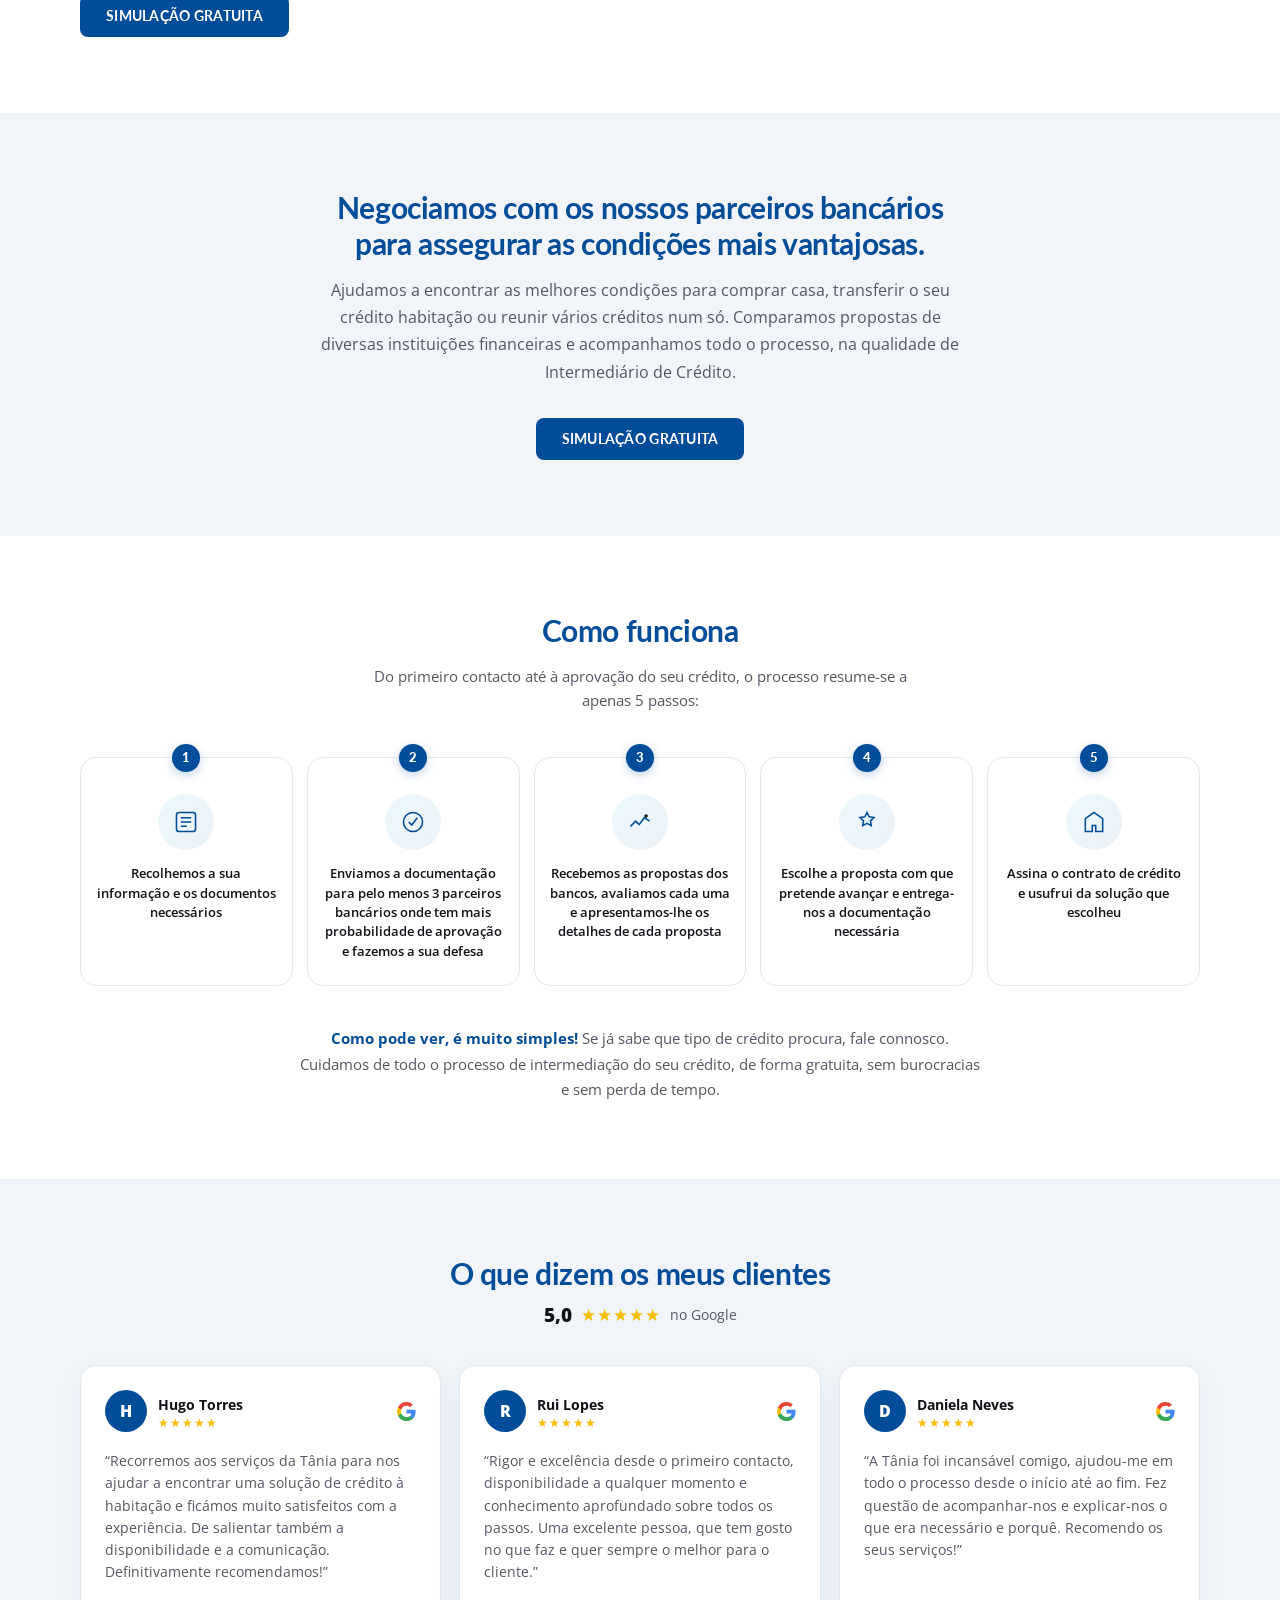
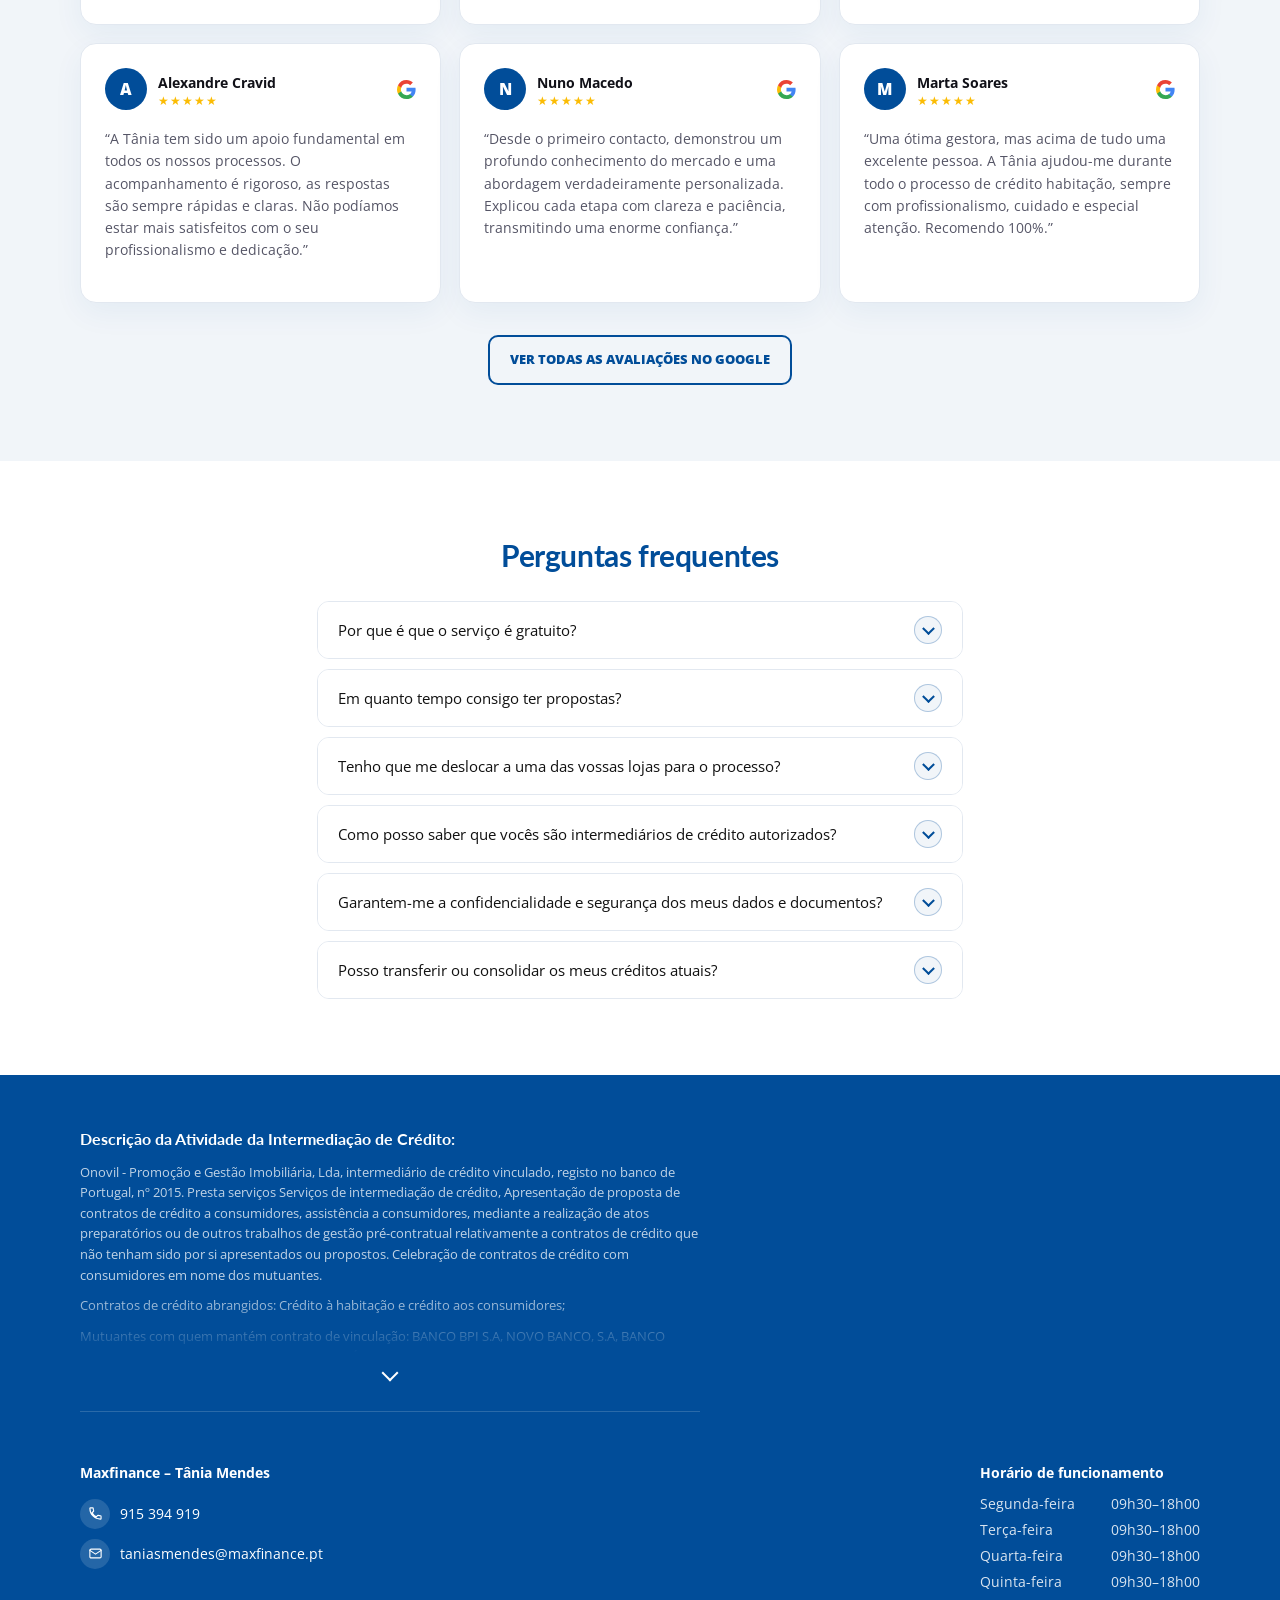
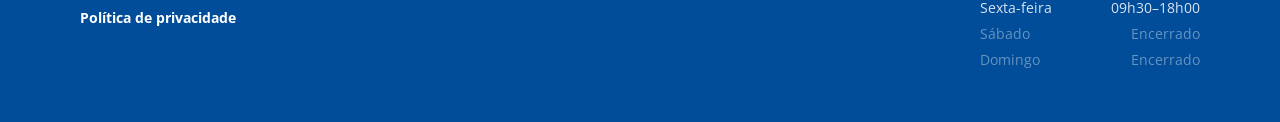
==== commit 65254ccd: "Update lead qualification rule" ====
--- a/credito/index.html
+++ b/credito/index.html
@@ -765,10 +765,9 @@
         var isHabitacao = tipo === 'Habitação';
         var faseWeight = fase ? parseInt(fase.getAttribute('data-weight'), 10) || 0 : 0;
         var timingWeight = timing ? parseInt(timing.getAttribute('data-weight'), 10) || 0 : 0;
-        var naoQualificada = isHabitacao && (
-          (fase && fase.getAttribute('data-weight') === '0') ||
-          (timing && timing.getAttribute('data-weight') === '0')
-        );
+        var naoQualificada = isHabitacao &&
+          fase && fase.getAttribute('data-weight') === '0' &&
+          timing && timing.getAttribute('data-weight') === '0';
         var score = faseWeight + timingWeight;
         var formName = 'maxfinancetaniacredito';
         var qualificacao = '';
@@ -1105,6 +1104,11 @@
           return;
         }
         updateLeadDestination();
+        // Envia para o Brevo apenas as leads que seguem para a página de sucesso (send.html).
+        var leadAction = form.getAttribute('action') || '';
+        if (leadAction.indexOf('/send.html') !== -1 && window.sendLeadToBrevo) {
+          window.sendLeadToBrevo(form);
+        }
         if (submitBtn) {
           submitBtn.disabled = true;
           submitBtn.textContent = 'A enviar...';
--- a/credito/style.css
+++ b/credito/style.css
@@ -732,7 +732,7 @@
 .network-media {
   float: right;
   width: min(32%, 340px);
-  margin: 0 0 24px 56px;
+  margin: 0 0 24px 0;
   aspect-ratio: auto;
   border-radius: 0;
   box-shadow: none;
@@ -949,6 +949,7 @@
 @media (max-width: 720px) {
   /* ── Layout base ── */
   .container { width: min(100% - 24px, 1120px) }
+  .network-media { width: min(100%, 220px) }
 
   /* ── Hero ── */
   .hero { padding: 22px 0 36px; min-height: auto }
